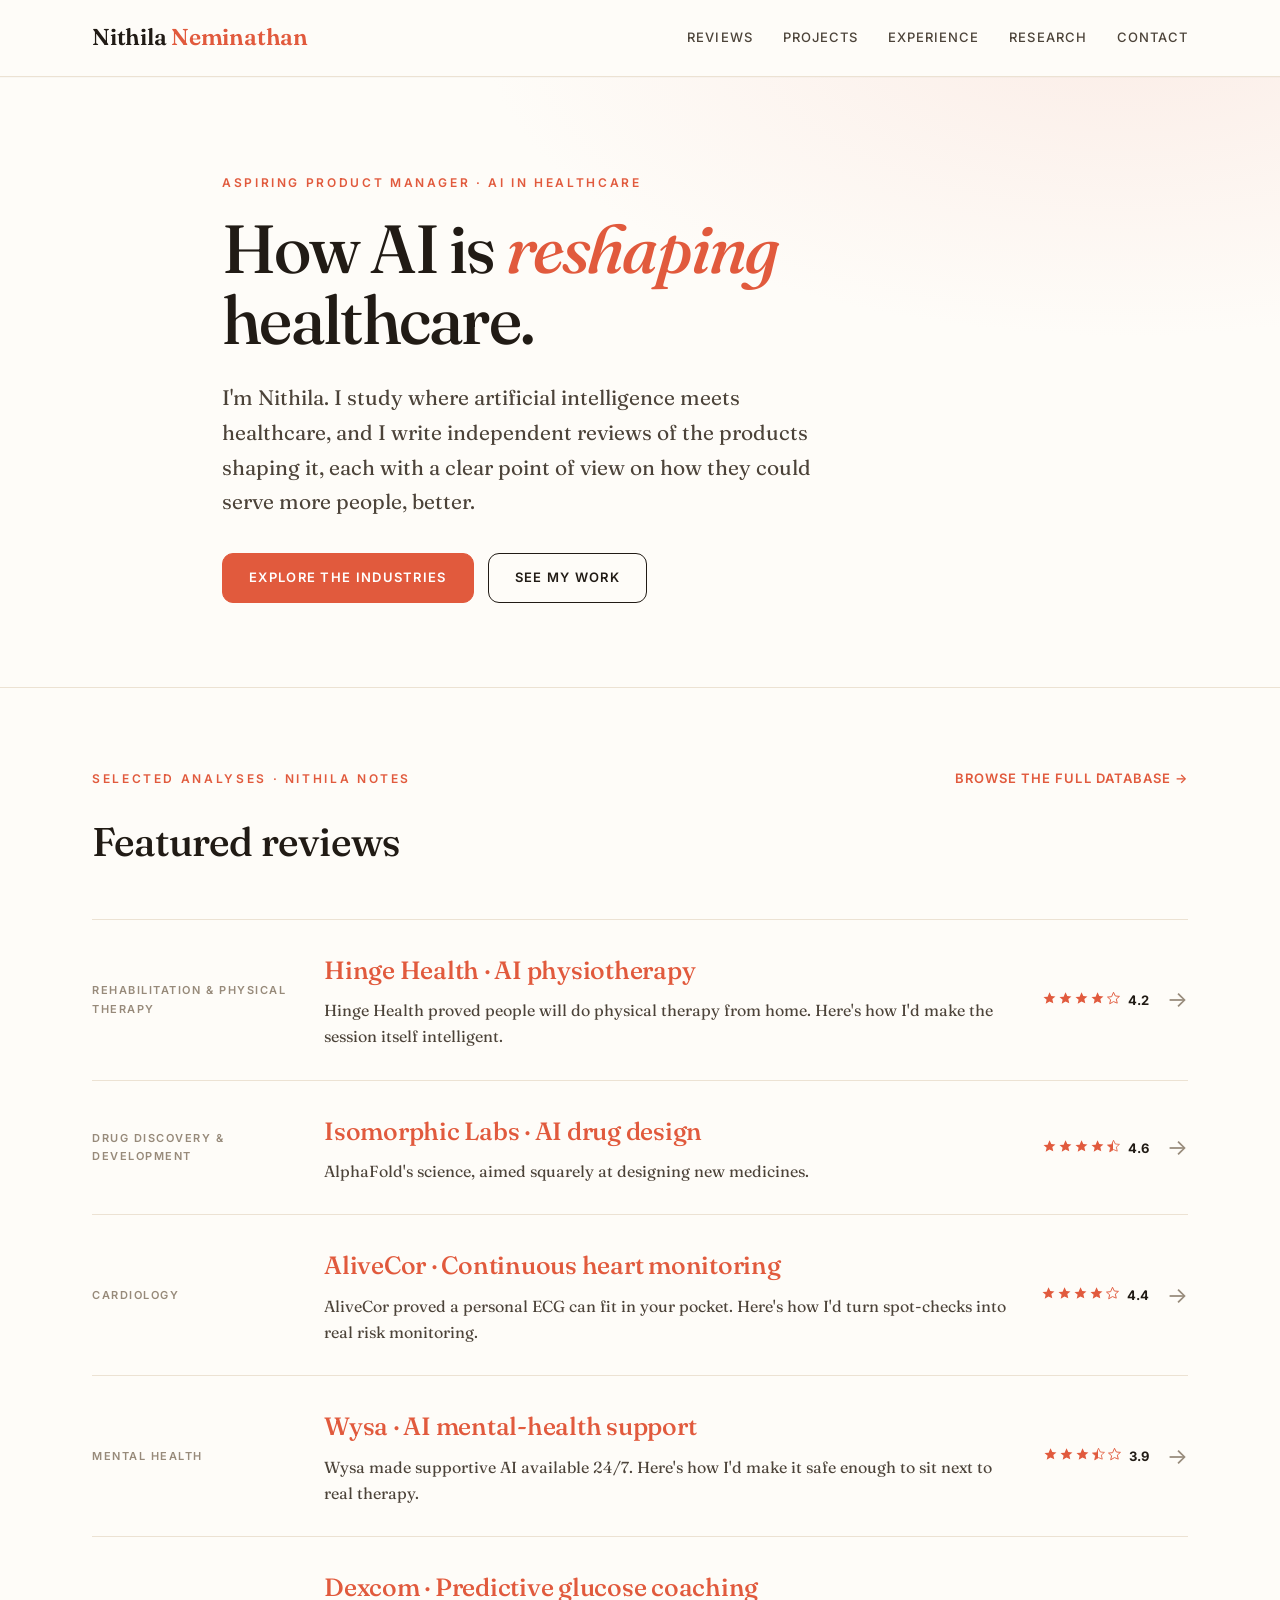
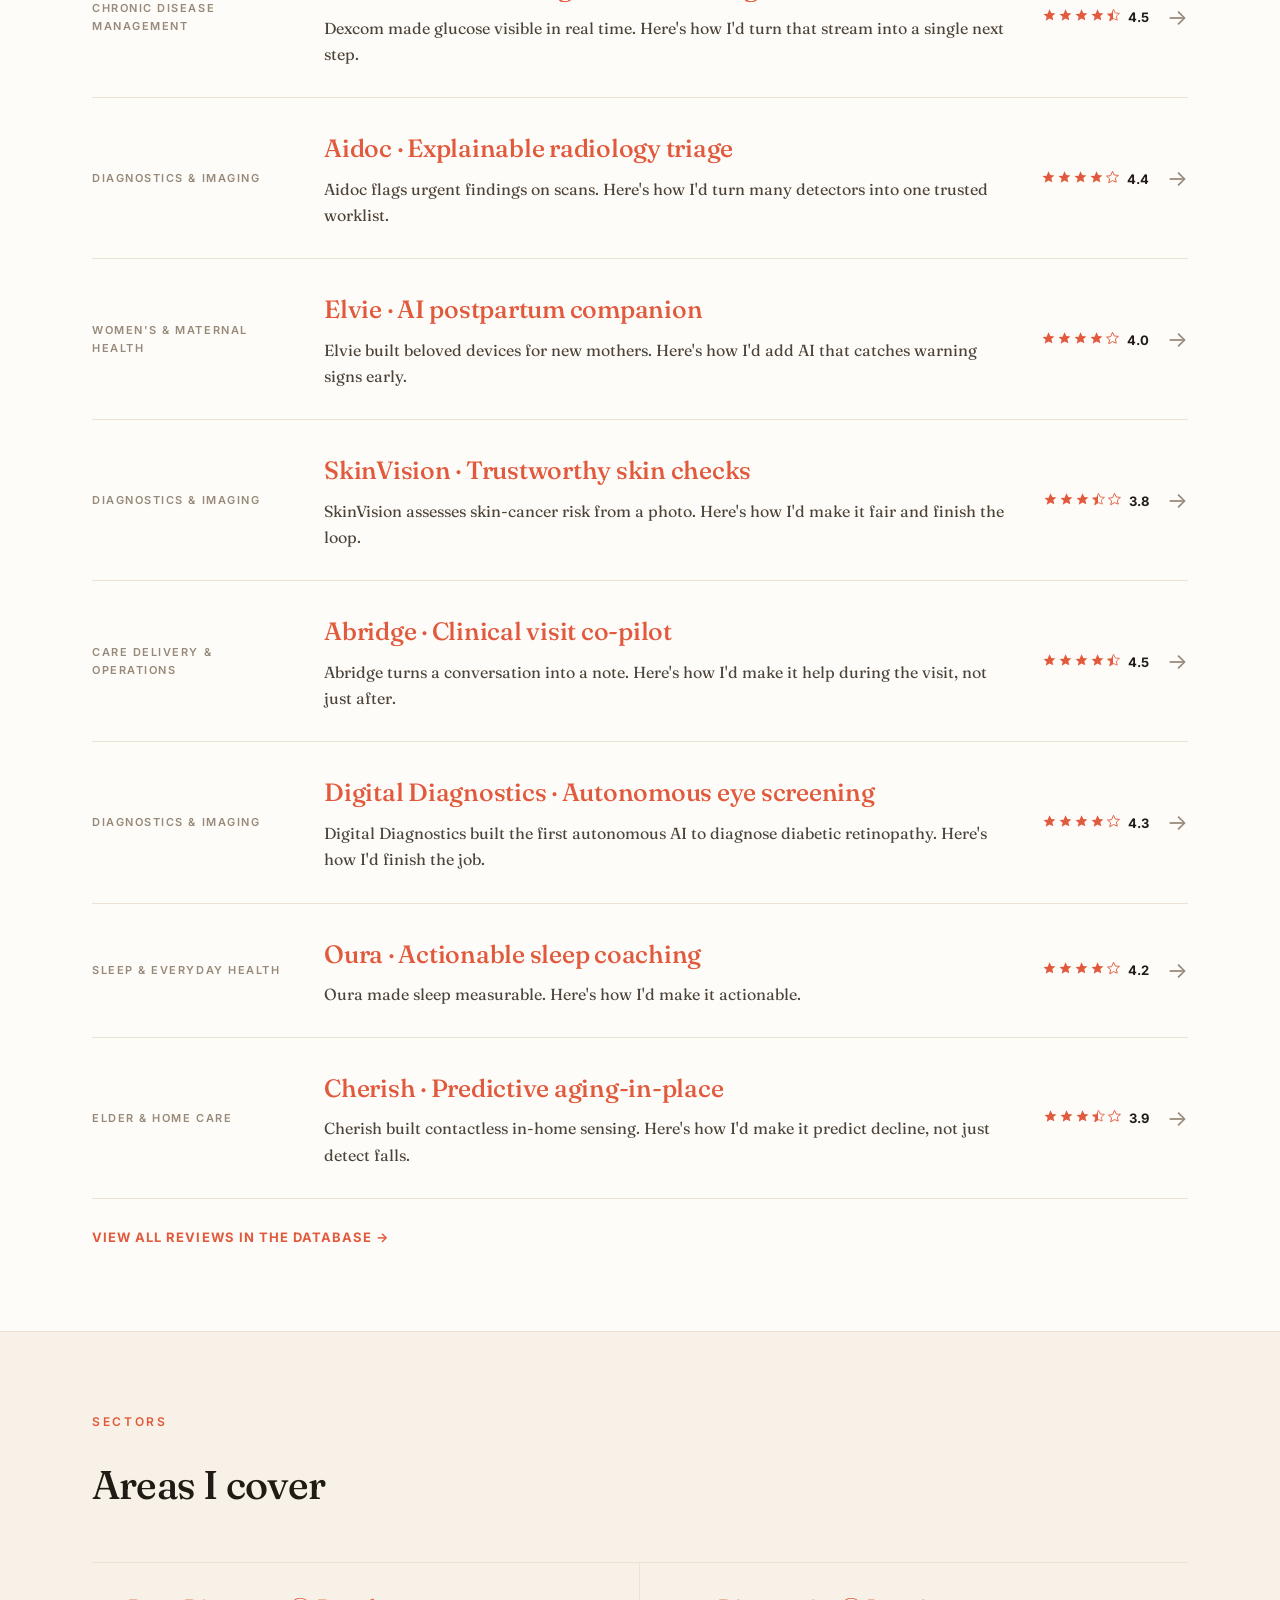
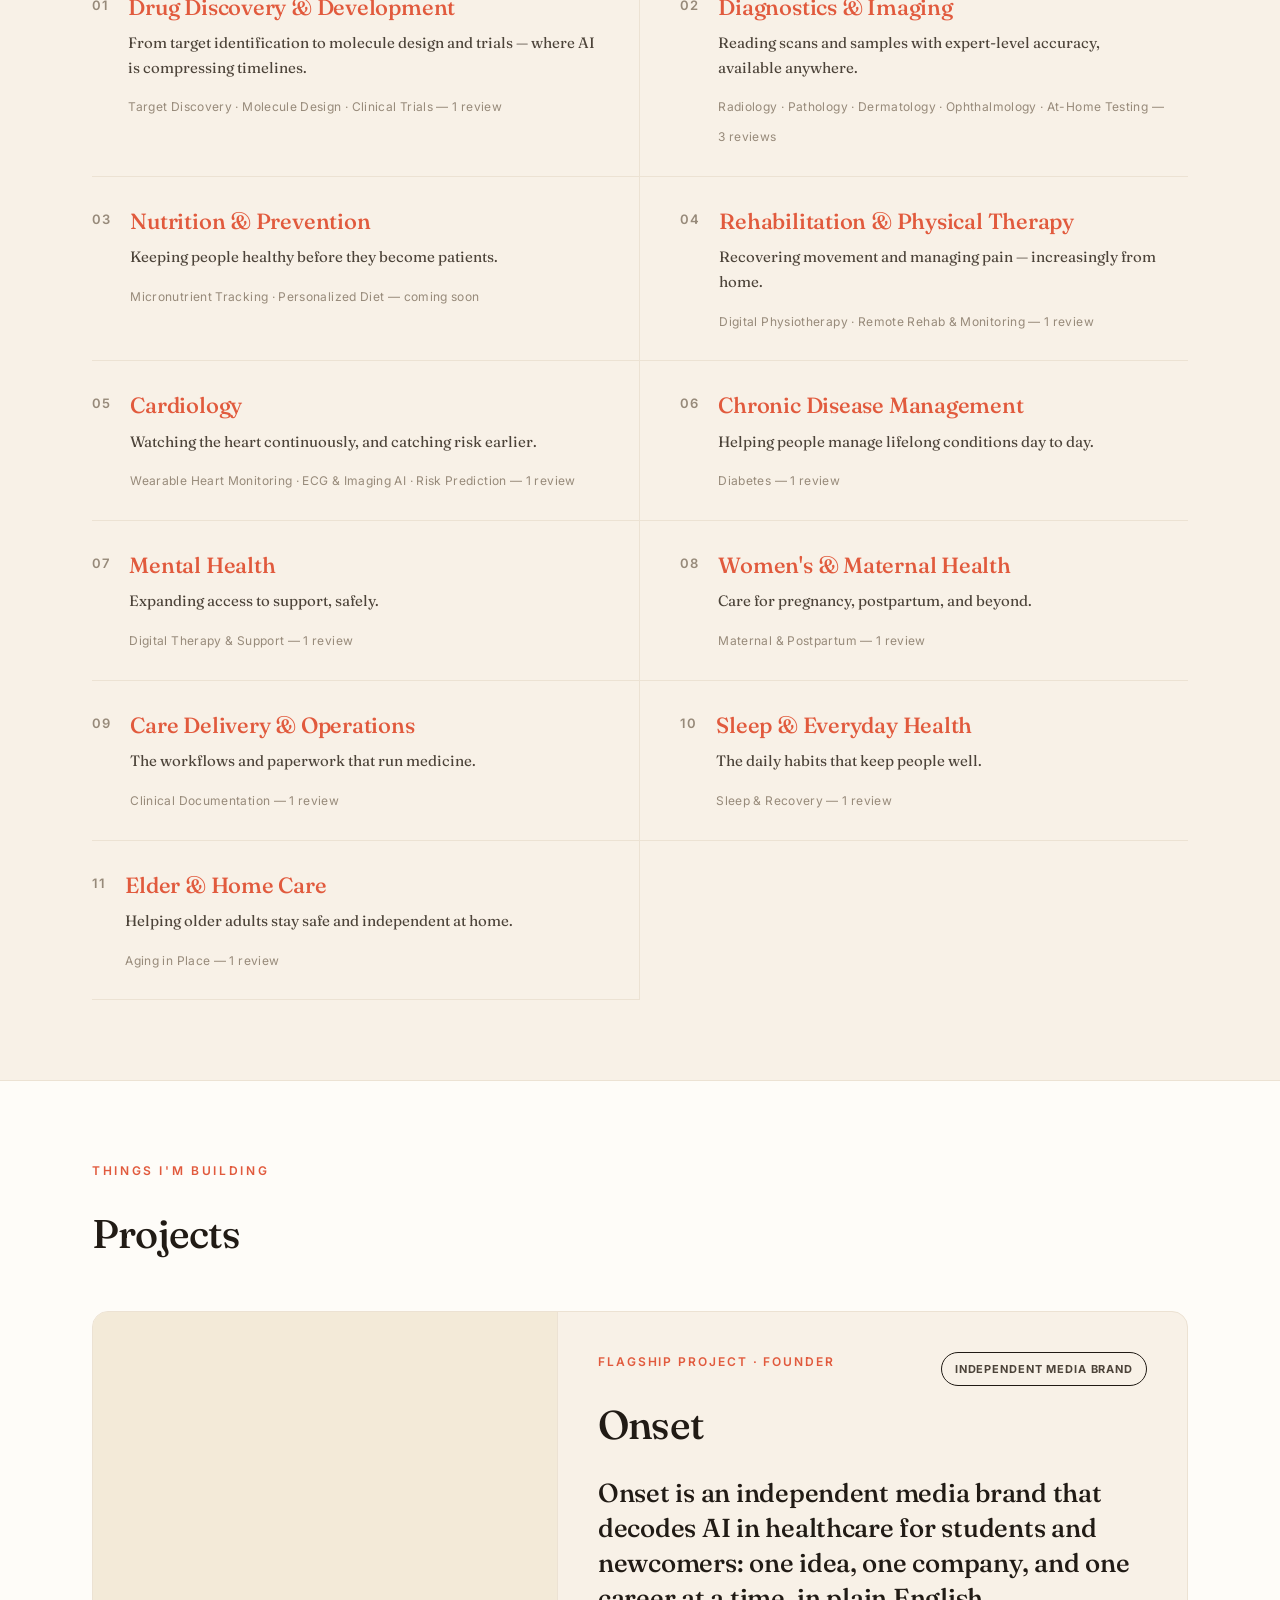
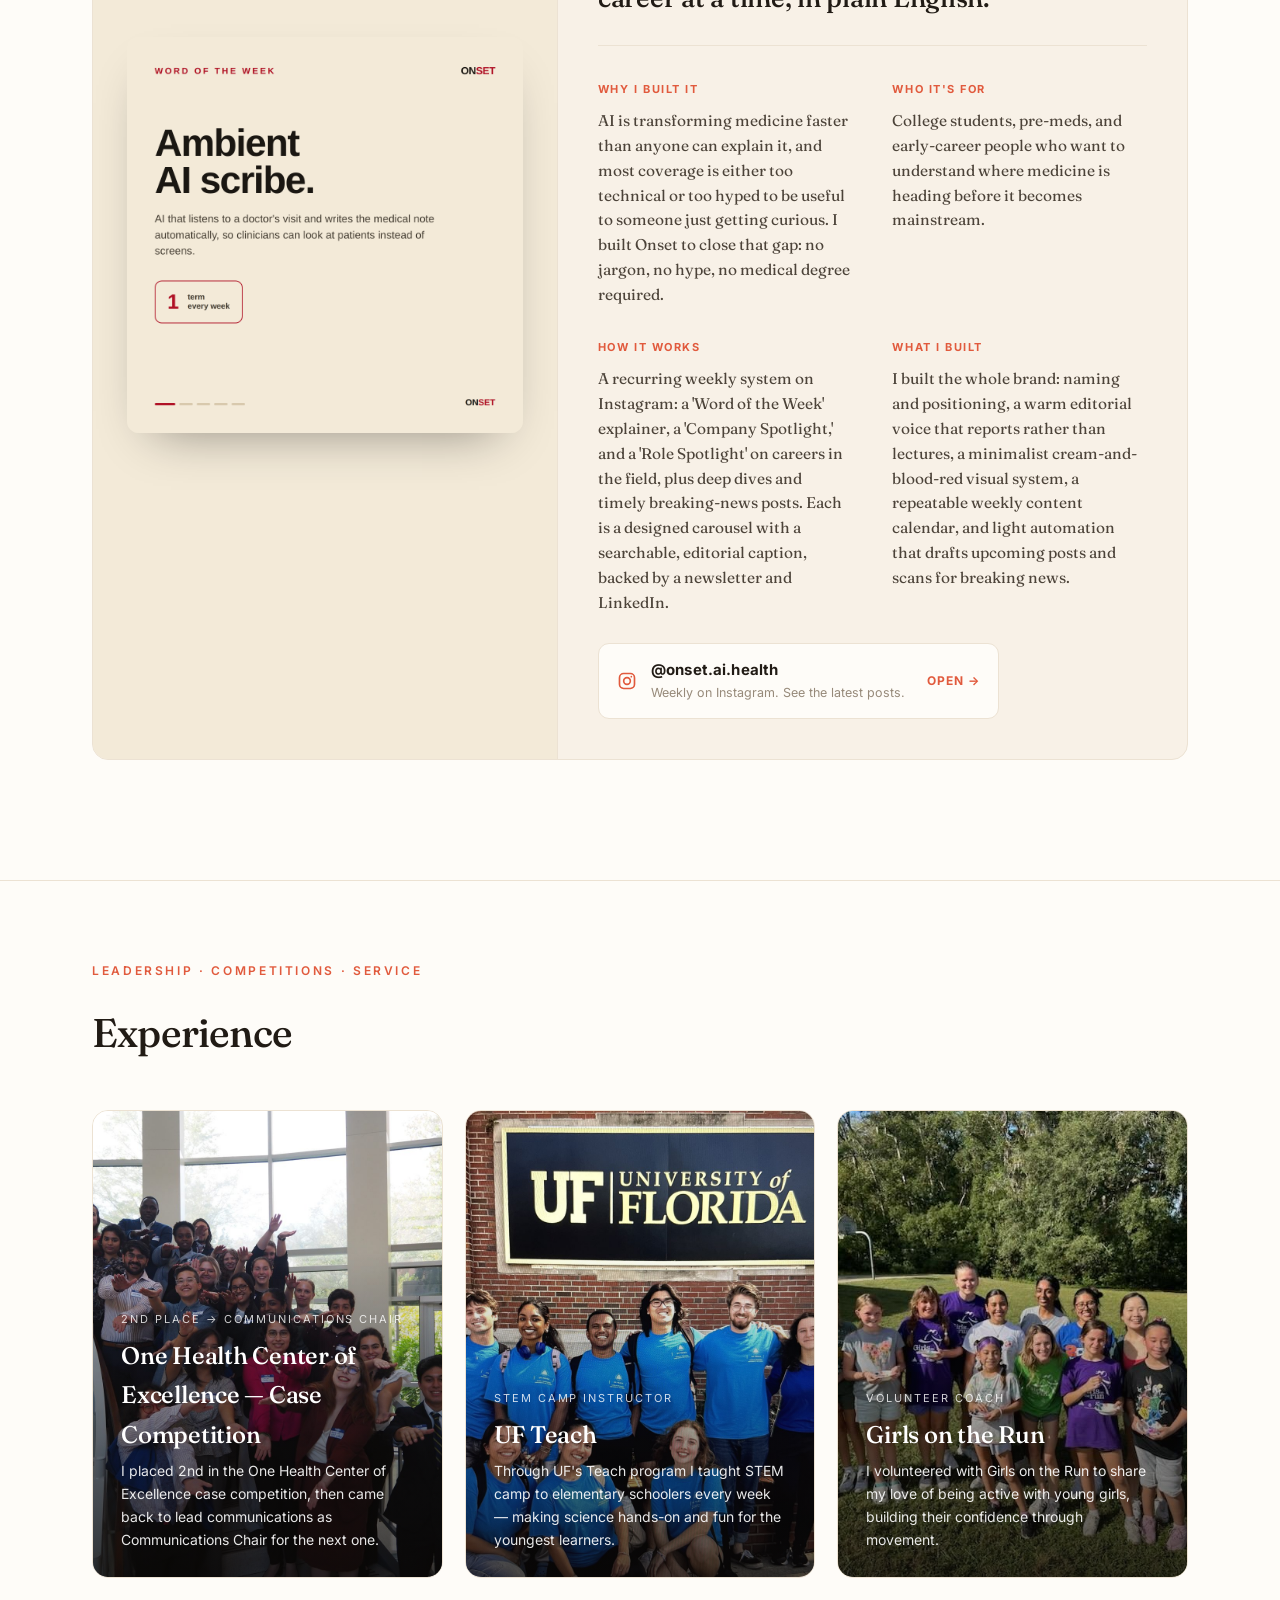
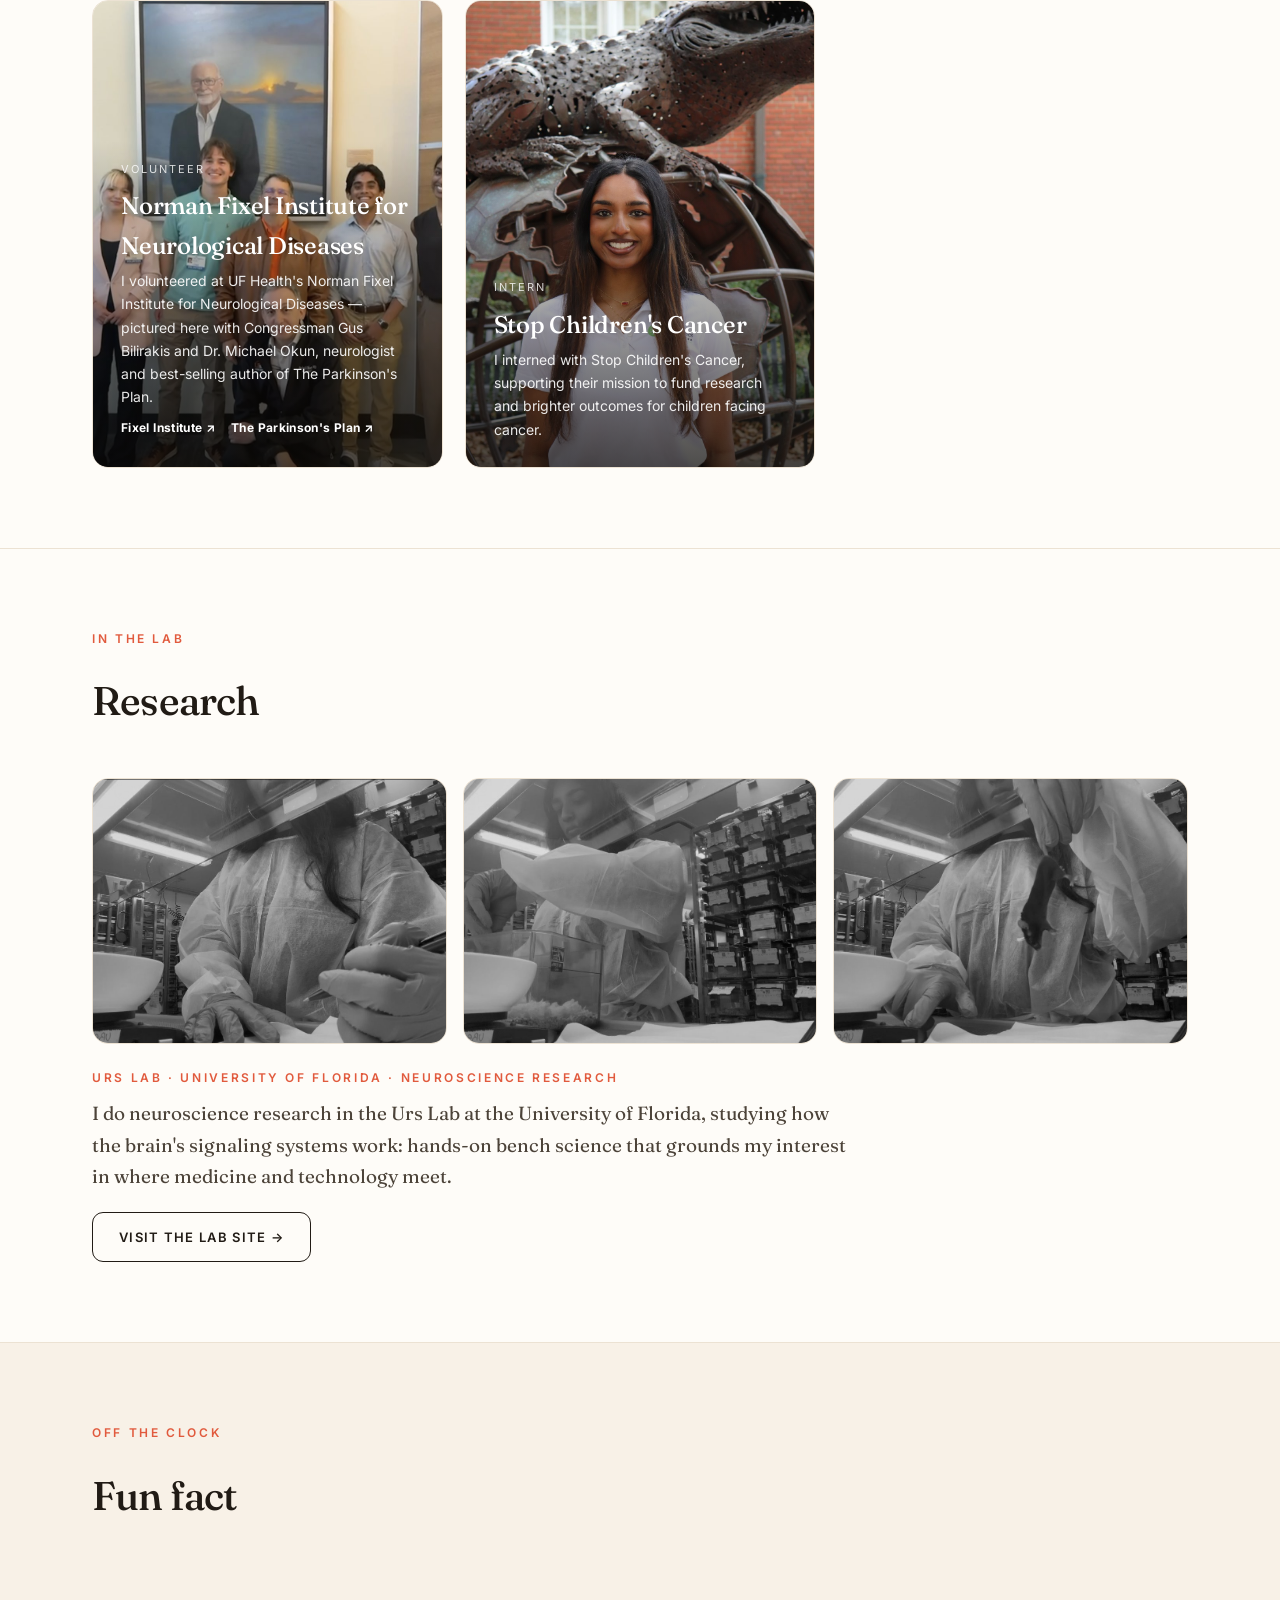
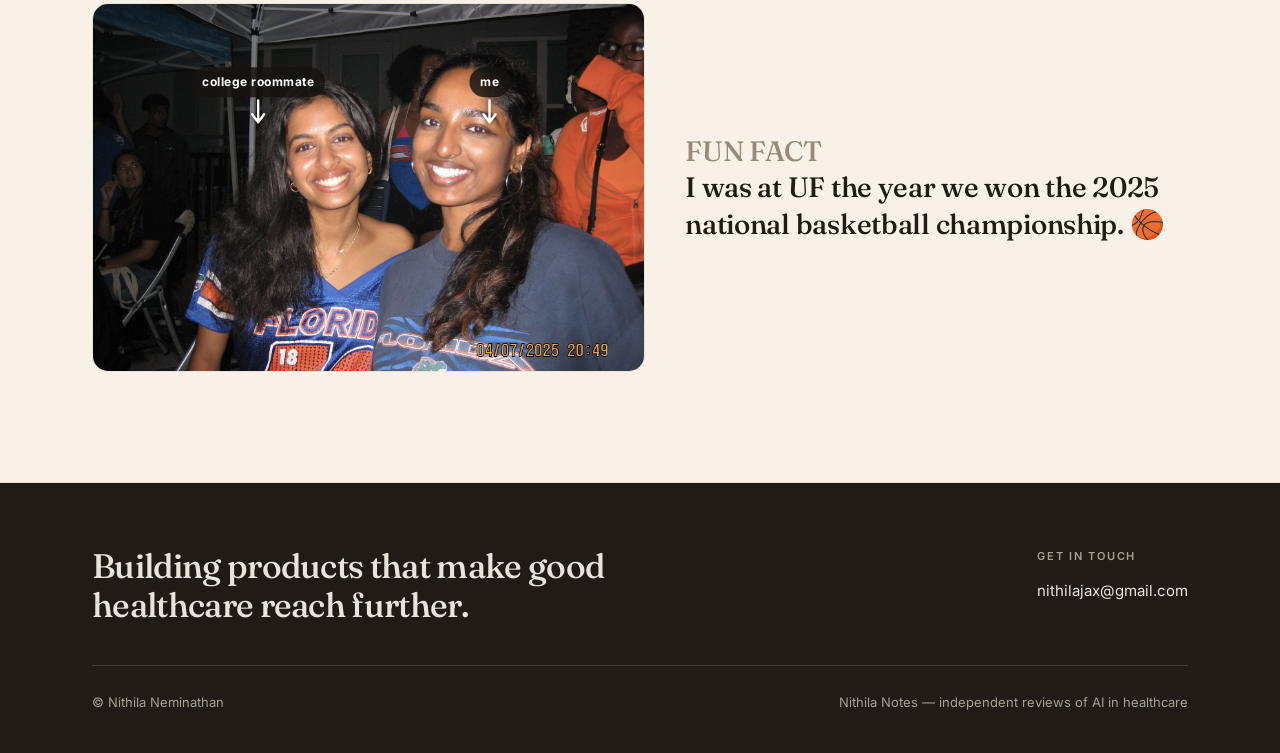
==== index.html @ 8e4f45db "De-personalize: keep ONSET/Experience/Research/UF fun fact, remove the rest - Remove hero headshot (" ====
<!DOCTYPE html>
<html lang="en">
<head>
  <meta charset="UTF-8" />
  <meta name="viewport" content="width=device-width, initial-scale=1" />
  <title>Nithila Neminathan — Product thinking for AI in healthcare</title>
  <meta name="description" content="Nithila Neminathan — aspiring product manager in AI and healthcare. Reviews, ventures, and work." />
  <link rel="preconnect" href="https://fonts.googleapis.com" />
  <link rel="preconnect" href="https://fonts.gstatic.com" crossorigin />
  <link href="https://fonts.googleapis.com/css2?family=Fraunces:ital,opsz,wght@0,9..144,400;0,9..144,500;0,9..144,600;1,9..144,400;1,9..144,500&family=Inter:wght@400;500;600;700&display=swap" rel="stylesheet" />
  <link rel="stylesheet" href="styles.css" />
</head>
<body>
  <div id="header-slot"></div>

  <!-- Portfolio hero -->
  <section class="p-hero">
    <div class="wrap">
      <div>
        <p class="eyebrow" id="hero-role"></p>
        <h1 id="hero-title"></h1>
        <p class="intro" id="hero-intro"></p>
        <div class="btns">
          <a class="btn btn-solid" href="reviews.html">Explore the industries</a>
          <a class="btn btn-ghost" href="#projects">See my work</a>
        </div>
      </div>
    </div>
  </section>

  <!-- Selected reviews -->
  <section class="section" id="work">
    <div class="wrap reveal">
      <div class="section-head">
        <div>
          <p class="eyebrow">Selected analyses · Nithila Notes</p>
          <h2>Featured reviews</h2>
        </div>
        <a class="link" href="reviews.html">Browse the full database →</a>
      </div>
      <div class="reviews" id="reviews"></div>
      <a class="db-cta" href="reviews.html">View all reviews in the database →</a>
    </div>
  </section>

  <!-- Areas -->
  <section class="section alt" id="areas">
    <div class="wrap reveal">
      <div class="section-head"><div><p class="eyebrow">Sectors</p><h2>Areas I cover</h2></div></div>
      <div class="areas" id="areas-grid"></div>
    </div>
  </section>

  <!-- Projects (ONSET featured here) -->
  <section class="section" id="projects">
    <div class="wrap reveal">
      <div class="section-head"><div><p class="eyebrow">Things I'm building</p><h2>Projects</h2></div></div>
      <div id="onset-feature"></div>
      <div id="projects-slot"></div>
    </div>
  </section>

  <!-- Involvement / experience -->
  <section class="section" id="involvement">
    <div class="wrap reveal">
      <div class="section-head"><div><p class="eyebrow">Leadership · competitions · service</p><h2>Experience</h2></div></div>
      <div class="inv-grid" id="involvement-slot"></div>
    </div>
  </section>

  <!-- Research -->
  <section class="section" id="research">
    <div class="wrap reveal">
      <div class="section-head"><div><p class="eyebrow">In the lab</p><h2>Research</h2></div></div>
      <div id="research-slot"></div>
    </div>
  </section>

  <!-- Fun fact -->
  <section class="section alt" id="funfacts">
    <div class="wrap reveal">
      <div class="section-head"><div><p class="eyebrow">Off the clock</p><h2>Fun fact</h2></div></div>
      <div id="funfacts-slot"></div>
    </div>
  </section>

  <div id="footer-slot"></div>

  <script src="icons.js"></script>
  <script src="data.js"></script>
  <script src="partials.js"></script>
  <script src="ui.js"></script>
  <script src="app.js"></script>
</body>
</html>
---- styles.css ----
/* ==========================================================================
   Nithila Notes — elegant black-and-white editorial theme.
   Monochrome, serif display, generous whitespace. Plain CSS, no build step.
   ========================================================================== */

:root {
  --paper:    #FEFCF8;   /* warm ivory base */
  --paper-2:  #F8F1E7;   /* deeper ivory for alternating sections */
  --ink:      #211B15;   /* warm near-black */
  --ink-2:    #4C4339;   /* secondary text */
  --muted:    #978A7A;   /* meta / labels */
  --line:     #ECE2D3;   /* hairlines */
  --line-2:   #211B15;   /* strong rule */

  --accent:     #E15A3D;   /* coral / clay */
  --accent-ink: #C4472C;   /* darker coral for hover */
  --accent-soft:#FBEDE7;   /* tinted coral wash */

  --display: "Fraunces", Georgia, "Times New Roman", serif;
  --sans:    "Inter", system-ui, -apple-system, "Segoe UI", sans-serif;

  --radius:    16px;
  --radius-sm: 11px;
  --wide: 1160px;
}

* { box-sizing: border-box; }
html { scroll-behavior: smooth; }
body {
  margin: 0; background: var(--paper); color: var(--ink);
  font-family: var(--display); font-size: 18px; line-height: 1.65;
  -webkit-font-smoothing: antialiased;
  font-optical-sizing: auto;
}
a { color: var(--ink); text-decoration: none; }
a:hover { text-decoration: underline; text-underline-offset: 3px; }
img { max-width: 100%; display: block; }
.wrap { max-width: var(--wide); margin: 0 auto; padding: 0 32px; }

/* labels / eyebrows use the sans, spaced + uppercase */
.eyebrow, .nav a, .meta, .chip, .kicker, .tag, .btn, .stat .label,
.section-label, .card .cat, .glance .k, .vcard h4, .attrib, .crumb, .footcol h4 {
  font-family: var(--sans);
}
.eyebrow {
  text-transform: uppercase; letter-spacing: 0.22em; font-size: 12px;
  font-weight: 600; color: var(--muted); margin: 0 0 20px;
}

/* ---- Header --------------------------------------------------------------- */
.site-header { border-bottom: 1px solid var(--line); background: var(--paper); position: sticky; top: 0; z-index: 20; }
.site-header .wrap { display: flex; align-items: center; justify-content: space-between; height: 76px; }
.brand { font-family: var(--display); font-weight: 600; font-size: 23px; letter-spacing: -0.01em; color: var(--ink); }
.brand:hover { text-decoration: none; }
.brand em { font-style: italic; }
.nav { display: flex; gap: 30px; }
.nav a { font-size: 13px; letter-spacing: 0.08em; text-transform: uppercase; font-weight: 500; color: var(--ink-2); }
.nav a:hover { color: var(--ink); text-decoration: none; }

/* ---- Buttons -------------------------------------------------------------- */
.btns { display: flex; gap: 14px; flex-wrap: wrap; }
.btn {
  display: inline-flex; align-items: center; gap: 9px; height: 50px; padding: 0 26px;
  font-size: 13px; letter-spacing: 0.1em; text-transform: uppercase; font-weight: 600; cursor: pointer;
  border: 1px solid var(--line-2); border-radius: 0;
}
.btn:hover { text-decoration: none; }
.btn-solid { background: var(--ink); color: var(--paper); }
.btn-solid:hover { background: #000; }
.btn-ghost { background: transparent; color: var(--ink); }
.btn-ghost:hover { background: var(--ink); color: var(--paper); }

/* ---- Portfolio hero ------------------------------------------------------- */
.p-hero { border-bottom: 1px solid var(--line); }
.p-hero .wrap { display: grid; grid-template-columns: 1.15fr 0.85fr; gap: 48px; align-items: center; padding: 84px 32px 88px; }
.p-hero h1 { font-family: var(--display); font-weight: 500; font-size: clamp(40px, 6vw, 68px); line-height: 1.04; letter-spacing: -0.025em; margin: 0 0 26px; }
.p-hero h1 em { font-style: italic; }
.p-hero .intro { font-size: 20px; color: var(--ink-2); max-width: 540px; margin: 0 0 34px; }
.p-hero .art { display: flex; justify-content: center; }
.p-hero .art svg { width: 100%; max-width: 420px; height: auto; }

/* ---- Generic section ------------------------------------------------------ */
.section { padding: 80px 0; border-bottom: 1px solid var(--line); }
.section.alt { background: var(--paper-2); }
.section-head { display: flex; align-items: baseline; justify-content: space-between; gap: 24px; margin-bottom: 44px; }
.section-head h2 { font-family: var(--display); font-weight: 500; font-size: clamp(28px, 4vw, 40px); letter-spacing: -0.02em; margin: 6px 0 0; }
.section-head .link { font-family: var(--sans); font-size: 13px; letter-spacing: 0.08em; text-transform: uppercase; font-weight: 600; white-space: nowrap; }

/* ---- Featured reviews (portfolio work) ------------------------------------ */
.reviews { display: grid; gap: 0; }
.review-row {
  display: grid; grid-template-columns: 200px 1fr auto; gap: 32px; align-items: center;
  padding: 30px 0; border-top: 1px solid var(--line); transition: padding-left .2s ease;
}
.review-row:last-child { border-bottom: 1px solid var(--line); }
.review-row:hover { padding-left: 10px; text-decoration: none; }
.review-row .cat { font-family: var(--sans); font-size: 11px; letter-spacing: 0.14em; text-transform: uppercase; color: var(--muted); font-weight: 600; }
.review-row h3 { font-family: var(--display); font-weight: 500; font-size: 25px; letter-spacing: -0.01em; margin: 0 0 6px; }
.review-row p { color: var(--ink-2); font-size: 16px; margin: 0; }
.review-row .arrow { font-family: var(--sans); font-size: 22px; color: var(--muted); }
.review-row:hover .arrow { color: var(--ink); }

/* card variant (used on industry/product listings) */
.grid-cards { display: grid; grid-template-columns: repeat(3, 1fr); gap: 0; border-top: 1px solid var(--line); }
.card {
  display: flex; flex-direction: column; padding: 30px; border-right: 1px solid var(--line); border-bottom: 1px solid var(--line);
}
.card:nth-child(3n) { border-right: none; }
.card:hover { background: var(--paper-2); text-decoration: none; }
.card .cat { font-family: var(--sans); font-size: 11px; letter-spacing: 0.14em; text-transform: uppercase; color: var(--muted); font-weight: 600; margin-bottom: 14px; }
.card h3 { font-family: var(--display); font-weight: 500; font-size: 22px; letter-spacing: -0.01em; margin: 0 0 10px; }
.card p { color: var(--ink-2); font-size: 15px; margin: 0 0 18px; }
.card .go { margin-top: auto; font-family: var(--sans); font-size: 12px; letter-spacing: 0.1em; text-transform: uppercase; font-weight: 600; }

/* ---- Areas I cover -------------------------------------------------------- */
.areas { display: grid; grid-template-columns: repeat(2, 1fr); gap: 0; border-top: 1px solid var(--line); }
.area {
  display: flex; gap: 20px; align-items: flex-start; padding: 26px 24px 26px 0;
  border-bottom: 1px solid var(--line);
}
.area:nth-child(odd) { padding-right: 40px; border-right: 1px solid var(--line); padding-left: 0; }
.area:nth-child(even) { padding-left: 40px; }
.area .no { font-family: var(--sans); font-size: 13px; font-weight: 600; color: var(--muted); padding-top: 6px; letter-spacing: 0.05em; }
.area .body h3 { font-family: var(--display); font-weight: 500; font-size: 22px; margin: 0 0 6px; letter-spacing: -0.01em; }
.area .body p { color: var(--ink-2); font-size: 15px; margin: 0 0 10px; }
.area .subs { font-family: var(--sans); font-size: 12px; color: var(--muted); letter-spacing: 0.03em; }

/* ---- About ---------------------------------------------------------------- */
.about-grid { display: grid; grid-template-columns: 300px 1fr; gap: 48px; align-items: start; }
.portrait { aspect-ratio: 3/4; background: var(--paper-2); border: 1px solid var(--line); display: grid; place-items: center; }
.portrait svg { width: 60%; opacity: 0.5; }
.about-body p { font-size: 19px; color: var(--ink-2); margin: 0 0 18px; }
.about-body p.lead { font-size: 22px; color: var(--ink); }
.skills { display: flex; flex-wrap: wrap; gap: 10px; margin-top: 26px; }
.skills span { font-family: var(--sans); font-size: 12px; letter-spacing: 0.06em; text-transform: uppercase; color: var(--ink-2); border: 1px solid var(--line-2); padding: 8px 14px; }

/* ---- Contact / footer ----------------------------------------------------- */
.site-footer { background: var(--ink); color: #E9E4DA; padding: 64px 0 40px; }
.site-footer a { color: #fff; }
.foot-top { display: flex; justify-content: space-between; flex-wrap: wrap; gap: 32px; padding-bottom: 40px; border-bottom: 1px solid rgba(255,255,255,0.14); }
.foot-lead { font-family: var(--display); font-weight: 500; font-size: clamp(24px,3vw,34px); letter-spacing: -0.02em; max-width: 520px; line-height: 1.15; }
.footcol h4 { font-size: 11px; letter-spacing: 0.16em; text-transform: uppercase; color: #A79F92; margin: 0 0 14px; font-weight: 600; }
.footcol a { display: block; font-family: var(--sans); font-size: 15px; margin-bottom: 8px; color: #E9E4DA; }
.footcol a:hover { color: #fff; }
.foot-bottom { padding-top: 26px; font-family: var(--sans); font-size: 13px; color: #A79F92; display: flex; justify-content: space-between; flex-wrap: wrap; gap: 10px; }

/* ---- Article / product page ---------------------------------------------- */
.crumb { font-size: 12px; letter-spacing: 0.08em; text-transform: uppercase; color: var(--muted); margin-bottom: 24px; }
.crumb a { color: var(--muted); } .crumb a:hover { color: var(--ink); }
.article { padding: 56px 0 100px; }
.article .measure { max-width: 760px; }
.article .kicker { font-family: var(--sans); font-size: 12px; letter-spacing: 0.16em; text-transform: uppercase; color: var(--muted); margin: 0 0 18px; }
.article h1 { font-family: var(--display); font-weight: 500; font-size: clamp(34px, 5vw, 52px); line-height: 1.08; letter-spacing: -0.025em; margin: 0 0 20px; }
.article .tagline { font-size: 22px; color: var(--ink-2); margin: 0 0 36px; }
.disclaimer-bar { font-family: var(--sans); font-size: 13px; color: var(--muted); border: 1px solid var(--line); padding: 12px 16px; margin-bottom: 40px; }

.hero-shot { margin: 0 0 48px; }
.hero-shot .frame { border: 1px solid var(--line); overflow: hidden; }
.hero-shot img { width: 100%; display: block; }
.hero-shot figcaption { font-family: var(--sans); font-size: 13px; color: var(--muted); margin-top: 12px; text-align: center; }

.article-prose h2 { font-family: var(--display); font-weight: 500; font-size: 28px; letter-spacing: -0.015em; margin: 42px 0 14px; }
.article-prose p { font-size: 19px; line-height: 1.75; color: var(--ink-2); margin: 0 0 18px; }
.article-prose p.lead { font-size: 23px; color: var(--ink); line-height: 1.55; }
.article-prose figure { margin: 30px 0; }
.article-prose figure img { width: 100%; border: 1px solid var(--line); }
.article-prose figcaption { font-family: var(--sans); font-size: 13px; color: var(--muted); margin-top: 10px; text-align: center; }

.product-layout { display: grid; grid-template-columns: 1fr 320px; gap: 56px; align-items: start; }
@media (max-width: 900px){ .product-layout { grid-template-columns: 1fr; } }

.block-label { font-family: var(--sans); font-size: 12px; letter-spacing: 0.16em; text-transform: uppercase; color: var(--muted); margin: 0 0 20px; padding-bottom: 12px; border-bottom: 1px solid var(--line-2); }
.cap-grid { display: grid; grid-template-columns: 1fr 1fr; gap: 0; margin-bottom: 48px; border-left: 1px solid var(--line); border-top: 1px solid var(--line); }
@media (max-width: 620px){ .cap-grid { grid-template-columns: 1fr; } }
.cap { display: flex; gap: 12px; align-items: flex-start; padding: 18px 20px; border-right: 1px solid var(--line); border-bottom: 1px solid var(--line); font-size: 16px; }
.cap svg { flex: none; width: 20px; height: 20px; color: var(--ink); margin-top: 3px; }

.verdict-grid { display: grid; grid-template-columns: 1fr 1fr; gap: 0; margin-bottom: 40px; border: 1px solid var(--line); }
@media (max-width: 620px){ .verdict-grid { grid-template-columns: 1fr; } }
.vcard { padding: 26px; }
.vcard.strengths { border-right: 1px solid var(--line); }
.vcard h4 { text-transform: uppercase; letter-spacing: 0.14em; font-size: 12px; font-weight: 700; margin: 0 0 18px; color: var(--ink); }
.vlist { list-style: none; margin: 0; padding: 0; display: flex; flex-direction: column; gap: 15px; }
.vlist li { display: flex; gap: 12px; align-items: flex-start; font-size: 16px; color: var(--ink-2); }
.vlist svg { flex: none; width: 19px; height: 19px; margin-top: 3px; color: var(--ink); }

.quote { border-top: 1px solid var(--line-2); border-bottom: 1px solid var(--line-2); padding: 34px 0; margin: 8px 0; }
.quote p { font-family: var(--display); font-style: italic; font-weight: 500; font-size: 26px; line-height: 1.45; margin: 0 0 16px; }
.quote .attrib { font-size: 12px; letter-spacing: 0.14em; text-transform: uppercase; color: var(--muted); font-weight: 600; }

.glance { border: 1px solid var(--line); padding: 26px; position: sticky; top: 100px; }
.glance h3 { font-family: var(--display); font-weight: 500; font-size: 20px; margin: 0 0 6px; }
.glance .row { display: flex; gap: 13px; padding: 15px 0; border-bottom: 1px solid var(--line); }
.glance .row:last-of-type { border-bottom: none; }
.glance .row svg { flex: none; width: 18px; height: 18px; color: var(--muted); margin-top: 2px; }
.glance .k { font-family: var(--sans); text-transform: uppercase; letter-spacing: 0.1em; font-size: 10.5px; font-weight: 700; color: var(--muted); }
.glance .v { font-size: 15px; color: var(--ink); margin-top: 3px; }
.glance .visit { display: inline-flex; align-items: center; gap: 6px; font-family: var(--sans); font-size: 12px; letter-spacing: 0.1em; text-transform: uppercase; font-weight: 700; margin-top: 18px; }
.glance .note { font-family: var(--sans); font-size: 12px; color: var(--muted); line-height: 1.5; margin-top: 20px; }

/* ==========================================================================
   MOTION — scroll reveal + hero line draw
   ========================================================================== */
.reveal { opacity: 0; transform: translateY(22px); transition: opacity .7s ease, transform .7s cubic-bezier(.2,.7,.2,1); }
.reveal.in { opacity: 1; transform: none; }
@media (prefers-reduced-motion: reduce) { .reveal { opacity: 1; transform: none; transition: none; } }

.p-hero .art svg .draw {
  stroke-dasharray: 1400; stroke-dashoffset: 1400;
  animation: draw 2.4s ease forwards .3s;
}
@keyframes draw { to { stroke-dashoffset: 0; } }
.p-hero .art svg .fade { opacity: 0; animation: fadein 1s ease forwards 1.8s; }
@keyframes fadein { to { opacity: 1; } }

/* ==========================================================================
   PHOTOS — graceful placeholder when a file isn't added yet
   ========================================================================== */
.photo { position: relative; margin: 0; overflow: hidden; background: var(--paper-2); border: 1px solid var(--line); }
.photo img { width: 100%; height: 100%; object-fit: cover; display: block; }
.photo.missing { aspect-ratio: 4 / 3; }
.photo.missing img { display: none; }
.photo.missing::after {
  content: "◇  " attr(data-label);
  position: absolute; inset: 0; display: flex; align-items: center; justify-content: center;
  text-align: center; padding: 20px; font-family: var(--sans); font-size: 13px; letter-spacing: 0.04em;
  color: var(--muted);
  background: repeating-linear-gradient(45deg, transparent, transparent 11px, rgba(22,19,15,0.04) 11px, rgba(22,19,15,0.04) 22px);
}

/* dark cinematic overlay + caption on top of a photo */
.overlay-photo::before {
  content: ""; position: absolute; inset: 0; z-index: 1;
  background: linear-gradient(180deg, rgba(10,8,6,0) 30%, rgba(10,8,6,0.72) 100%);
  pointer-events: none;
}
.overlay-photo.missing::before { display: none; }
.overlay-caption { position: absolute; left: 0; right: 0; bottom: 0; z-index: 2; padding: 26px 28px; color: #fff; }
.overlay-caption .lab { font-family: var(--sans); font-size: 11px; letter-spacing: 0.18em; text-transform: uppercase; color: rgba(255,255,255,0.8); margin: 0 0 8px; }
.overlay-caption h3 { font-family: var(--display); font-weight: 500; font-size: 24px; letter-spacing: -0.01em; margin: 0 0 4px; }
.overlay-caption p { font-family: var(--sans); font-size: 14px; color: rgba(255,255,255,0.9); margin: 0; max-width: 520px; }

/* arrow + label annotations over a photo */
.anno-layer { position: absolute; inset: 0; z-index: 3; }
.anno { position: absolute; transform: translate(-50%, -100%); display: flex; flex-direction: column; align-items: center; gap: 2px; }
.anno-label { font-family: var(--sans); font-size: 12px; font-weight: 700; letter-spacing: 0.04em; color: #fff; background: rgba(22,19,15,0.82); padding: 5px 11px; border-radius: 999px; white-space: nowrap; }
.anno-arrow { width: 20px; height: 30px; filter: drop-shadow(0 1px 2px rgba(0,0,0,.5)); }

/* ==========================================================================
   CAROUSEL
   ========================================================================== */
.carousel { position: relative; border: 1px solid var(--line); background: var(--paper-2); }
.carousel-viewport { overflow: hidden; }
.carousel-track { display: flex; transition: transform .5s cubic-bezier(.4,.0,.2,1); }
.slide { flex: 0 0 100%; }
.slide .photo { border: none; background: var(--paper-2); aspect-ratio: 4 / 5; }
.slide .photo.missing { aspect-ratio: 4 / 5; }
.slide .photo.missing::after { color: var(--muted); }
.c-btn { position: absolute; top: 50%; transform: translateY(-50%); z-index: 4; width: 44px; height: 44px; border: none; border-radius: 50%; background: rgba(255,255,255,0.92); color: var(--ink); font-size: 22px; line-height: 1; cursor: pointer; display: grid; place-items: center; box-shadow: 0 4px 16px rgba(0,0,0,.25); }
.c-btn:hover { background: #fff; }
.c-prev { left: 14px; } .c-next { right: 14px; }
.c-dots { position: absolute; bottom: 14px; left: 0; right: 0; z-index: 4; display: flex; justify-content: center; gap: 7px; }
.c-dot { width: 7px; height: 7px; border-radius: 50%; border: none; padding: 0; background: rgba(255,255,255,0.5); cursor: pointer; }
.c-dot.on { background: #fff; width: 20px; border-radius: 999px; }
.carousel-cap { font-family: var(--sans); font-size: 13px; color: var(--muted); margin-top: 12px; }

/* ==========================================================================
   ONSET — dedicated venture section
   ========================================================================== */
.onset { background: var(--ink); color: #F1ECE3; border: none; }
.onset .eyebrow { color: #B9AE9C; }
.onset h2 { color: #fff; }
.onset .lede { font-family: var(--display); font-weight: 500; font-size: clamp(24px,3.4vw,34px); line-height: 1.25; letter-spacing: -0.02em; max-width: 720px; margin: 0 0 16px; }
.onset-grid { display: grid; grid-template-columns: 1.2fr 1fr; gap: 48px; align-items: start; margin-top: 44px; }
@media (max-width: 900px){ .onset-grid { grid-template-columns: 1fr; } }
.onset-story { display: grid; gap: 26px; }
.onset-block h4 { font-family: var(--sans); font-size: 12px; letter-spacing: 0.16em; text-transform: uppercase; color: #B9AE9C; margin: 0 0 8px; }
.onset-block p { font-size: 17px; line-height: 1.7; color: #D9D1C4; margin: 0; }
.onset .carousel { border-color: rgba(255,255,255,0.14); }
.onset-ig { font-family: var(--sans); font-size: 13px; letter-spacing: 0.06em; color: #fff; margin-top: 14px; display: inline-block; }

/* ==========================================================================
   PROJECTS spotlight
   ========================================================================== */
.spotlight { display: grid; grid-template-columns: 1.1fr 1fr; gap: 40px; align-items: center; border-top: 1px solid var(--line); padding-top: 40px; }
@media (max-width: 820px){ .spotlight { grid-template-columns: 1fr; } }
.spotlight .photo { aspect-ratio: 16 / 10; }
.spotlight h3 { font-family: var(--display); font-weight: 500; font-size: 30px; letter-spacing: -0.02em; margin: 0 0 6px; }
.spotlight .role { font-family: var(--sans); font-size: 12px; letter-spacing: 0.14em; text-transform: uppercase; color: var(--muted); margin: 0 0 16px; }
.spotlight p { font-size: 18px; color: var(--ink-2); margin: 0 0 20px; }

/* ==========================================================================
   MARKETING carousels
   ========================================================================== */
.mkt-grid { display: grid; grid-template-columns: 1fr 1fr; gap: 40px; }
@media (max-width: 820px){ .mkt-grid { grid-template-columns: 1fr; } }
.mkt h3 { font-family: var(--display); font-weight: 500; font-size: 24px; margin: 0 0 2px; }
.mkt .role { font-family: var(--sans); font-size: 12px; letter-spacing: 0.12em; text-transform: uppercase; color: var(--muted); margin: 0 0 16px; }

/* ==========================================================================
   INVOLVEMENT cards (photo + dark overlay)
   ========================================================================== */
.inv-grid { display: grid; grid-template-columns: repeat(3, 1fr); gap: 22px; }
@media (max-width: 820px){ .inv-grid { grid-template-columns: 1fr; } }
.inv .photo { aspect-ratio: 3 / 4; }
.inv .role { font-family: var(--sans); font-size: 11px; letter-spacing: 0.14em; text-transform: uppercase; color: rgba(255,255,255,0.85); }

/* ==========================================================================
   FUN FACTS
   ========================================================================== */
.funfact { display: grid; grid-template-columns: 1.1fr 1fr; gap: 40px; align-items: center; padding: 30px 0; border-top: 1px solid var(--line); }
.funfact:first-of-type { border-top: none; }
.funfact.flip { grid-template-columns: 1fr 1.1fr; }
.funfact.flip .ff-text { order: 2; }
@media (max-width: 820px){ .funfact, .funfact.flip { grid-template-columns: 1fr; } .funfact.flip .ff-text { order: 0; } }
.funfact .lab { font-family: var(--sans); font-size: 12px; letter-spacing: 0.16em; text-transform: uppercase; color: var(--muted); margin: 0 0 10px; }
.funfact .ff-text p { font-family: var(--display); font-weight: 500; font-size: clamp(22px,2.6vw,28px); line-height: 1.3; letter-spacing: -0.01em; margin: 0; }
.funfact .photo { aspect-ratio: 3 / 2; }
.ff-duo { display: grid; grid-template-columns: 1fr 1fr; gap: 14px; }
.ff-duo .photo { aspect-ratio: 3 / 4; }

/* ==========================================================================
   EDUCATION
   ========================================================================== */
.edu { display: flex; flex-wrap: wrap; gap: 14px; margin-top: 28px; }
.edu .item { border: 1px solid var(--line); padding: 16px 20px; flex: 1 1 220px; }
.edu .school { font-family: var(--display); font-size: 19px; font-weight: 500; }
.edu .note { font-family: var(--sans); font-size: 13px; color: var(--muted); margin-top: 4px; letter-spacing: 0.02em; }

/* ---- Responsive ----------------------------------------------------------- */
@media (max-width: 900px){
  .p-hero .wrap { grid-template-columns: 1fr; padding: 60px 32px; }
  .p-hero .art { order: -1; }
  .grid-cards { grid-template-columns: 1fr; }
  .card { border-right: none; }
  .areas { grid-template-columns: 1fr; }
  .area:nth-child(odd) { padding-right: 0; border-right: none; }
  .area:nth-child(even) { padding-left: 0; }
  .about-grid { grid-template-columns: 1fr; }
  .portrait { max-width: 240px; }
}
@media (max-width: 720px){
  .wrap { padding: 0 20px; }
  .nav { display: none; }
  .review-row { grid-template-columns: 1fr auto; }
  .review-row .cat { grid-column: 1 / -1; }
}

/* ==========================================================================
   MODERN WARM REFRESH — coral accent + softer rounded corners.
   (Placed last so it layers on top of the base rules.)
   ========================================================================== */
a { color: var(--accent); }
a:hover { color: var(--accent-ink); }

.p-hero { background: radial-gradient(920px 440px at 88% -8%, var(--accent-soft), transparent 70%); }
.p-hero h1 em { color: var(--accent); }
.eyebrow { color: var(--accent); }

.btn { border-radius: var(--radius-sm); }
.btn-solid { background: var(--accent); border-color: var(--accent); color: #fff; }
.btn-solid:hover { background: var(--accent-ink); }
.btn-ghost { color: var(--ink); border-color: var(--ink); }
.btn-ghost:hover { background: var(--accent); border-color: var(--accent); color: #fff; }

.brand em { color: var(--accent); font-style: normal; }
.nav a:hover { color: var(--accent); }
.section-head .link { color: var(--accent); }
.review-row:hover h3 { color: var(--accent); }
.review-row:hover .arrow { color: var(--accent); }
.area:hover h3 { color: var(--accent); }
.card:hover h3 { color: var(--accent); }
.card .go { color: var(--accent); }

/* softer, more modern corners */
.photo, .carousel, .carousel-viewport, .glance, .verdict-grid, .hero-shot .frame,
.portrait, .quote, .disclaimer-bar { border-radius: var(--radius); }
.edu .item { border-radius: var(--radius-sm); }
.cap { }
.cap-grid { border-radius: var(--radius); overflow: hidden; }

/* accent touches on the article + dark ONSET section */
.article .kicker { color: var(--accent); }
.quote { border-color: var(--line); border-left: 3px solid var(--accent); padding-left: 26px; }
.glance .visit, .onset-ig { color: var(--accent); }
.onset .eyebrow { color: #F0A38F; }
.onset-block h4 { color: #F0A38F; }
.c-dot.on { background: var(--accent); }
.vcard.strengths h4 { color: var(--accent); }
.skills span:hover { border-color: var(--accent); color: var(--accent); }

/* cut-out portrait on the homepage */
.portrait.photo-cut { border: none; background: radial-gradient(120% 82% at 50% 18%, var(--accent-soft), transparent 70%); border-radius: var(--radius); display: flex; align-items: flex-end; justify-content: center; overflow: hidden; }
.portrait.photo-cut img { width: 100%; height: 100%; object-fit: contain; object-position: bottom center; }

/* marketing headshot */
.mkt-head { display: flex; align-items: center; gap: 14px; margin-bottom: 18px; }
.mkt-head > div { }
.mkt-head h3 { margin: 0; }
.mkt-head .role { margin: 2px 0 0; }
.mkt-headshot { width: 58px; height: 58px; border-radius: 50%; object-fit: cover; object-position: top center; border: 1px solid var(--line); flex: none; }

/* involvement links on dark overlay */
.inv-link { display: inline-block; margin-top: 10px; margin-right: 16px; font-family: var(--sans); font-size: 12px; letter-spacing: 0.03em; font-weight: 700; color: #fff; }
.inv-link:hover { color: #fff; }

/* keep inline link icons small (was rendering huge) */
.onset-ig svg, .glance .visit svg, .mkt svg { width: 13px; height: 13px; vertical-align: -1px; display: inline-block; }

/* glossary tooltips */
.term { border-bottom: 1.5px dashed var(--accent); cursor: help; position: relative; }
.term:focus { outline: none; }
.term::after {
  content: attr(data-def);
  position: absolute; left: 0; bottom: calc(100% + 9px); z-index: 40;
  width: max-content; max-width: 270px;
  background: var(--ink); color: #fff;
  font-family: var(--sans); font-size: 13.5px; line-height: 1.5; letter-spacing: 0; text-transform: none; font-style: normal; font-weight: 400;
  padding: 11px 13px; border-radius: 10px;
  box-shadow: 0 14px 34px -14px rgba(0,0,0,.55);
  opacity: 0; visibility: hidden; transform: translateY(4px); transition: opacity .15s, transform .15s, visibility .15s;
  pointer-events: none;
}
.term::before {
  content: ""; position: absolute; left: 16px; bottom: calc(100% + 4px); z-index: 40;
  border: 5px solid transparent; border-top-color: var(--ink);
  opacity: 0; visibility: hidden; transition: opacity .15s, visibility .15s;
}
.term:hover::after, .term:focus::after, .term:hover::before, .term:focus::before { opacity: 1; visibility: visible; transform: none; }

/* terms & tools to explore */
.explore { margin-top: 44px; }
.explore-chips { display: flex; flex-wrap: wrap; gap: 10px; }
.explore-chip { font-family: var(--sans); font-size: 13px; letter-spacing: 0.02em; color: var(--ink-2); border: 1px solid var(--line-2); border-radius: 999px; padding: 8px 15px; }
.explore-chip:hover { background: var(--accent); border-color: var(--accent); color: #fff; text-decoration: none; }

/* research labs */
.research-grid { display: grid; grid-template-columns: repeat(3, 1fr); gap: 16px; }
.research-grid .photo { aspect-ratio: 4 / 3; }
@media (max-width: 720px){ .research-grid { grid-template-columns: 1fr; } }
.research-desc { margin-top: 24px; max-width: 760px; }
.research-desc p.body { font-size: 19px; color: var(--ink-2); margin: 0 0 20px; }

/* ==========================================================================
   RATINGS + DATABASE + ANALYST SUMMARY
   ========================================================================== */
.star { width: 15px; height: 15px; display: inline-block; vertical-align: -2px; }
.stars { color: var(--accent); display: inline-flex; gap: 1px; }
.rnum { font-family: var(--sans); font-size: 13px; font-weight: 700; color: var(--ink); margin-left: 7px; vertical-align: 1px; }

.review-meta { display: flex; align-items: center; gap: 18px; justify-content: flex-end; }
.db-cta { display: inline-block; margin-top: 28px; font-family: var(--sans); font-size: 13px; letter-spacing: 0.08em; text-transform: uppercase; font-weight: 700; color: var(--accent); }

/* analyst summary strip on review pages */
.analyst { display: flex; flex-wrap: wrap; gap: 14px 36px; padding: 18px 0; margin: 8px 0 24px; border-top: 1px solid var(--line); border-bottom: 1px solid var(--line); }
.a-item { display: flex; flex-direction: column; gap: 5px; }
.a-k { font-family: var(--sans); font-size: 11px; letter-spacing: 0.14em; text-transform: uppercase; color: var(--muted); font-weight: 700; }
.a-v { font-family: var(--sans); font-size: 15px; color: var(--ink); font-weight: 600; }
.a-v.db-rating { font-weight: 400; }

/* database page */
.db-head { border-bottom: 1px solid var(--line); padding: 56px 0 30px; background: radial-gradient(920px 400px at 88% -20%, var(--accent-soft), transparent 70%); }
.db-head h1 { font-family: var(--display); font-weight: 500; font-size: clamp(34px,5vw,52px); letter-spacing: -0.025em; margin: 0 0 12px; }
.db-sub { color: var(--ink-2); max-width: 660px; font-size: 18px; margin: 0 0 26px; }
.db-controls { display: flex; gap: 14px; flex-wrap: wrap; align-items: center; }
.db-search { position: relative; flex: 1 1 340px; }
.db-search input { width: 100%; height: 50px; padding: 0 18px 0 44px; border: 1px solid var(--line-2); border-radius: var(--radius-sm); background: var(--paper); font-family: var(--sans); font-size: 15px; color: var(--ink); }
.db-search input:focus { outline: 2px solid var(--accent); outline-offset: 1px; }
.db-search-ico { position: absolute; left: 16px; top: 50%; transform: translateY(-50%); width: 15px; height: 15px; border: 2px solid var(--muted); border-radius: 50%; }
.db-search-ico::after { content: ""; position: absolute; right: -5px; bottom: -3px; width: 8px; height: 2px; background: var(--muted); border-radius: 2px; transform: rotate(45deg); }
.db-controls select { height: 50px; border: 1px solid var(--line-2); border-radius: var(--radius-sm); background: var(--paper); font-family: var(--sans); font-size: 14px; padding: 0 14px; color: var(--ink); cursor: pointer; }
.db-filters { display: flex; flex-wrap: wrap; gap: 8px; margin-top: 20px; }
.db-chip { font-family: var(--sans); font-size: 12.5px; letter-spacing: 0.02em; color: var(--ink-2); background: var(--paper); border: 1px solid var(--line); border-radius: 999px; padding: 7px 13px; cursor: pointer; }
.db-chip:hover { border-color: var(--accent); color: var(--accent); }
.db-chip.on { background: var(--ink); color: #fff; border-color: var(--ink); }
.db-count { font-family: var(--sans); font-size: 13px; color: var(--muted); margin: 0 0 18px; letter-spacing: 0.02em; }
.db-list { display: grid; gap: 0; border-top: 1px solid var(--line); }
.db-row { display: flex; gap: 28px; justify-content: space-between; align-items: flex-start; padding: 24px 6px; border-bottom: 1px solid var(--line); transition: padding-left .18s, background .18s; color: var(--ink); }
a.db-row:hover { padding-left: 14px; background: var(--paper-2); text-decoration: none; }
.db-top { display: flex; align-items: center; gap: 12px; margin-bottom: 8px; }
.db-field { font-family: var(--sans); font-size: 11px; letter-spacing: 0.12em; text-transform: uppercase; color: var(--muted); font-weight: 700; }
.db-status { font-family: var(--sans); font-size: 10.5px; letter-spacing: 0.06em; text-transform: uppercase; font-weight: 700; padding: 3px 9px; border-radius: 999px; }
.db-status.s-has-ai { background: #EAF3EE; color: #2f6b4f; }
.db-status.s-adds-ai { background: var(--accent-soft); color: var(--accent-ink); }
.db-status.s-watch { background: #F1ECFB; color: #6b4ea6; }
.db-main h3 { font-family: var(--display); font-weight: 500; font-size: 22px; letter-spacing: -0.01em; margin: 0 0 6px; color: var(--ink); }
.db-co { font-family: var(--sans); font-size: 14px; color: var(--muted); font-weight: 500; }
.db-main p { color: var(--ink-2); font-size: 15.5px; margin: 0 0 12px; max-width: 640px; }
.db-tags { display: flex; flex-wrap: wrap; gap: 7px; }
.db-tags span { font-family: var(--sans); font-size: 11px; color: var(--muted); background: var(--paper-2); border: 1px solid var(--line); border-radius: 999px; padding: 3px 9px; }
.db-side { text-align: right; flex: none; min-width: 140px; display: flex; flex-direction: column; align-items: flex-end; gap: 10px; }
.db-deep { font-family: var(--sans); font-size: 12px; letter-spacing: 0.06em; text-transform: uppercase; font-weight: 700; color: var(--accent); }
.db-track { font-family: var(--sans); font-size: 12px; letter-spacing: 0.06em; text-transform: uppercase; font-weight: 600; color: var(--muted); }
.db-empty { color: var(--muted); font-family: var(--sans); padding: 30px 0; }
@media (max-width: 720px){ .db-row { flex-direction: column; gap: 12px; } .db-side { text-align: left; align-items: flex-start; min-width: 0; } }

/* professionalize the review lead (less blog) */
.article-prose p.lead { font-size: 20px; }

/* ==========================================================================
   ONSET as a featured project + Instagram profile cards
   ========================================================================== */
.onset-feature { background: var(--ink); color: #F1ECE3; border-radius: var(--radius); padding: 40px; margin-bottom: 40px; }
.of-head { display: flex; align-items: flex-start; justify-content: space-between; gap: 20px; }
.of-eyebrow { font-family: var(--sans); font-size: 12px; letter-spacing: 0.16em; text-transform: uppercase; color: #C0A79C; margin: 0 0 8px; font-weight: 600; }
.onset-feature h3 { font-family: var(--display); font-weight: 500; font-size: clamp(30px,4vw,42px); letter-spacing: -0.02em; margin: 0; color: #fff; }
.of-badge { font-family: var(--sans); font-size: 11px; letter-spacing: 0.08em; text-transform: uppercase; font-weight: 700; color: #fff; border: 1px solid rgba(255,255,255,0.22); border-radius: 999px; padding: 7px 13px; white-space: nowrap; }
.of-lead { font-family: var(--display); font-weight: 500; font-size: clamp(20px,2.6vw,26px); line-height: 1.35; letter-spacing: -0.01em; max-width: 760px; margin: 18px 0 28px; color: #F1ECE3; }
.of-grid { display: grid; grid-template-columns: repeat(2, 1fr); gap: 22px 40px; padding-top: 26px; border-top: 1px solid rgba(255,255,255,0.14); }
@media (max-width: 720px){ .of-grid { grid-template-columns: 1fr; } .onset-feature { padding: 28px; } }
.of-item .of-k { font-family: var(--sans); font-size: 11px; letter-spacing: 0.14em; text-transform: uppercase; color: var(--accent); font-weight: 700; }
.of-item p { font-size: 15.5px; line-height: 1.6; color: #D8D0C4; margin: 8px 0 0; }

.ig-card { display: inline-flex; align-items: center; gap: 14px; margin-top: 28px; padding: 14px 18px; border: 1px solid var(--line); border-radius: var(--radius-sm); background: var(--paper); color: var(--ink); }
.onset-feature .ig-card { background: rgba(255,255,255,0.06); border-color: rgba(255,255,255,0.18); color: #fff; }
.ig-card:hover { text-decoration: none; border-color: var(--accent); }
.ig-glyph { color: var(--accent); display: grid; place-items: center; }
.onset-feature .ig-glyph { color: #fff; }
.ig-body { display: flex; flex-direction: column; }
.ig-handle { font-family: var(--sans); font-weight: 700; font-size: 15px; letter-spacing: 0.01em; }
.ig-note { font-family: var(--sans); font-size: 12.5px; color: var(--muted); }
.onset-feature .ig-note { color: #B9AE9C; }
.ig-go { font-family: var(--sans); font-size: 12px; letter-spacing: 0.08em; text-transform: uppercase; font-weight: 700; color: var(--accent); margin-left: 8px; }
.onset-feature .ig-go { color: #fff; }

/* ==========================================================================
   Homepage hero (single column, no graphic) + review readability
   ========================================================================== */
.p-hero .wrap { grid-template-columns: 1fr; max-width: 900px; padding-top: 96px; padding-bottom: 84px; }
.p-hero h1 { max-width: 16ch; }
.p-hero .intro { font-size: 21px; max-width: 620px; }

/* more readable, less "blog" review prose */
.article-prose p { color: #34302A; font-size: 18.5px; line-height: 1.8; }
.article-prose p.lead { color: var(--ink); font-size: 21px; line-height: 1.6; }
.article .tagline { color: #34302A; }

/* ==========================================================================
   ONSET flagship — light card (no brown slab) with its brand graphic
   ========================================================================== */
.onset-feature { background: var(--paper-2); color: var(--ink); border: 1px solid var(--line); border-radius: var(--radius); padding: 0; margin-bottom: 40px; display: grid; grid-template-columns: 0.85fr 1.15fr; overflow: hidden; }
@media (max-width: 820px){ .onset-feature { grid-template-columns: 1fr; } }
.of-media { background: #F3EAD8; display: flex; align-items: center; justify-content: center; padding: 34px; border-right: 1px solid var(--line); }
@media (max-width: 820px){ .of-media { border-right: none; border-bottom: 1px solid var(--line); } }
.of-media img { width: 100%; border-radius: 12px; box-shadow: 0 22px 50px -26px rgba(0,0,0,.45); }
.of-content { padding: 40px; }
@media (max-width: 820px){ .of-content { padding: 28px; } }
.onset-feature .of-eyebrow { color: var(--accent); }
.onset-feature h3 { color: var(--ink); font-family: var(--display); font-weight: 500; font-size: clamp(30px,4vw,40px); letter-spacing: -0.02em; margin: 6px 0 0; }
.onset-feature .of-badge { color: var(--ink-2); border-color: var(--line-2); }
.onset-feature .of-lead { color: var(--ink); }
.onset-feature .of-grid { border-top-color: var(--line); }
.onset-feature .of-item p { color: var(--ink-2); }
.onset-feature .of-item .of-k { color: var(--accent); }
.onset-feature .ig-card { background: var(--paper); border-color: var(--line); color: var(--ink); }
.onset-feature .ig-glyph, .onset-feature .ig-go { color: var(--accent); }
.onset-feature .ig-note { color: var(--muted); }

/* make the sticky header unmistakable */
.site-header { box-shadow: 0 1px 0 rgba(0,0,0,0.02); }

/* FIX: make the header genuinely sticky (the slot wrapper must be the sticky element) */
#header-slot { position: sticky; top: 0; z-index: 30; }

/* ==========================================================================
   Hero headshot (cut-out) back at the top
   ========================================================================== */
.p-hero .wrap { grid-template-columns: 1.05fr 0.8fr; max-width: var(--wide); align-items: center; }
.hero-portrait { display: flex; align-items: flex-end; justify-content: center; }
.hero-portrait .pf { width: 100%; max-width: 360px; aspect-ratio: 3 / 4; background: radial-gradient(120% 82% at 50% 14%, var(--accent-soft), transparent 72%); border-radius: var(--radius); display: flex; align-items: flex-end; justify-content: center; overflow: hidden; }
.hero-portrait img { width: 100%; height: 100%; object-fit: contain; object-position: bottom center; }
@media (max-width: 820px){ .p-hero .wrap { grid-template-columns: 1fr; } .hero-portrait { order: -1; margin: 0 auto 6px; } .hero-portrait .pf { max-width: 240px; } }

/* live Instagram widget frame (LightWidget/SnapWidget embeds) */
.ig-widget { margin-top: 6px; border: 1px solid var(--line); border-radius: var(--radius-sm); overflow: hidden; }
.ig-widget iframe { width: 100%; border: 0; display: block; }

/* ==========================================================================
   De-personalized: single-column hero, grayscale (professional) lab photos
   ========================================================================== */
.p-hero .wrap { grid-template-columns: 1fr; max-width: 900px; }
.p-hero h1 { max-width: 18ch; }
.research-grid .photo img { filter: grayscale(1) contrast(1.02); }
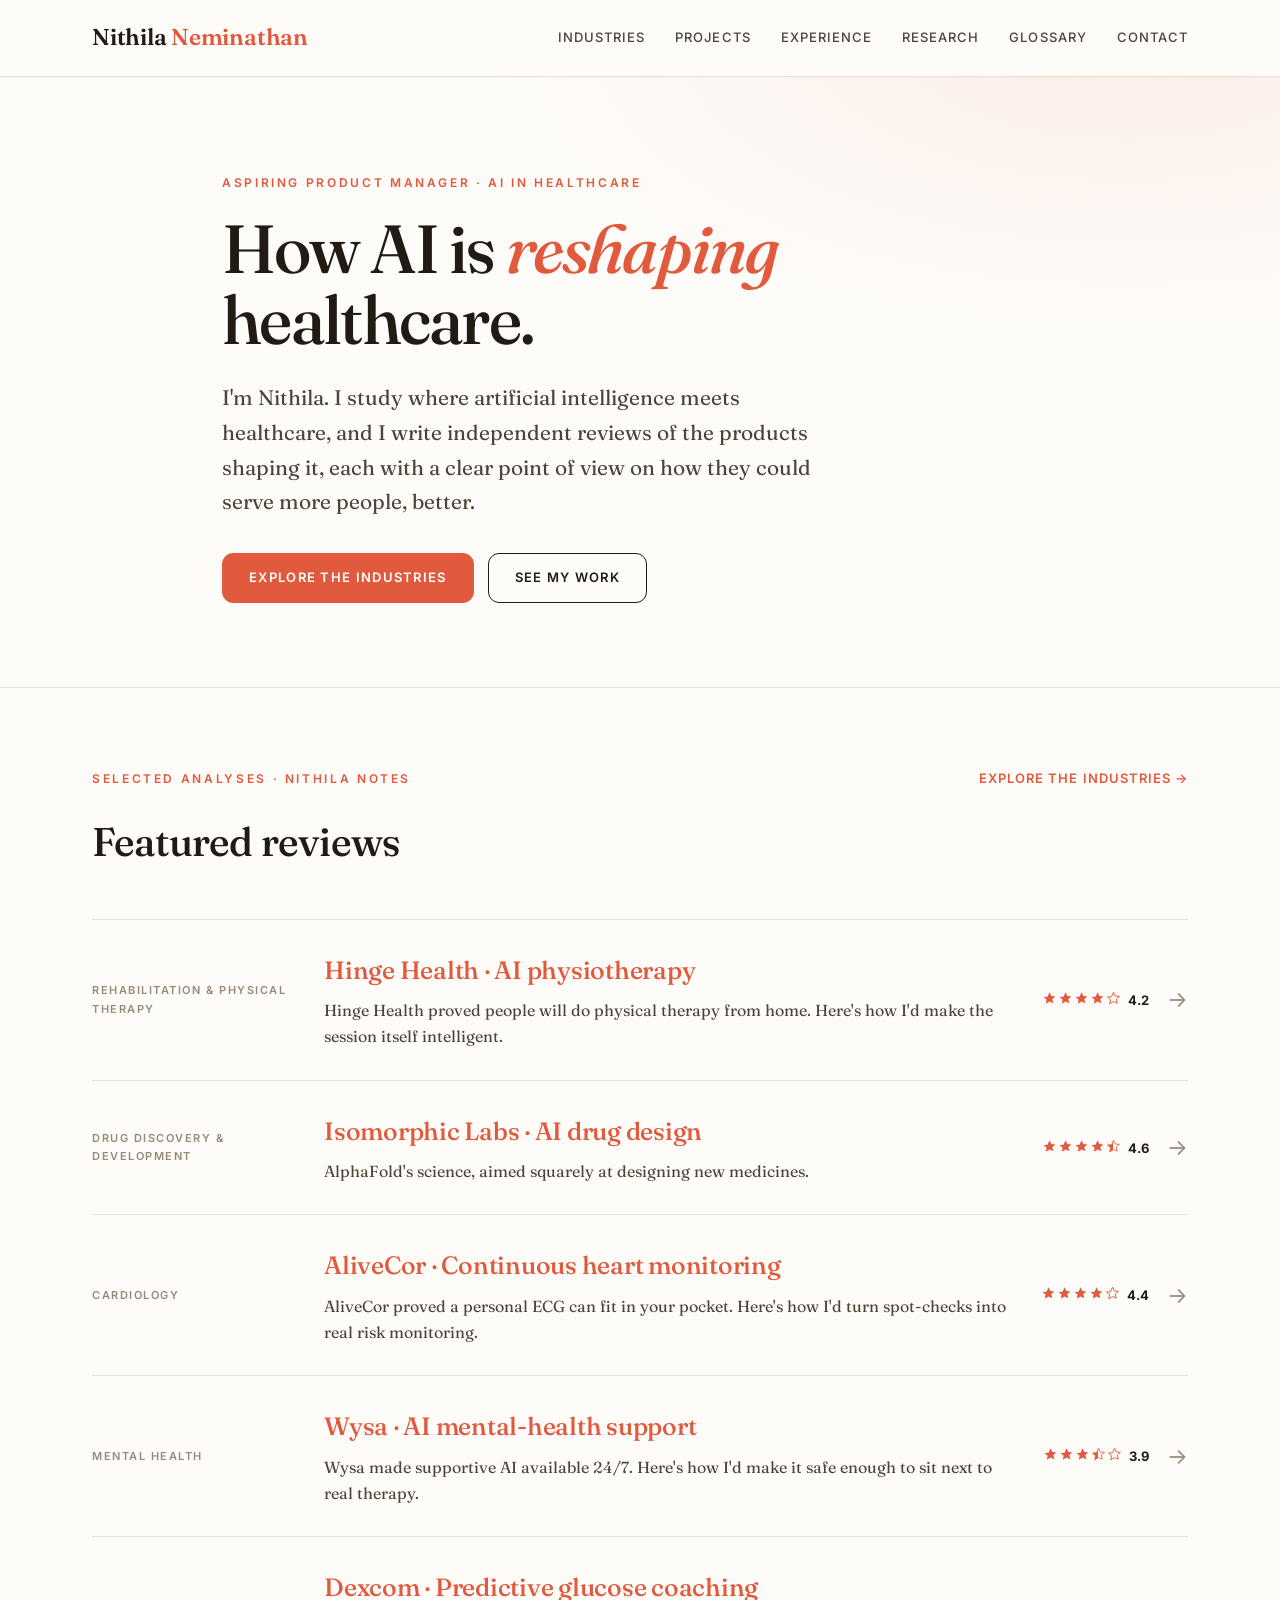
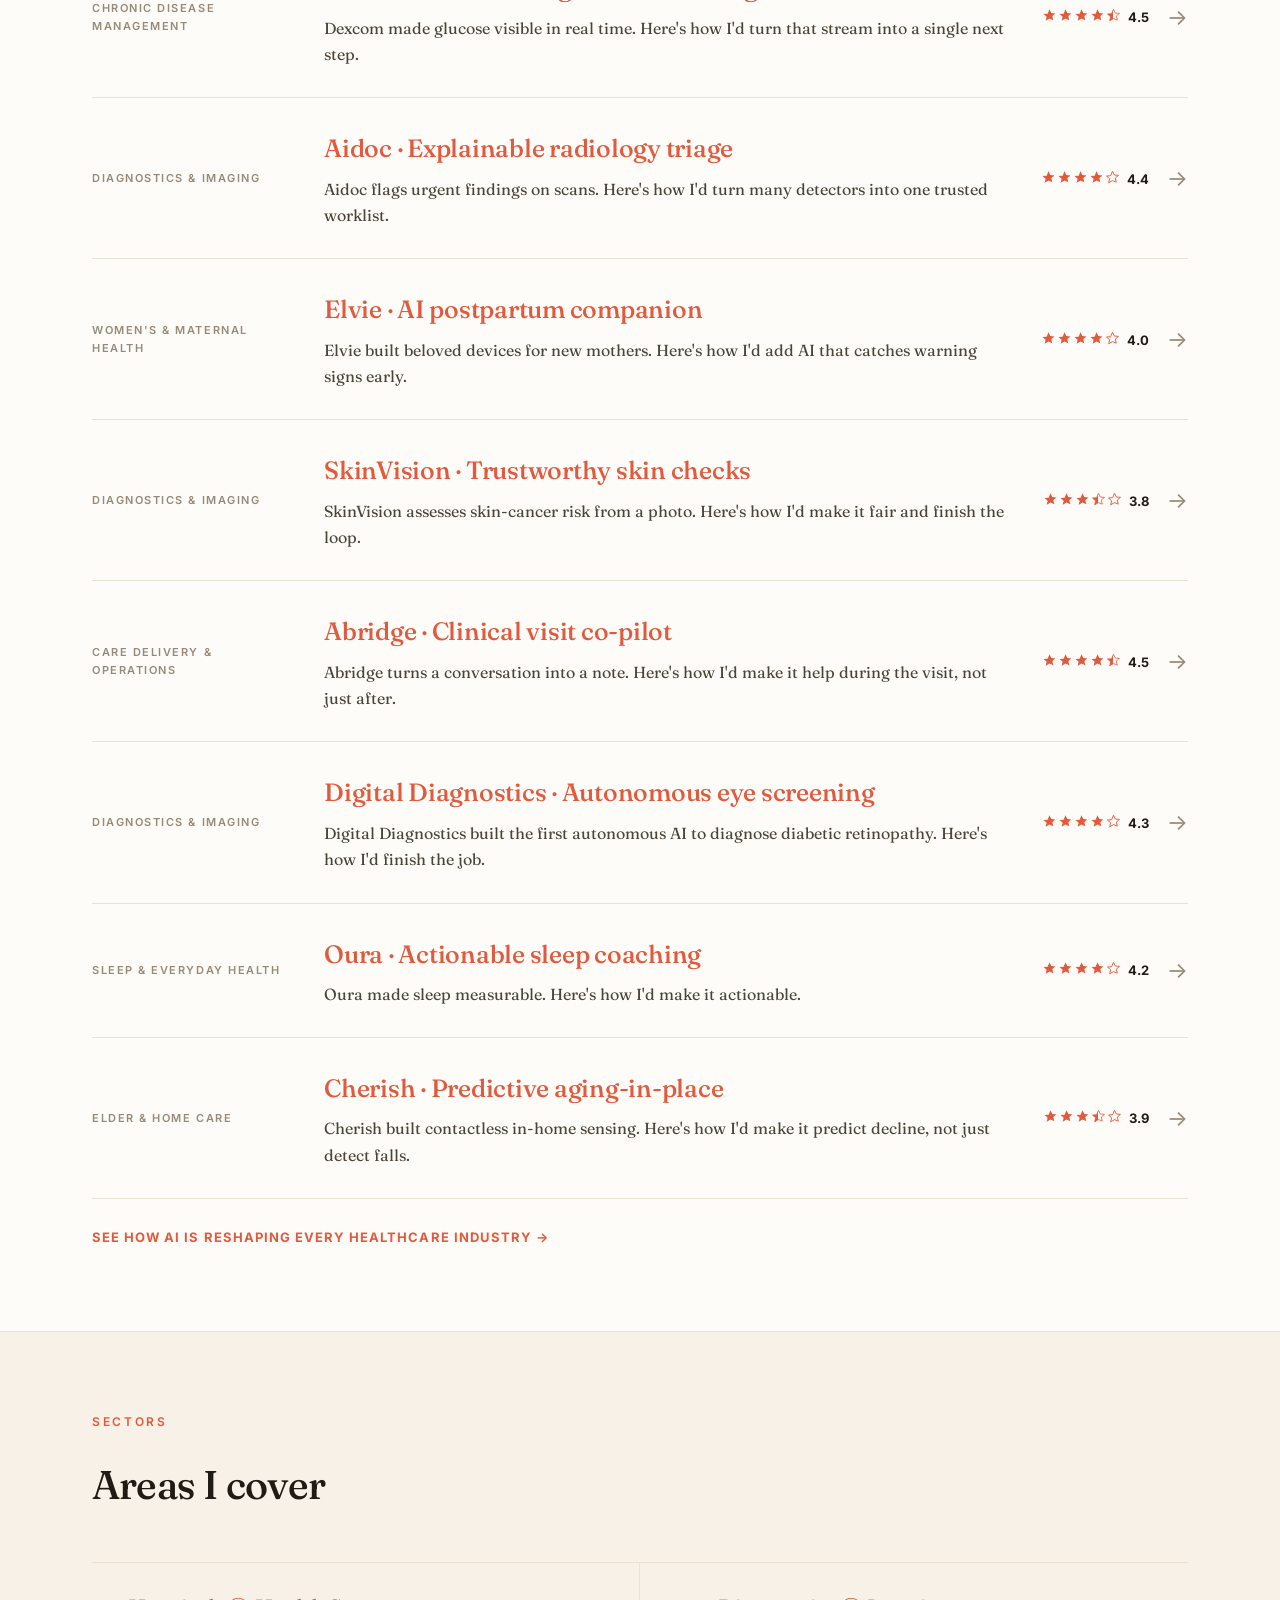
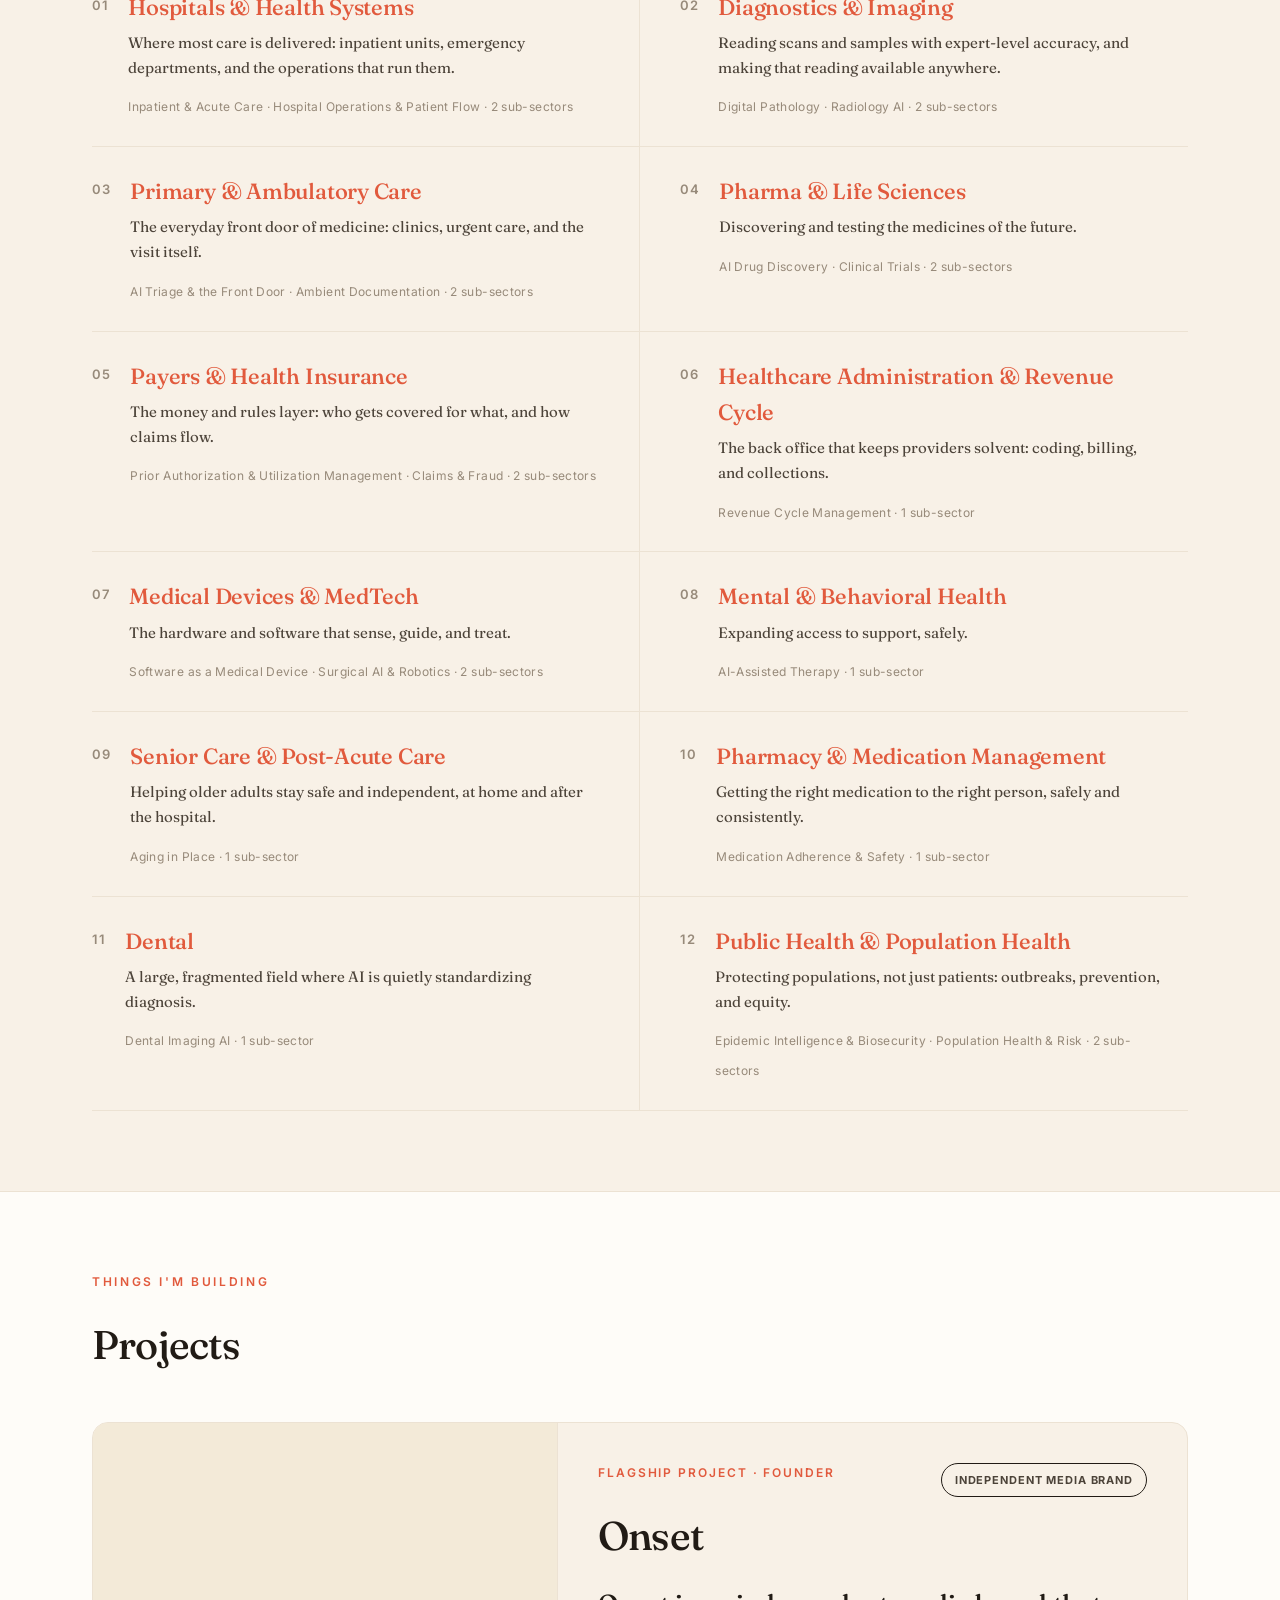
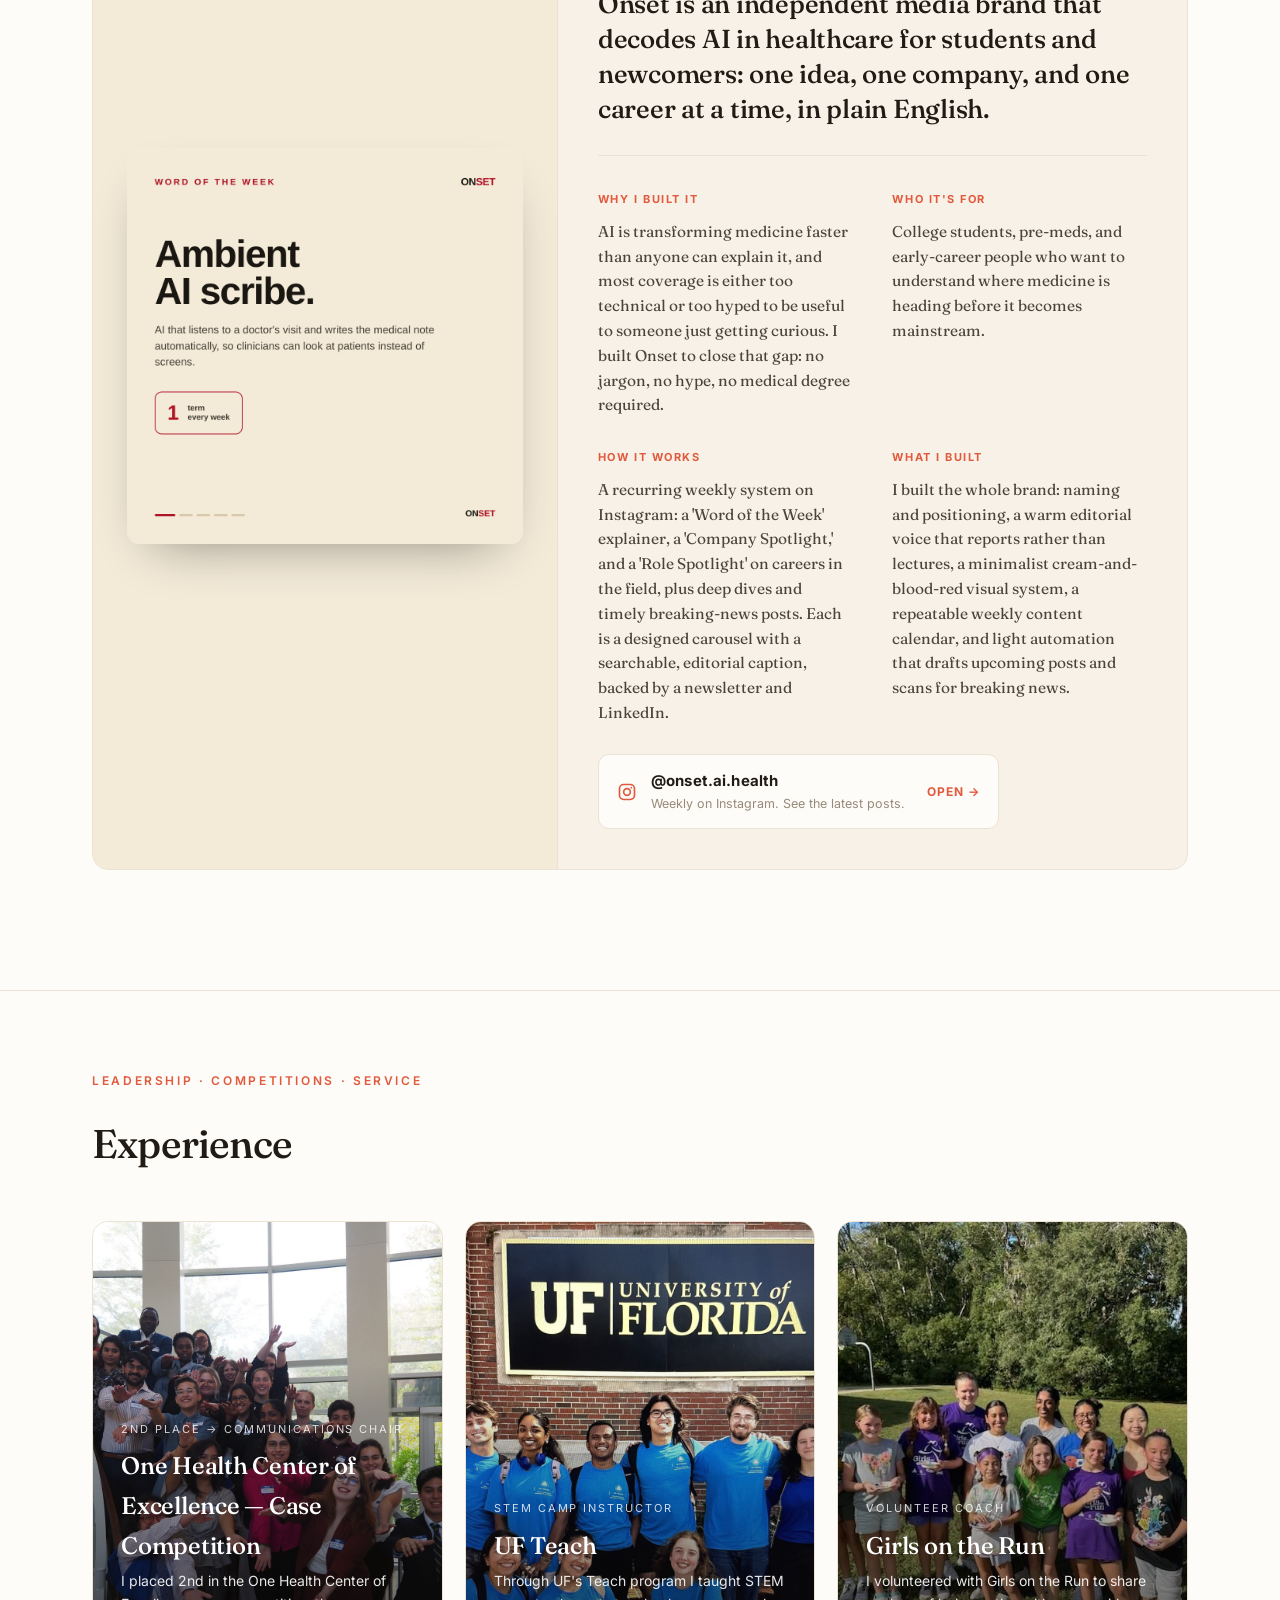
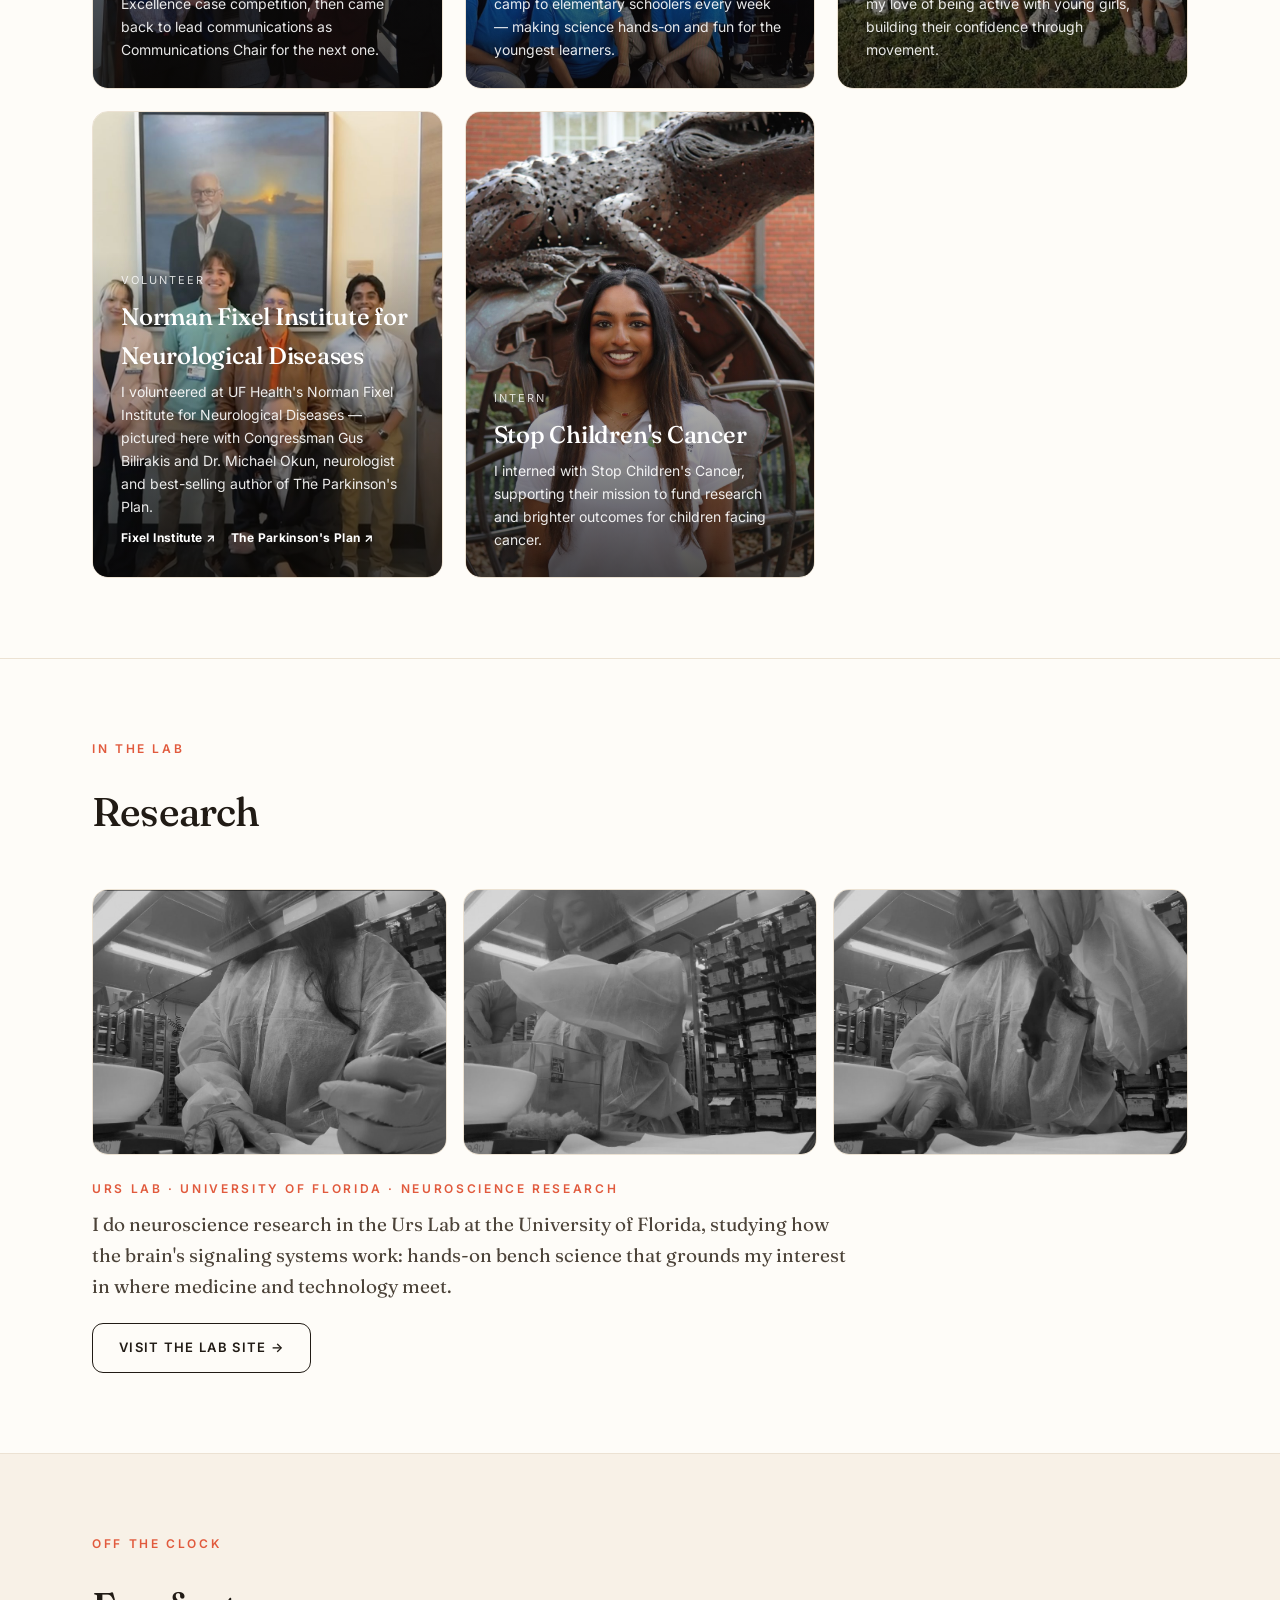
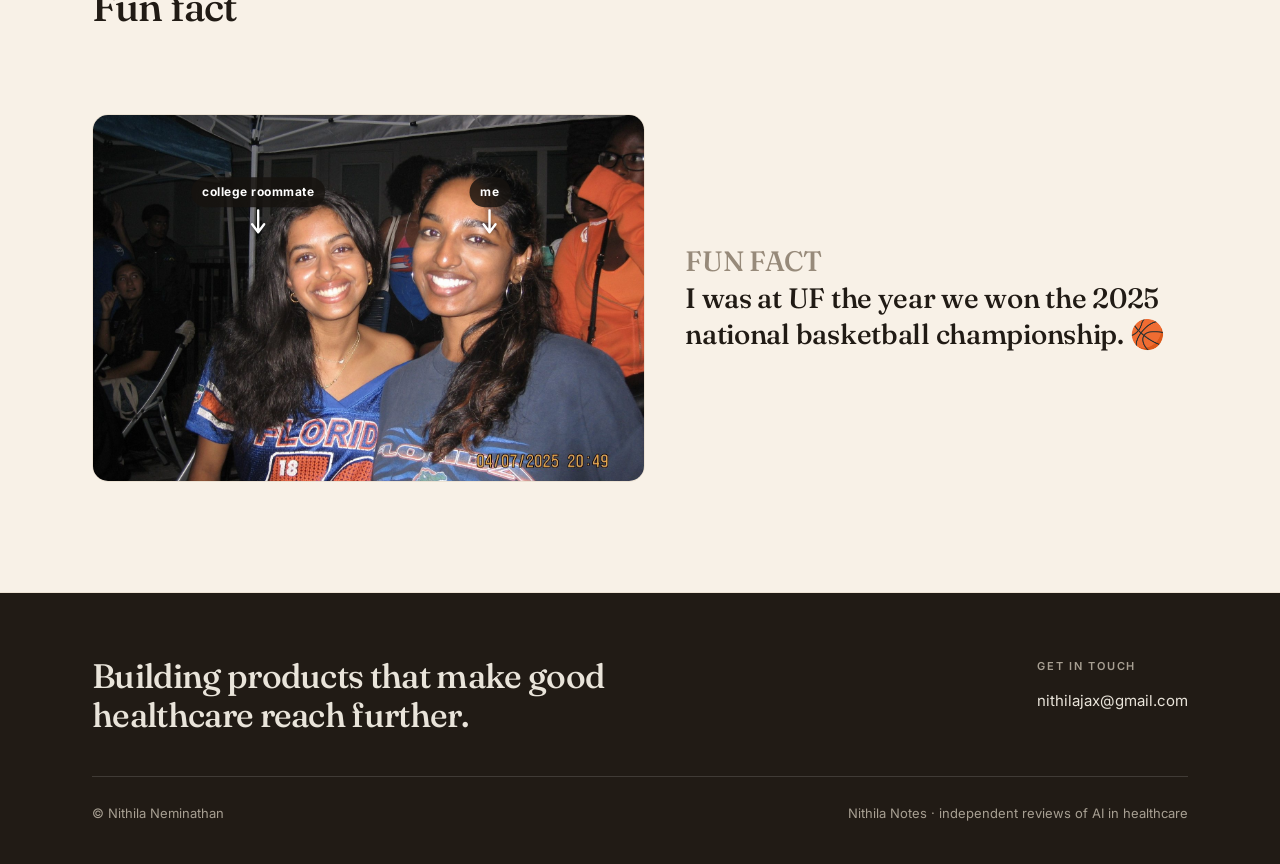
==== commit d9b7d4fe: "Add Industries explorer, glossary page, and topic search - Rebuild reviews.html as an Industries exp" ====
--- a/index.html
+++ b/index.html
@@ -36,10 +36,10 @@
           <p class="eyebrow">Selected analyses · Nithila Notes</p>
           <h2>Featured reviews</h2>
         </div>
-        <a class="link" href="reviews.html">Browse the full database →</a>
+        <a class="link" href="reviews.html">Explore the industries →</a>
       </div>
       <div class="reviews" id="reviews"></div>
-      <a class="db-cta" href="reviews.html">View all reviews in the database →</a>
+      <a class="db-cta" href="reviews.html">See how AI is reshaping every healthcare industry →</a>
     </div>
   </section>
 
--- a/styles.css
+++ b/styles.css
@@ -581,3 +581,76 @@
 .p-hero .wrap { grid-template-columns: 1fr; max-width: 900px; }
 .p-hero h1 { max-width: 18ch; }
 .research-grid .photo img { filter: grayscale(1) contrast(1.02); }
+
+/* how-it-works flow diagram (second image on each review) */
+.flow-shot { margin: 10px 0 46px; border: 1px solid var(--line); border-radius: var(--radius); overflow: hidden; }
+.flow-shot img { width: 100%; display: block; }
+
+/* ==========================================================================
+   Industries explorer (reviews.html) + glossary page
+   ========================================================================== */
+
+/* Industry grid */
+.ind-grid { display: grid; grid-template-columns: repeat(3, 1fr); gap: 0; border-top: 1px solid var(--line); border-left: 1px solid var(--line); }
+.ind-card { display: flex; flex-direction: column; padding: 26px 24px 22px; border-right: 1px solid var(--line); border-bottom: 1px solid var(--line); background: var(--paper); transition: background .15s ease; }
+.ind-card:hover { background: var(--paper-2); text-decoration: none; }
+.ind-card h3 { font-family: var(--display); font-weight: 500; font-size: 21px; letter-spacing: -0.01em; margin: 0 0 8px; }
+.ind-card p { color: var(--ink-2); font-size: 14.5px; line-height: 1.5; margin: 0 0 16px; }
+.ind-card .ind-subs { font-size: 12px; color: var(--muted); line-height: 1.5; margin-bottom: 16px; }
+.ind-card .ind-go { margin-top: auto; font-family: var(--sans); font-size: 12px; letter-spacing: 0.06em; text-transform: uppercase; font-weight: 600; color: var(--accent-ink); }
+@media (max-width: 900px){ .ind-grid { grid-template-columns: repeat(2, 1fr); } }
+@media (max-width: 620px){ .ind-grid { grid-template-columns: 1fr; } }
+
+/* Industry detail */
+.ind-title { font-family: var(--display); font-weight: 500; font-size: clamp(28px,4vw,40px); letter-spacing: -0.02em; margin: 0 0 10px; }
+.ind-blurb { color: var(--ink-2); font-size: 18px; max-width: 640px; margin: 0 0 12px; }
+
+/* Sub-sector block */
+.subsector { border-top: 1px solid var(--line-2); padding: 40px 0 14px; scroll-margin-top: 90px; }
+.subsector > h3 { font-family: var(--display); font-weight: 500; font-size: 26px; letter-spacing: -0.015em; margin: 0 0 22px; }
+.ss-grid { display: grid; grid-template-columns: 1.5fr 0.9fr; gap: 44px; }
+.ss-eyebrow { font-family: var(--sans); font-size: 11px; letter-spacing: 0.14em; text-transform: uppercase; color: var(--muted); font-weight: 600; margin: 0 0 10px; }
+.ss-reshaping { color: var(--ink-2); font-size: 16px; line-height: 1.65; margin: 0; }
+.ss-trends { list-style: none; padding: 0; margin: 10px 0 0; }
+.ss-trends li { position: relative; padding: 0 0 12px 20px; color: var(--ink-2); font-size: 15px; line-height: 1.55; }
+.ss-trends li::before { content: ""; position: absolute; left: 0; top: 9px; width: 7px; height: 7px; border-radius: 50%; background: var(--accent); }
+.ss-side { border-left: 1px solid var(--line); padding-left: 30px; }
+@media (max-width: 780px){ .ss-grid { grid-template-columns: 1fr; gap: 30px; } .ss-side { border-left: 0; padding-left: 0; border-top: 1px solid var(--line); padding-top: 26px; } }
+
+/* Adoption meter */
+.adoption { }
+.ad-top { display: flex; align-items: baseline; justify-content: space-between; gap: 10px; margin-bottom: 10px; }
+.ad-level { font-family: var(--display); font-size: 18px; font-weight: 500; color: var(--ink); }
+.ad-track { display: flex; gap: 6px; margin-bottom: 12px; }
+.ad-dot { width: 100%; height: 6px; border-radius: 3px; background: var(--line); }
+.ad-dot.on { background: var(--accent); }
+.ad-note { font-size: 13.5px; color: var(--ink-2); line-height: 1.55; margin: 0; }
+
+/* Company chips */
+.comp-chips { display: flex; flex-wrap: wrap; gap: 8px; }
+.comp-chip { display: inline-flex; align-items: center; gap: 7px; padding: 7px 12px; border: 1px solid var(--line-2); border-radius: 999px; font-family: var(--sans); font-size: 13px; font-weight: 500; color: var(--ink); background: var(--paper); }
+.comp-chip.has-review { border-color: var(--accent); }
+.comp-chip.has-review:hover { background: var(--accent); color: #fff; text-decoration: none; }
+.comp-chip.has-review:hover .comp-go { color: rgba(255,255,255,0.85); }
+.comp-go { font-size: 10.5px; letter-spacing: 0.06em; text-transform: uppercase; font-weight: 700; color: var(--accent-ink); }
+.ss-coming { font-size: 13px; color: var(--muted); font-style: italic; margin: 0; }
+
+/* Search results */
+.sr-list { border-top: 1px solid var(--line); }
+.sr-row { display: grid; grid-template-columns: 180px 1fr 30px; gap: 20px; align-items: center; padding: 22px 0; border-bottom: 1px solid var(--line); transition: padding-left .15s ease; }
+.sr-row:hover { padding-left: 8px; text-decoration: none; background: linear-gradient(90deg, var(--paper-2), transparent 60%); }
+.sr-cat { font-family: var(--sans); font-size: 11px; letter-spacing: 0.12em; text-transform: uppercase; color: var(--muted); font-weight: 600; }
+.sr-row h3 { font-family: var(--display); font-weight: 500; font-size: 19px; margin: 0 0 4px; }
+.sr-row p { color: var(--ink-2); font-size: 14px; margin: 0; }
+.sr-row .arrow { font-family: var(--sans); font-size: 20px; color: var(--muted); text-align: right; }
+.sr-row:hover .arrow { color: var(--accent); }
+@media (max-width: 640px){ .sr-row { grid-template-columns: 1fr 24px; } .sr-cat { grid-column: 1 / -1; } }
+
+/* Glossary page */
+.gloss-list { display: grid; grid-template-columns: 1fr 1fr; gap: 0; border-top: 1px solid var(--line); }
+.gloss-item { padding: 20px 26px 20px 0; border-bottom: 1px solid var(--line); }
+.gloss-item:nth-child(odd) { border-right: 1px solid var(--line); padding-right: 34px; }
+.gloss-item:nth-child(even) { padding-left: 34px; }
+.gloss-item dt { font-family: var(--display); font-weight: 500; font-size: 18px; color: var(--ink); margin: 0 0 6px; }
+.gloss-item dd { margin: 0; color: var(--ink-2); font-size: 14.5px; line-height: 1.6; }
+@media (max-width: 720px){ .gloss-list { grid-template-columns: 1fr; } .gloss-item:nth-child(odd) { border-right: 0; padding-right: 0; } .gloss-item:nth-child(even) { padding-left: 0; } }
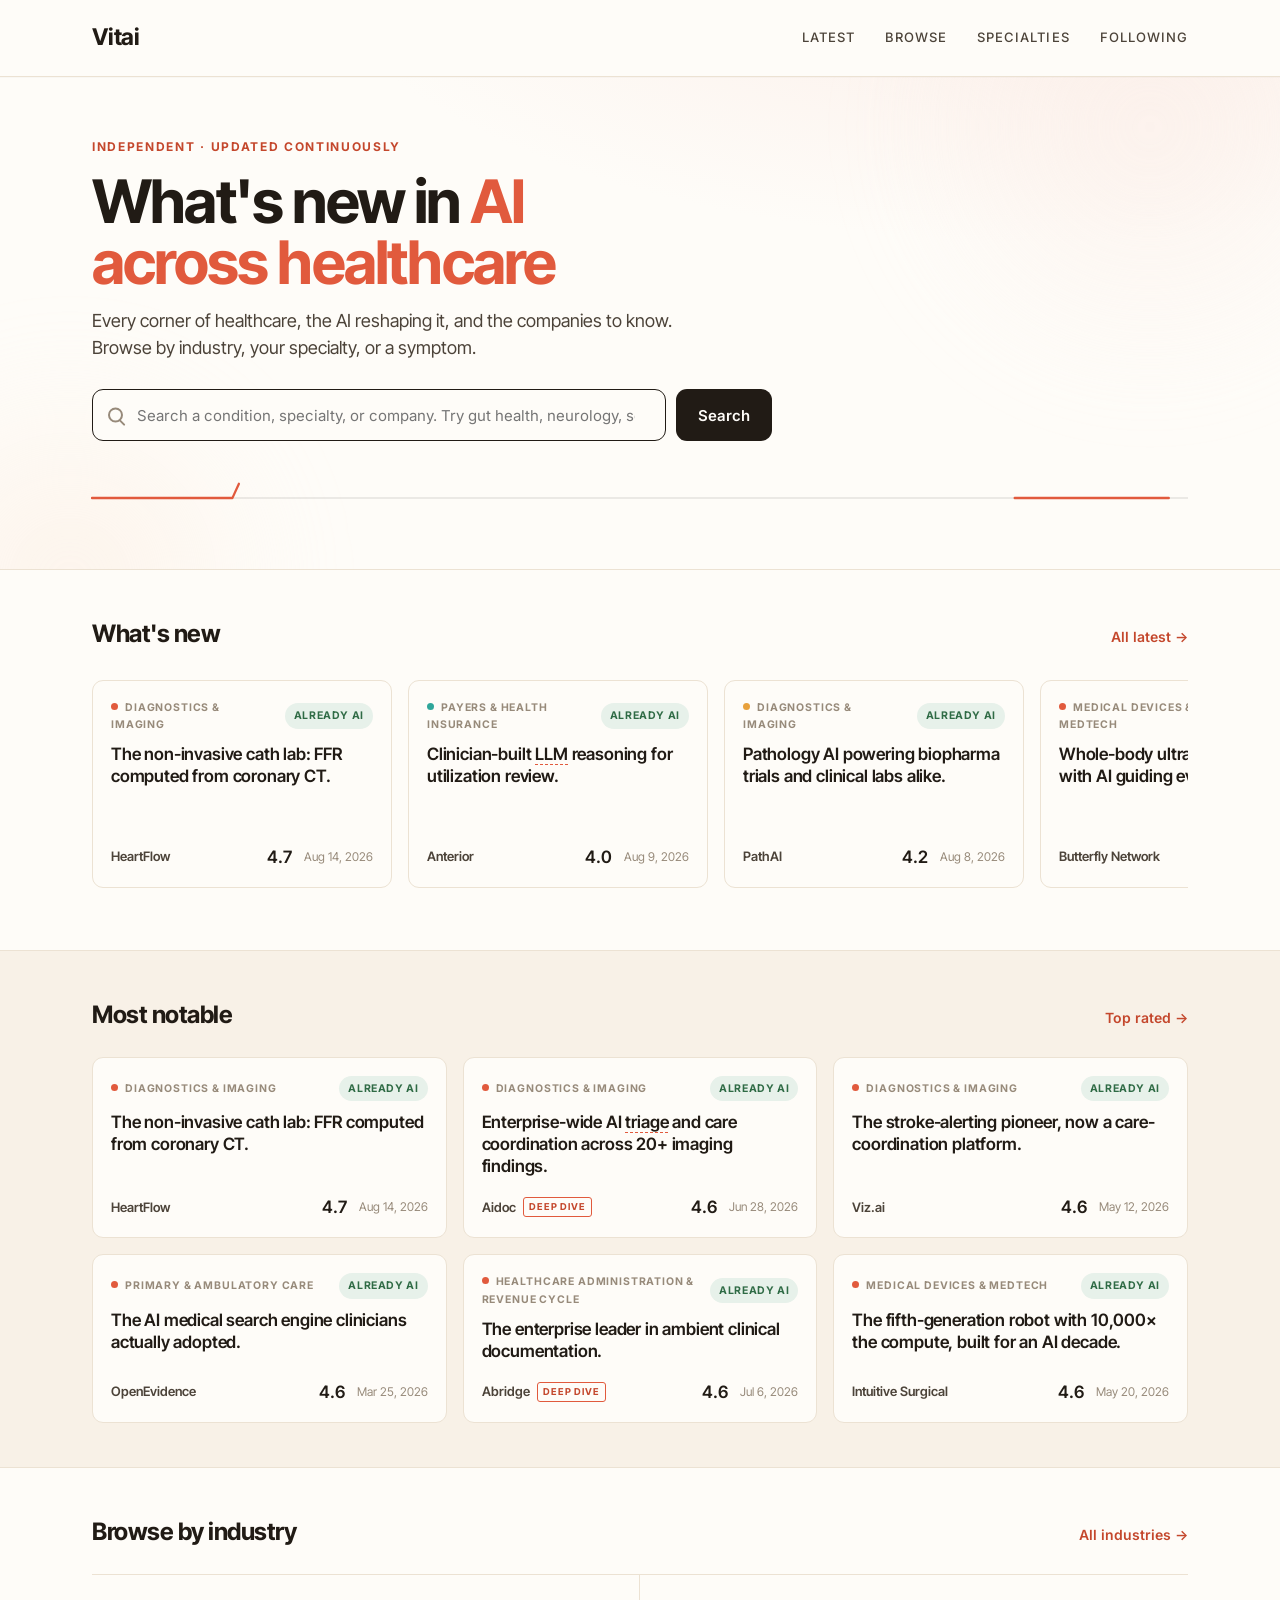
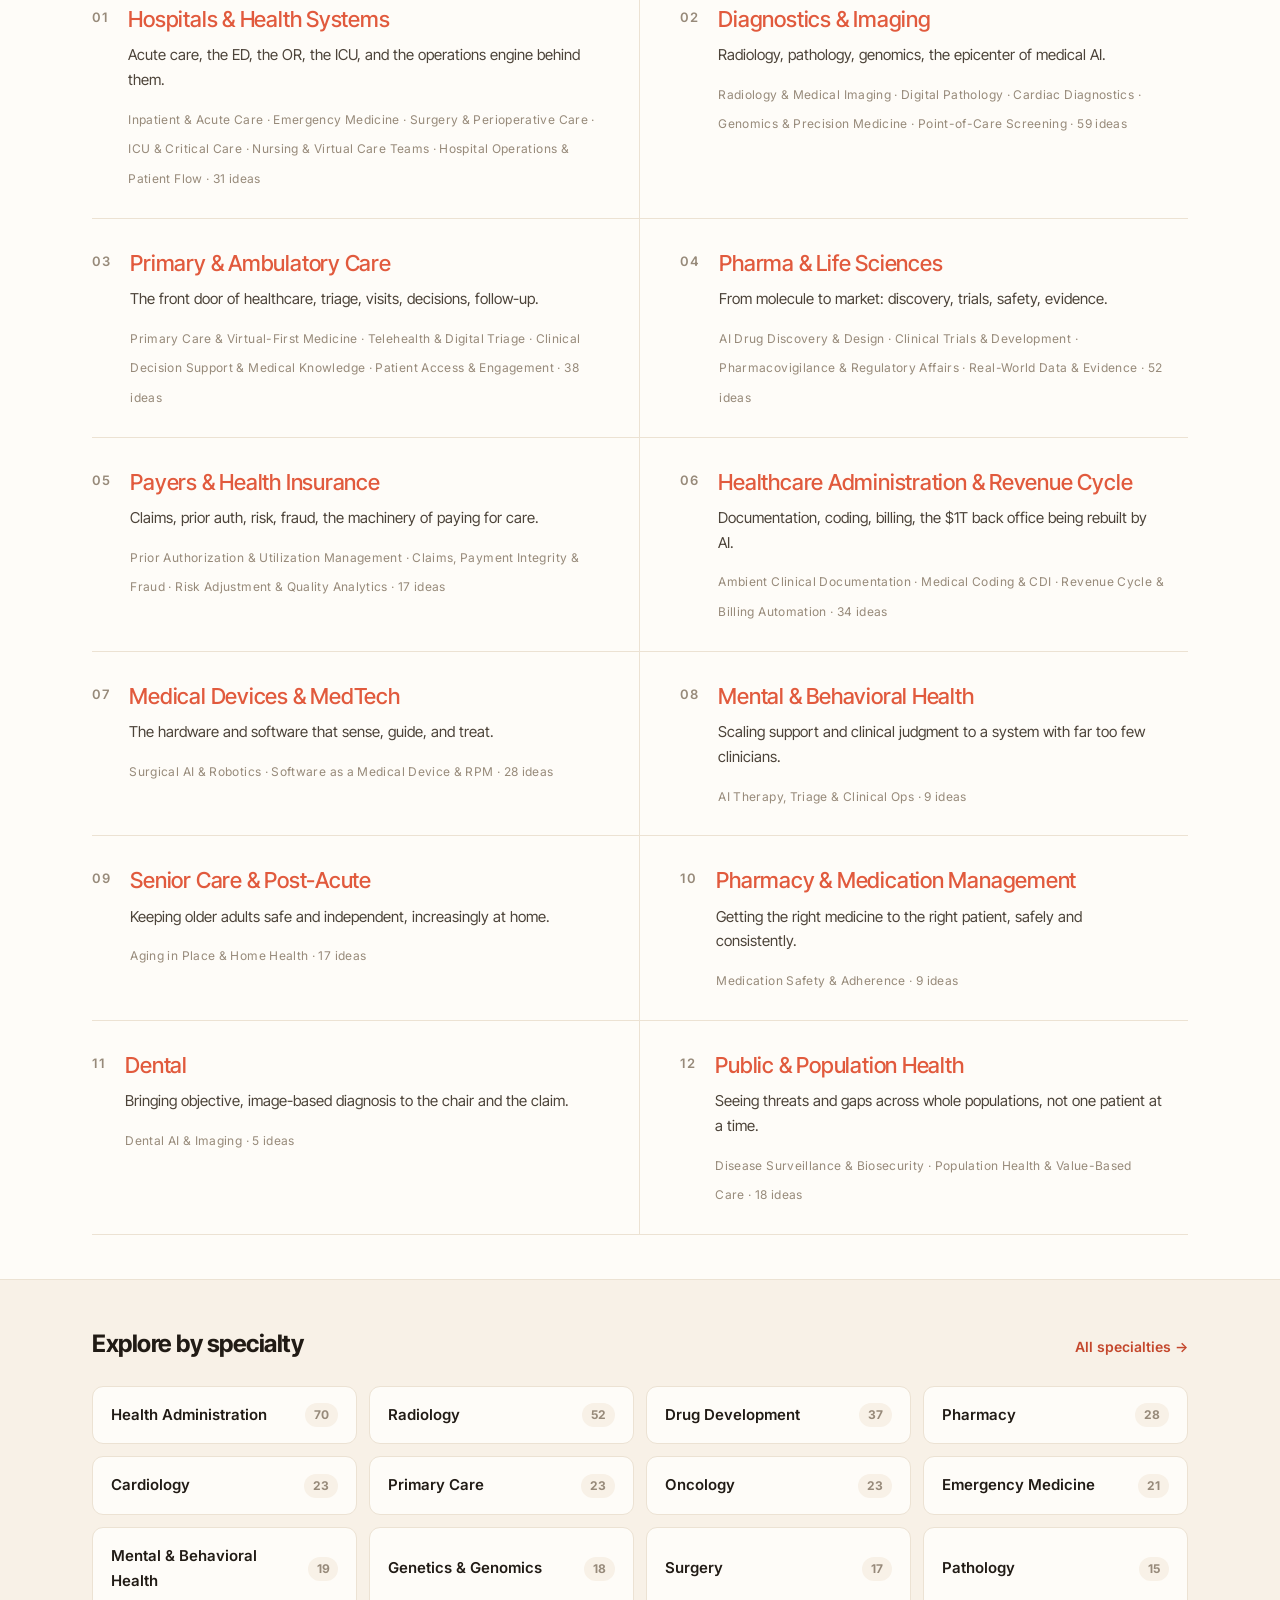
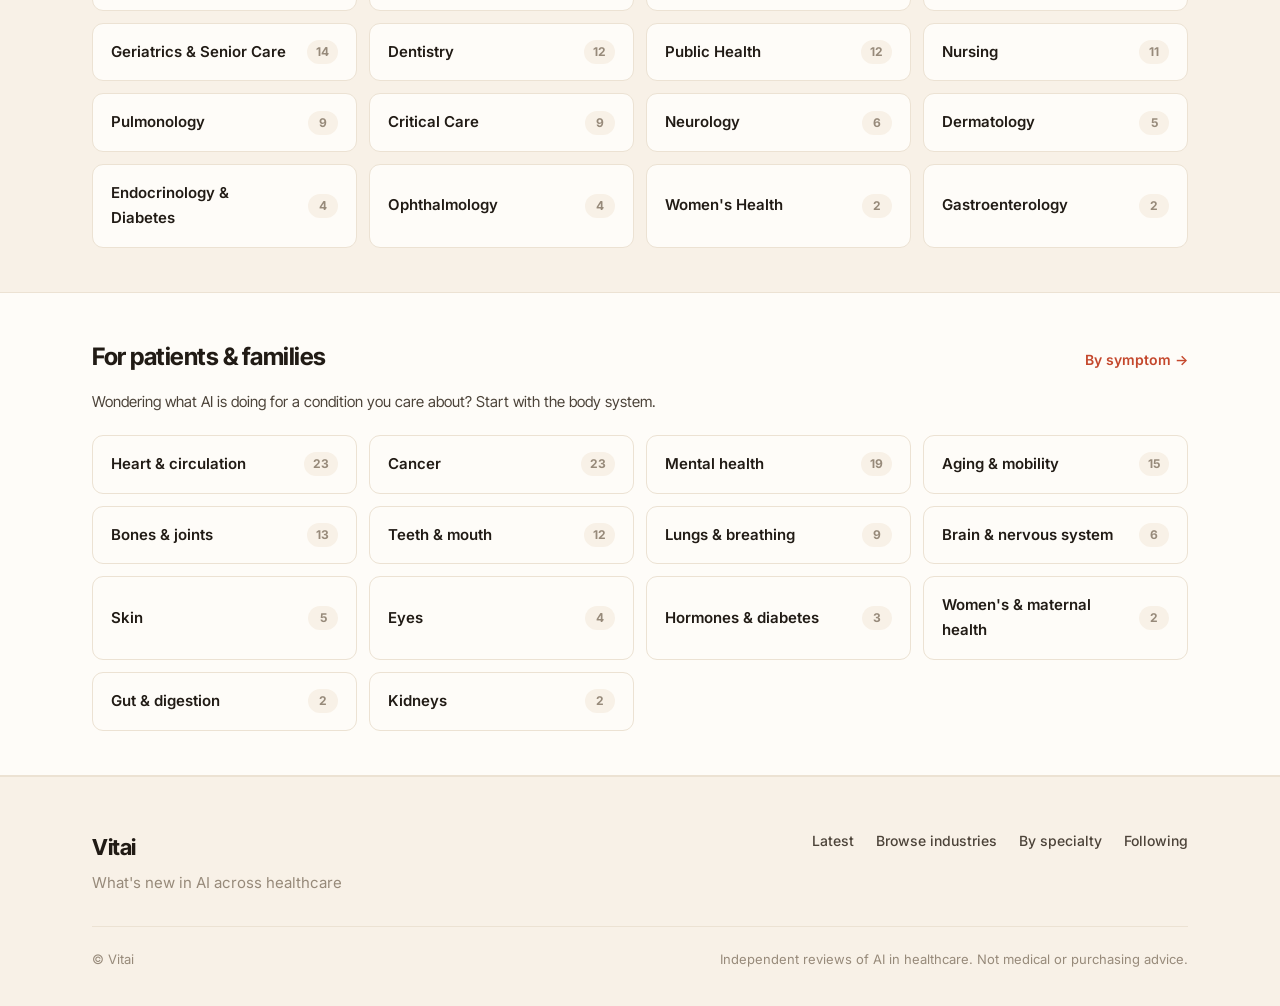
==== commit 6e4b1b42: "Relaunch as Vitai: a non-personal AI-healthcare news site - De-personalize completely: remove name, " ====
--- a/index.html
+++ b/index.html
@@ -3,84 +3,74 @@
 <head>
   <meta charset="UTF-8" />
   <meta name="viewport" content="width=device-width, initial-scale=1" />
-  <title>Nithila Neminathan — Product thinking for AI in healthcare</title>
-  <meta name="description" content="Nithila Neminathan — aspiring product manager in AI and healthcare. Reviews, ventures, and work." />
+  <title>Vitai — What's new in AI across healthcare</title>
+  <meta name="description" content="Independent, up-to-date reviews of AI across every corner of healthcare. Browse by industry, specialty, or symptom, and follow the companies you care about." />
   <link rel="preconnect" href="https://fonts.googleapis.com" />
   <link rel="preconnect" href="https://fonts.gstatic.com" crossorigin />
-  <link href="https://fonts.googleapis.com/css2?family=Fraunces:ital,opsz,wght@0,9..144,400;0,9..144,500;0,9..144,600;1,9..144,400;1,9..144,500&family=Inter:wght@400;500;600;700&display=swap" rel="stylesheet" />
+  <link href="https://fonts.googleapis.com/css2?family=Inter:wght@400;500;600;700;800&family=Inter+Tight:wght@500;600;700&display=swap" rel="stylesheet" />
   <link rel="stylesheet" href="styles.css" />
 </head>
 <body>
   <div id="header-slot"></div>
 
-  <!-- Portfolio hero -->
-  <section class="p-hero">
+  <!-- Masthead band -->
+  <section class="masthead">
     <div class="wrap">
-      <div>
-        <p class="eyebrow" id="hero-role"></p>
-        <h1 id="hero-title"></h1>
-        <p class="intro" id="hero-intro"></p>
-        <div class="btns">
-          <a class="btn btn-solid" href="reviews.html">Explore the industries</a>
-          <a class="btn btn-ghost" href="#projects">See my work</a>
-        </div>
+      <p class="mast-kicker">Independent · updated continuously</p>
+      <h1 class="mast-title">What's new in <span class="accent">AI across healthcare</span></h1>
+      <p class="mast-sub">Every corner of healthcare, the AI reshaping it, and the companies to know. Browse by industry, your specialty, or a symptom.</p>
+      <form class="mast-search" onsubmit="location.href='reviews.html?q='+encodeURIComponent(document.getElementById('mq').value);return false;">
+        <span class="db-search-ico" aria-hidden="true"></span>
+        <input id="mq" type="search" placeholder="Search a condition, specialty, or company. Try gut health, neurology, sepsis" aria-label="Search" />
+        <button type="submit" class="mast-go">Search</button>
+      </form>
+      <div class="pulse-band" aria-hidden="true">
+        <svg viewBox="0 0 1280 46" preserveAspectRatio="none">
+          <path class="pulse-base" d="M0 23 H1280" />
+          <path class="pulse-line" d="M0 23 H150 l14 0 l8 -15 l10 30 l8 -23 l7 8 H430 l14 0 l8 -15 l10 30 l8 -23 l7 8 H710 l14 0 l8 -15 l10 30 l8 -23 l7 8 H990 l14 0 l8 -15 l10 30 l8 -23 l7 8 H1280" />
+        </svg>
       </div>
     </div>
   </section>
 
-  <!-- Selected reviews -->
-  <section class="section" id="work">
-    <div class="wrap reveal">
-      <div class="section-head">
-        <div>
-          <p class="eyebrow">Selected analyses · Nithila Notes</p>
-          <h2>Featured reviews</h2>
-        </div>
-        <a class="link" href="reviews.html">Explore the industries →</a>
-      </div>
-      <div class="reviews" id="reviews"></div>
-      <a class="db-cta" href="reviews.html">See how AI is reshaping every healthcare industry →</a>
+  <!-- What's new -->
+  <section class="section-lite" id="whatsnew-sec">
+    <div class="wrap">
+      <div class="row-head"><h2>What's new</h2><a class="link" href="reviews.html?sort=new">All latest →</a></div>
+      <div class="feed-scroll" id="whatsnew"></div>
     </div>
   </section>
 
-  <!-- Areas -->
-  <section class="section alt" id="areas">
-    <div class="wrap reveal">
-      <div class="section-head"><div><p class="eyebrow">Sectors</p><h2>Areas I cover</h2></div></div>
+  <!-- Most notable -->
+  <section class="section-lite alt" id="notable-sec">
+    <div class="wrap">
+      <div class="row-head"><h2>Most notable</h2><a class="link" href="reviews.html?sort=top">Top rated →</a></div>
+      <div class="feed-grid" id="notable"></div>
+    </div>
+  </section>
+
+  <!-- Browse by industry -->
+  <section class="section-lite">
+    <div class="wrap">
+      <div class="row-head"><h2>Browse by industry</h2><a class="link" href="reviews.html">All industries →</a></div>
       <div class="areas" id="areas-grid"></div>
     </div>
   </section>
 
-  <!-- Projects (ONSET featured here) -->
-  <section class="section" id="projects">
-    <div class="wrap reveal">
-      <div class="section-head"><div><p class="eyebrow">Things I'm building</p><h2>Projects</h2></div></div>
-      <div id="onset-feature"></div>
-      <div id="projects-slot"></div>
+  <!-- By specialty -->
+  <section class="section-lite alt">
+    <div class="wrap">
+      <div class="row-head"><h2>Explore by specialty</h2><a class="link" href="reviews.html?view=specialty">All specialties →</a></div>
+      <div class="chip-row" id="specialty-chips"></div>
     </div>
   </section>
 
-  <!-- Involvement / experience -->
-  <section class="section" id="involvement">
-    <div class="wrap reveal">
-      <div class="section-head"><div><p class="eyebrow">Leadership · competitions · service</p><h2>Experience</h2></div></div>
-      <div class="inv-grid" id="involvement-slot"></div>
-    </div>
-  </section>
-
-  <!-- Research -->
-  <section class="section" id="research">
-    <div class="wrap reveal">
-      <div class="section-head"><div><p class="eyebrow">In the lab</p><h2>Research</h2></div></div>
-      <div id="research-slot"></div>
-    </div>
-  </section>
-
-  <!-- Fun fact -->
-  <section class="section alt" id="funfacts">
-    <div class="wrap reveal">
-      <div class="section-head"><div><p class="eyebrow">Off the clock</p><h2>Fun fact</h2></div></div>
-      <div id="funfacts-slot"></div>
+  <!-- For patients -->
+  <section class="section-lite">
+    <div class="wrap">
+      <div class="row-head"><h2>For patients &amp; families</h2><a class="link" href="reviews.html?view=patient">By symptom →</a></div>
+      <p class="row-note">Wondering what AI is doing for a condition you care about? Start with the body system.</p>
+      <div class="chip-row" id="system-chips"></div>
     </div>
   </section>
 
@@ -89,7 +79,7 @@
   <script src="icons.js"></script>
   <script src="data.js"></script>
   <script src="partials.js"></script>
-  <script src="ui.js"></script>
-  <script src="app.js"></script>
+  <script src="common.js"></script>
+  <script src="home.js"></script>
 </body>
 </html>
--- a/styles.css
+++ b/styles.css
@@ -16,7 +16,7 @@
   --accent-ink: #C4472C;   /* darker coral for hover */
   --accent-soft:#FBEDE7;   /* tinted coral wash */
 
-  --display: "Fraunces", Georgia, "Times New Roman", serif;
+  --display: "Inter Tight", "Inter", system-ui, sans-serif;
   --sans:    "Inter", system-ui, -apple-system, "Segoe UI", sans-serif;
 
   --radius:    16px;
@@ -135,14 +135,15 @@
 .skills span { font-family: var(--sans); font-size: 12px; letter-spacing: 0.06em; text-transform: uppercase; color: var(--ink-2); border: 1px solid var(--line-2); padding: 8px 14px; }
 
 /* ---- Contact / footer ----------------------------------------------------- */
-.site-footer { background: var(--ink); color: #E9E4DA; padding: 64px 0 40px; }
-.site-footer a { color: #fff; }
-.foot-top { display: flex; justify-content: space-between; flex-wrap: wrap; gap: 32px; padding-bottom: 40px; border-bottom: 1px solid rgba(255,255,255,0.14); }
-.foot-lead { font-family: var(--display); font-weight: 500; font-size: clamp(24px,3vw,34px); letter-spacing: -0.02em; max-width: 520px; line-height: 1.15; }
-.footcol h4 { font-size: 11px; letter-spacing: 0.16em; text-transform: uppercase; color: #A79F92; margin: 0 0 14px; font-weight: 600; }
-.footcol a { display: block; font-family: var(--sans); font-size: 15px; margin-bottom: 8px; color: #E9E4DA; }
-.footcol a:hover { color: #fff; }
-.foot-bottom { padding-top: 26px; font-family: var(--sans); font-size: 13px; color: #A79F92; display: flex; justify-content: space-between; flex-wrap: wrap; gap: 10px; }
+.site-footer { background: var(--paper-2); color: var(--ink-2); padding: 52px 0 36px; border-top: 1px solid var(--line); }
+.site-footer a { color: var(--ink-2); }
+.site-footer a:hover { color: var(--accent-ink); }
+.foot-top { display: flex; justify-content: space-between; flex-wrap: wrap; gap: 32px; padding-bottom: 30px; border-bottom: 1px solid var(--line); }
+.foot-brand { font-family: var(--display); font-weight: 700; font-size: 22px; letter-spacing: -0.02em; color: var(--ink); }
+.foot-lead { font-family: var(--sans); font-size: 15px; color: var(--muted); margin: 6px 0 0; }
+.foot-nav { display: flex; flex-wrap: wrap; gap: 6px 22px; align-content: flex-start; }
+.foot-nav a { font-family: var(--sans); font-size: 14px; font-weight: 500; }
+.foot-bottom { padding-top: 22px; font-family: var(--sans); font-size: 13px; color: var(--muted); display: flex; justify-content: space-between; flex-wrap: wrap; gap: 10px; }
 
 /* ---- Article / product page ---------------------------------------------- */
 .crumb { font-size: 12px; letter-spacing: 0.08em; text-transform: uppercase; color: var(--muted); margin-bottom: 24px; }
@@ -460,7 +461,7 @@
 
 /* database page */
 .db-head { border-bottom: 1px solid var(--line); padding: 56px 0 30px; background: radial-gradient(920px 400px at 88% -20%, var(--accent-soft), transparent 70%); }
-.db-head h1 { font-family: var(--display); font-weight: 500; font-size: clamp(34px,5vw,52px); letter-spacing: -0.025em; margin: 0 0 12px; }
+.db-head h1 { font-family: var(--display); font-weight: 700; font-size: clamp(34px,5.4vw,56px); letter-spacing: -0.03em; line-height: 1.04; margin: 0 0 14px; }
 .db-sub { color: var(--ink-2); max-width: 660px; font-size: 18px; margin: 0 0 26px; }
 .db-controls { display: flex; gap: 14px; flex-wrap: wrap; align-items: center; }
 .db-search { position: relative; flex: 1 1 340px; }
@@ -654,3 +655,250 @@
 .gloss-item dt { font-family: var(--display); font-weight: 500; font-size: 18px; color: var(--ink); margin: 0 0 6px; }
 .gloss-item dd { margin: 0; color: var(--ink-2); font-size: 14.5px; line-height: 1.6; }
 @media (max-width: 720px){ .gloss-list { grid-template-columns: 1fr; } .gloss-item:nth-child(odd) { border-right: 0; padding-right: 0; } .gloss-item:nth-child(even) { padding-left: 0; } }
+
+/* ==========================================================================
+   Idea-first sub-sector: ideas primary (clickable), companies secondary
+   ========================================================================== */
+.ss-ideas-h { margin: 30px 0 12px; }
+.idea-list { border-top: 1px solid var(--line-2); }
+.idea-row { display: flex; align-items: center; gap: 20px; justify-content: space-between;
+  padding: 16px 6px 16px 4px; border-bottom: 1px solid var(--line); transition: padding-left .15s ease, background .15s ease; }
+.idea-row:hover { text-decoration: none; padding-left: 12px; background: linear-gradient(90deg, var(--paper-2), transparent 70%); }
+.idea-main { min-width: 0; }
+.idea-text { display: block; font-family: var(--display); font-weight: 500; font-size: 17px; line-height: 1.35; color: var(--ink); letter-spacing: -0.005em; }
+.idea-row:hover .idea-text { color: var(--accent-ink); }
+.idea-by { display: inline-flex; align-items: center; gap: 8px; margin-top: 4px; font-size: 12.5px; color: var(--muted); font-weight: 500; }
+.idea-deep { font-size: 9.5px; letter-spacing: 0.1em; text-transform: uppercase; font-weight: 700; color: var(--accent-ink); border: 1px solid var(--accent); border-radius: 3px; padding: 1px 5px; }
+.idea-meta { display: flex; align-items: center; gap: 14px; flex-shrink: 0; }
+.idea-score { font-family: var(--display); font-size: 17px; font-weight: 600; color: var(--ink); min-width: 30px; text-align: right; }
+
+/* Status pills */
+.signal { font-family: var(--sans); font-size: 10.5px; letter-spacing: 0.06em; text-transform: uppercase; font-weight: 700;
+  padding: 4px 9px; border-radius: 999px; white-space: nowrap; }
+.signal.has-ai { background: #E7F1EA; color: #2F6B45; }
+.signal.watch  { background: #E9EEF6; color: #375988; }
+.signal.adds-ai{ background: var(--accent-soft); color: var(--accent-ink); }
+@media (max-width: 620px){
+  .idea-row { flex-direction: column; align-items: flex-start; gap: 10px; }
+  .idea-meta { width: 100%; justify-content: space-between; }
+}
+
+/* Secondary companies (collapsed reference) */
+.ss-companies { margin-top: 22px; border-top: 1px solid var(--line); padding-top: 14px; }
+.ss-companies summary { cursor: pointer; font-family: var(--sans); font-size: 12px; letter-spacing: 0.1em;
+  text-transform: uppercase; font-weight: 600; color: var(--muted); list-style: none; }
+.ss-companies summary::-webkit-details-marker { display: none; }
+.ss-companies summary::before { content: "▸ "; color: var(--accent); }
+.ss-companies[open] summary::before { content: "▾ "; }
+.ss-companies .comp-chips { margin-top: 14px; }
+
+/* ==========================================================================
+   Idea review page (review.html)
+   ========================================================================== */
+.rv-eyebrow { font-family: var(--sans); font-size: 11px; letter-spacing: 0.14em; text-transform: uppercase; color: var(--muted); font-weight: 600; margin: 0 0 12px; }
+.rv-idea { font-family: var(--display); font-weight: 500; font-size: clamp(28px,4.4vw,44px); line-height: 1.12; letter-spacing: -0.02em; margin: 0 0 12px; max-width: 20ch; }
+.rv-who { font-size: 16px; color: var(--ink-2); margin: 0 0 30px; }
+.rv-strip { display: flex; flex-wrap: wrap; gap: 34px; padding: 20px 0; border-top: 1px solid var(--line-2); border-bottom: 1px solid var(--line); margin-bottom: 32px; }
+.rv-strip > div { display: flex; flex-direction: column; gap: 6px; }
+.rv-k { font-family: var(--sans); font-size: 10.5px; letter-spacing: 0.12em; text-transform: uppercase; color: var(--muted); font-weight: 600; }
+.rv-v { font-family: var(--display); font-size: 17px; color: var(--ink); }
+.rv-summary { font-size: 18px; line-height: 1.65; color: var(--ink-2); max-width: 680px; margin: 0 0 12px; }
+.rv-h { font-family: var(--display); font-weight: 500; font-size: 22px; margin: 34px 0 14px; }
+.rv-caps { list-style: none; padding: 0; margin: 0; max-width: 680px; }
+.rv-caps li { position: relative; padding: 0 0 12px 22px; color: var(--ink-2); font-size: 15.5px; line-height: 1.5; }
+.rv-caps li::before { content: ""; position: absolute; left: 0; top: 8px; width: 8px; height: 8px; border-radius: 2px; background: var(--accent); }
+.rv-pc { display: grid; grid-template-columns: 1fr 1fr; gap: 30px; margin: 30px 0 6px; max-width: 760px; }
+.rv-pc h3 { font-family: var(--sans); font-size: 12px; letter-spacing: 0.08em; text-transform: uppercase; font-weight: 700; margin: 0 0 10px; }
+.rv-pros h3 { color: #2F6B45; } .rv-cons h3 { color: var(--accent-ink); }
+.rv-ul { list-style: none; padding: 0; margin: 0; }
+.rv-ul li { position: relative; padding: 0 0 10px 18px; font-size: 14.5px; line-height: 1.5; color: var(--ink-2); }
+.rv-pros li::before { content: "+"; position: absolute; left: 0; color: #2F6B45; font-weight: 700; }
+.rv-cons li::before { content: "–"; position: absolute; left: 0; color: var(--accent-ink); font-weight: 700; }
+@media (max-width: 620px){ .rv-pc { grid-template-columns: 1fr; gap: 22px; } }
+.rv-verdict { border-left: 3px solid var(--accent); background: var(--accent-soft); border-radius: 0 var(--radius-sm) var(--radius-sm) 0; padding: 20px 24px; margin: 34px 0; max-width: 720px; }
+.rv-verdict .rv-k { color: var(--accent-ink); }
+.rv-verdict p { margin: 8px 0 0; font-family: var(--display); font-size: 19px; line-height: 1.5; color: var(--ink); font-style: italic; }
+.rv-meta { display: grid; grid-template-columns: 1fr 1fr; gap: 0 40px; margin: 34px 0 0; max-width: 760px; border-top: 1px solid var(--line); }
+.rv-meta-row { display: flex; gap: 14px; padding: 13px 0; border-bottom: 1px solid var(--line); }
+.rv-meta-row dt { flex: 0 0 116px; font-family: var(--sans); font-size: 11px; letter-spacing: 0.08em; text-transform: uppercase; color: var(--muted); font-weight: 600; padding-top: 2px; }
+.rv-meta-row dd { margin: 0; font-size: 14.5px; color: var(--ink-2); line-height: 1.5; }
+.rv-meta-row a { color: var(--accent-ink); }
+.rv-meta-row svg { width: 12px; height: 12px; vertical-align: -1px; }
+@media (max-width: 620px){ .rv-meta { grid-template-columns: 1fr; } }
+.rv-deep { display: inline-flex; align-items: center; gap: 8px; margin-top: 30px; padding: 13px 22px; background: var(--ink); color: var(--paper); border-radius: var(--radius-sm); font-family: var(--sans); font-weight: 600; font-size: 14px; }
+.rv-deep:hover { background: var(--accent); text-decoration: none; }
+.rv-deep svg { width: 15px; height: 15px; }
+.rv-disclaimer { margin: 40px 0 0; font-size: 12px; color: var(--muted); line-height: 1.6; max-width: 680px; }
+
+/* ==========================================================================
+   Vitai news site: masthead, feeds, chips, tabs, filters, follow
+   ========================================================================== */
+.brand { font-weight: 700; }
+.nav-badge { display: inline-flex; min-width: 16px; height: 16px; padding: 0 4px; margin-left: 2px; border-radius: 8px;
+  background: var(--accent); color: #fff; font-size: 10px; font-weight: 700; align-items: center; justify-content: center; vertical-align: 1px; }
+
+/* Masthead band */
+.masthead { border-bottom: 1px solid var(--line); padding: 60px 0 48px;
+  background: radial-gradient(1100px 460px at 82% -30%, var(--accent-soft), transparent 68%); }
+.mast-kicker { font-family: var(--sans); font-size: 12px; letter-spacing: 0.14em; text-transform: uppercase; color: var(--accent-ink); font-weight: 700; margin: 0 0 14px; }
+.mast-title { font-family: var(--display); font-weight: 700; font-size: clamp(34px,6vw,60px); line-height: 1.02; letter-spacing: -0.03em; margin: 0 0 14px; max-width: 15ch; }
+.mast-title .accent { color: var(--accent); }
+.mast-sub { font-size: 18px; color: var(--ink-2); max-width: 620px; margin: 0 0 28px; line-height: 1.5; }
+.mast-search { display: flex; gap: 10px; max-width: 680px; position: relative; }
+.mast-search .db-search-ico { position: absolute; left: 16px; top: 50%; transform: translateY(-50%); }
+.mast-search input { flex: 1; height: 52px; padding: 0 16px 0 44px; border: 1px solid var(--line-2); border-radius: var(--radius-sm); background: var(--paper); font-family: var(--sans); font-size: 15px; color: var(--ink); }
+.mast-search input:focus { outline: 2px solid var(--accent); outline-offset: 1px; }
+.mast-go { padding: 0 22px; border: 0; border-radius: var(--radius-sm); background: var(--ink); color: var(--paper); font-family: var(--sans); font-weight: 600; font-size: 15px; cursor: pointer; }
+.mast-go:hover { background: var(--accent); }
+
+/* Lite content sections */
+.section-lite { padding: 44px 0; border-bottom: 1px solid var(--line); }
+.section-lite.alt { background: var(--paper-2); }
+.row-head { display: flex; align-items: baseline; justify-content: space-between; gap: 16px; margin-bottom: 22px; }
+.row-head h2 { font-family: var(--display); font-weight: 700; font-size: 24px; letter-spacing: -0.02em; margin: 0; }
+.row-head .link { font-family: var(--sans); font-size: 14px; font-weight: 600; color: var(--accent-ink); white-space: nowrap; }
+.row-note { color: var(--ink-2); font-size: 15px; margin: -8px 0 20px; }
+
+/* Horizontal scrolling feed */
+.feed-scroll { display: flex; gap: 16px; overflow-x: auto; padding: 4px 4px 18px; scroll-snap-type: x mandatory; -webkit-overflow-scrolling: touch; }
+.feed-scroll .fcard { scroll-snap-align: start; flex: 0 0 300px; }
+.feed-scroll::-webkit-scrollbar { height: 8px; }
+.feed-scroll::-webkit-scrollbar-thumb { background: var(--line); border-radius: 4px; }
+
+/* Article card */
+.feed-grid { display: grid; grid-template-columns: repeat(auto-fill, minmax(280px, 1fr)); gap: 16px; }
+.fcard { display: flex; flex-direction: column; gap: 10px; padding: 18px 18px 16px; background: var(--paper); border: 1px solid var(--line); border-radius: var(--radius-sm); transition: box-shadow .15s ease, border-color .15s ease, transform .15s ease; }
+.fcard:hover { text-decoration: none; box-shadow: 0 8px 24px rgba(33,27,21,0.07); border-color: var(--line-2); transform: translateY(-2px); }
+.fcard-top { display: flex; align-items: center; justify-content: space-between; gap: 10px; }
+.fcard-cat { font-family: var(--sans); font-size: 10.5px; letter-spacing: 0.08em; text-transform: uppercase; color: var(--muted); font-weight: 700; }
+.fcard-idea { font-family: var(--display); font-weight: 600; font-size: 17px; line-height: 1.3; letter-spacing: -0.01em; color: var(--ink); margin: 0; }
+.fcard:hover .fcard-idea { color: var(--accent-ink); }
+.fcard-foot { margin-top: auto; display: flex; align-items: center; justify-content: space-between; gap: 10px; padding-top: 6px; }
+.fcard-co { font-size: 13px; font-weight: 600; color: var(--ink-2); display: inline-flex; align-items: center; gap: 7px; }
+.fcard-meta { display: inline-flex; align-items: center; gap: 12px; }
+.fcard-date { font-size: 12px; color: var(--muted); white-space: nowrap; }
+
+/* Article card with follow (listing views) */
+.acard { position: relative; display: flex; flex-direction: column; }
+.acard-body { display: flex; flex-direction: column; gap: 9px; height: 100%; padding: 18px 18px 52px; background: var(--paper); border: 1px solid var(--line); border-radius: var(--radius-sm); transition: box-shadow .15s ease, border-color .15s ease; }
+.acard-body:hover { text-decoration: none; box-shadow: 0 8px 24px rgba(33,27,21,0.07); border-color: var(--line-2); }
+.acard-sum { font-size: 13.5px; color: var(--ink-2); line-height: 1.5; margin: 0; }
+.acard .follow-btn { position: absolute; left: 18px; bottom: 14px; }
+
+/* Chips (specialty / patient / topic) */
+.chip-row { display: flex; flex-wrap: wrap; gap: 10px; }
+.topic-chip { display: inline-flex; align-items: center; gap: 8px; padding: 9px 15px; border: 1px solid var(--line-2); border-radius: 999px; background: var(--paper); font-family: var(--sans); font-size: 14px; font-weight: 600; color: var(--ink); }
+.topic-chip:hover { background: var(--ink); color: var(--paper); text-decoration: none; }
+.topic-chip span { font-size: 11px; font-weight: 700; color: var(--muted); }
+.topic-chip:hover span { color: rgba(255,255,255,0.7); }
+
+/* Tab bar */
+.tabbar { display: flex; flex-wrap: wrap; gap: 6px; margin-bottom: 28px; border-bottom: 1px solid var(--line); padding-bottom: 0; }
+.tab { padding: 9px 15px; font-family: var(--sans); font-size: 14px; font-weight: 600; color: var(--ink-2); border-bottom: 2px solid transparent; margin-bottom: -1px; }
+.tab:hover { color: var(--ink); text-decoration: none; }
+.tab.on { color: var(--accent-ink); border-bottom-color: var(--accent); }
+
+/* Facet browse */
+.facet-note { color: var(--ink-2); font-size: 16px; margin: 0 0 20px; }
+.facet-head { display: flex; align-items: center; gap: 16px; flex-wrap: wrap; }
+
+/* Follow button */
+.follow-btn { font-family: var(--sans); font-size: 12.5px; font-weight: 600; padding: 6px 14px; border-radius: 999px;
+  border: 1px solid var(--line-2); background: var(--paper); color: var(--ink); cursor: pointer; transition: all .12s ease; white-space: nowrap; }
+.follow-btn:hover { border-color: var(--accent); color: var(--accent-ink); }
+.follow-btn.on { background: var(--accent); border-color: var(--accent); color: #fff; }
+.follow-btn.on:hover { background: var(--accent-ink); }
+
+/* idea row: wrap so follow sits beside the link */
+.idea-row-wrap { display: flex; align-items: center; gap: 12px; border-bottom: 1px solid var(--line); }
+.idea-row-wrap .idea-row { flex: 1; border-bottom: 0; }
+.idea-row-wrap .follow-btn { flex-shrink: 0; }
+.ss-h { display: flex; align-items: center; justify-content: space-between; gap: 14px; }
+.ss-h h3 { margin: 0; }
+
+/* review page: who + actions */
+.rv-who-row { display: flex; align-items: center; justify-content: space-between; gap: 16px; flex-wrap: wrap; margin-bottom: 30px; }
+.rv-who { margin: 0; }
+.rv-actions { display: flex; gap: 8px; }
+
+/* Following page */
+.foll-h { font-family: var(--display); font-weight: 700; font-size: 20px; letter-spacing: -0.02em; margin: 38px 0 16px; }
+.foll-h:first-child { margin-top: 0; }
+.foll-chips { display: flex; flex-wrap: wrap; gap: 10px; }
+.foll-chip { display: inline-flex; align-items: center; gap: 10px; padding: 7px 8px 7px 15px; border: 1px solid var(--line); border-radius: 999px; background: var(--paper); font-size: 14px; font-weight: 600; }
+.foll-chip a { color: var(--ink); }
+.follow-empty { text-align: center; padding: 60px 20px; }
+.follow-empty h2 { font-family: var(--display); font-weight: 700; font-size: 24px; margin: 0 0 10px; }
+.follow-empty p { color: var(--ink-2); margin: 0 0 24px; }
+
+@media (max-width: 560px){
+  .row-head h2 { font-size: 21px; }
+  .idea-row-wrap { flex-wrap: wrap; }
+}
+
+/* Organized facet tiles (specialty / patient body-system browse) */
+.facet-grid { display: grid; grid-template-columns: repeat(auto-fill, minmax(210px, 1fr)); gap: 12px; }
+.facet-tile { display: flex; align-items: center; justify-content: space-between; gap: 12px;
+  padding: 16px 18px; border: 1px solid var(--line); border-radius: var(--radius-sm); background: var(--paper);
+  font-family: var(--sans); font-weight: 600; font-size: 15px; color: var(--ink); transition: border-color .12s ease, background .12s ease, transform .12s ease; }
+.facet-tile:hover { text-decoration: none; border-color: var(--accent); background: var(--paper-2); transform: translateY(-1px); }
+.facet-tile .n { font-size: 12px; font-weight: 700; color: var(--muted); background: var(--paper-2); border-radius: 999px; padding: 2px 9px; min-width: 30px; text-align: center; }
+.facet-tile:hover .n { background: var(--paper); color: var(--accent-ink); }
+.facet-group { margin: 0 0 26px; }
+.facet-group-h { font-family: var(--sans); font-size: 12px; letter-spacing: 0.1em; text-transform: uppercase; color: var(--muted); font-weight: 700; margin: 0 0 12px; }
+
+/* ==========================================================================
+   Liveliness: motion, animated masthead, pulse motif, color accents
+   ========================================================================== */
+.reveal { opacity: 0; transform: translateY(14px); transition: opacity .55s cubic-bezier(.22,.61,.36,1), transform .55s cubic-bezier(.22,.61,.36,1); }
+.reveal.in { opacity: 1; transform: none; }
+@media (prefers-reduced-motion: reduce) { .reveal { opacity: 1 !important; transform: none !important; transition: none; } .pulse-line, .masthead::before, .masthead::after { animation: none !important; } }
+
+/* Drifting soft gradients behind the masthead */
+.masthead { position: relative; overflow: hidden; }
+.masthead::before, .masthead::after { content: ""; position: absolute; border-radius: 50%; filter: blur(44px); z-index: 0; pointer-events: none; }
+.masthead::before { width: 540px; height: 540px; right: -140px; top: -220px; opacity: .55;
+  background: radial-gradient(circle, var(--accent-soft), transparent 70%); animation: drift1 20s ease-in-out infinite; }
+.masthead::after { width: 460px; height: 460px; left: -160px; bottom: -240px; opacity: .5;
+  background: radial-gradient(circle, #FCEBDD, transparent 70%); animation: drift2 26s ease-in-out infinite; }
+.masthead > .wrap { position: relative; z-index: 1; }
+@keyframes drift1 { 0%,100% { transform: translate(0,0) scale(1); } 50% { transform: translate(-42px,32px) scale(1.06); } }
+@keyframes drift2 { 0%,100% { transform: translate(0,0) scale(1); } 50% { transform: translate(46px,-26px) scale(1.08); } }
+
+/* Animated pulse (ECG) line */
+.pulse-band { position: relative; z-index: 1; margin-top: 34px; }
+.pulse-band svg { width: 100%; height: 46px; display: block; overflow: visible; }
+.pulse-line { fill: none; stroke: var(--accent); stroke-width: 2.6; stroke-linecap: round; stroke-linejoin: round;
+  stroke-dasharray: 180 1100; stroke-dashoffset: 0; animation: trace 3.4s linear infinite; }
+.pulse-base { fill: none; stroke: var(--line-2); stroke-width: 1; opacity: .18; }
+@keyframes trace { to { stroke-dashoffset: -1280; } }
+
+/* Color accents that cycle across industry cards */
+.ind-grid .ind-card { border-top: 3px solid var(--line); }
+.ind-grid .ind-card:nth-child(6n+1) { border-top-color: #E15A3D; }
+.ind-grid .ind-card:nth-child(6n+2) { border-top-color: #2FA69A; }
+.ind-grid .ind-card:nth-child(6n+3) { border-top-color: #E8A13C; }
+.ind-grid .ind-card:nth-child(6n+4) { border-top-color: #7C6BD6; }
+.ind-grid .ind-card:nth-child(6n+5) { border-top-color: #D65A86; }
+.ind-grid .ind-card:nth-child(6n+6) { border-top-color: #3FA45C; }
+.areas .area { transition: background .15s ease, padding-left .2s ease; }
+.areas .area:hover { background: var(--paper-2); }
+
+/* Warm the category label with a small colored dot */
+.fcard-cat::before { content: ""; display: inline-block; width: 7px; height: 7px; border-radius: 50%; background: var(--accent); margin-right: 7px; vertical-align: 1px; }
+.feed-grid .acard:nth-child(3n+2) .fcard-cat::before { background: #2FA69A; }
+.feed-grid .acard:nth-child(3n+3) .fcard-cat::before { background: #7C6BD6; }
+.feed-scroll .fcard:nth-child(3n+2) .fcard-cat::before { background: #2FA69A; }
+.feed-scroll .fcard:nth-child(3n+3) .fcard-cat::before { background: #E8A13C; }
+
+/* Following page: filter bar + stat + manage */
+.foll-stat { font-family: var(--sans); font-size: 13px; color: var(--muted); font-weight: 600; margin-bottom: 14px; }
+.fbar { display: flex; flex-wrap: wrap; gap: 8px; margin-bottom: 26px; padding-bottom: 20px; border-bottom: 1px solid var(--line); }
+.fbar-chip { font-family: var(--sans); font-size: 13px; font-weight: 600; padding: 7px 14px; border-radius: 999px;
+  border: 1px solid var(--line-2); background: var(--paper); color: var(--ink); cursor: pointer; transition: all .12s ease; }
+.fbar-chip:hover { border-color: var(--accent); color: var(--accent-ink); }
+.fbar-chip.on { background: var(--ink); border-color: var(--ink); color: var(--paper); }
+.foll-manage { margin-top: 40px; border-top: 1px solid var(--line); padding-top: 8px; }
+.foll-manage > summary { cursor: pointer; font-family: var(--sans); font-size: 13px; letter-spacing: 0.06em; text-transform: uppercase; font-weight: 700; color: var(--muted); list-style: none; padding: 12px 0; }
+.foll-manage > summary::-webkit-details-marker { display: none; }
+.foll-manage .foll-h { font-size: 15px; margin: 20px 0 12px; }
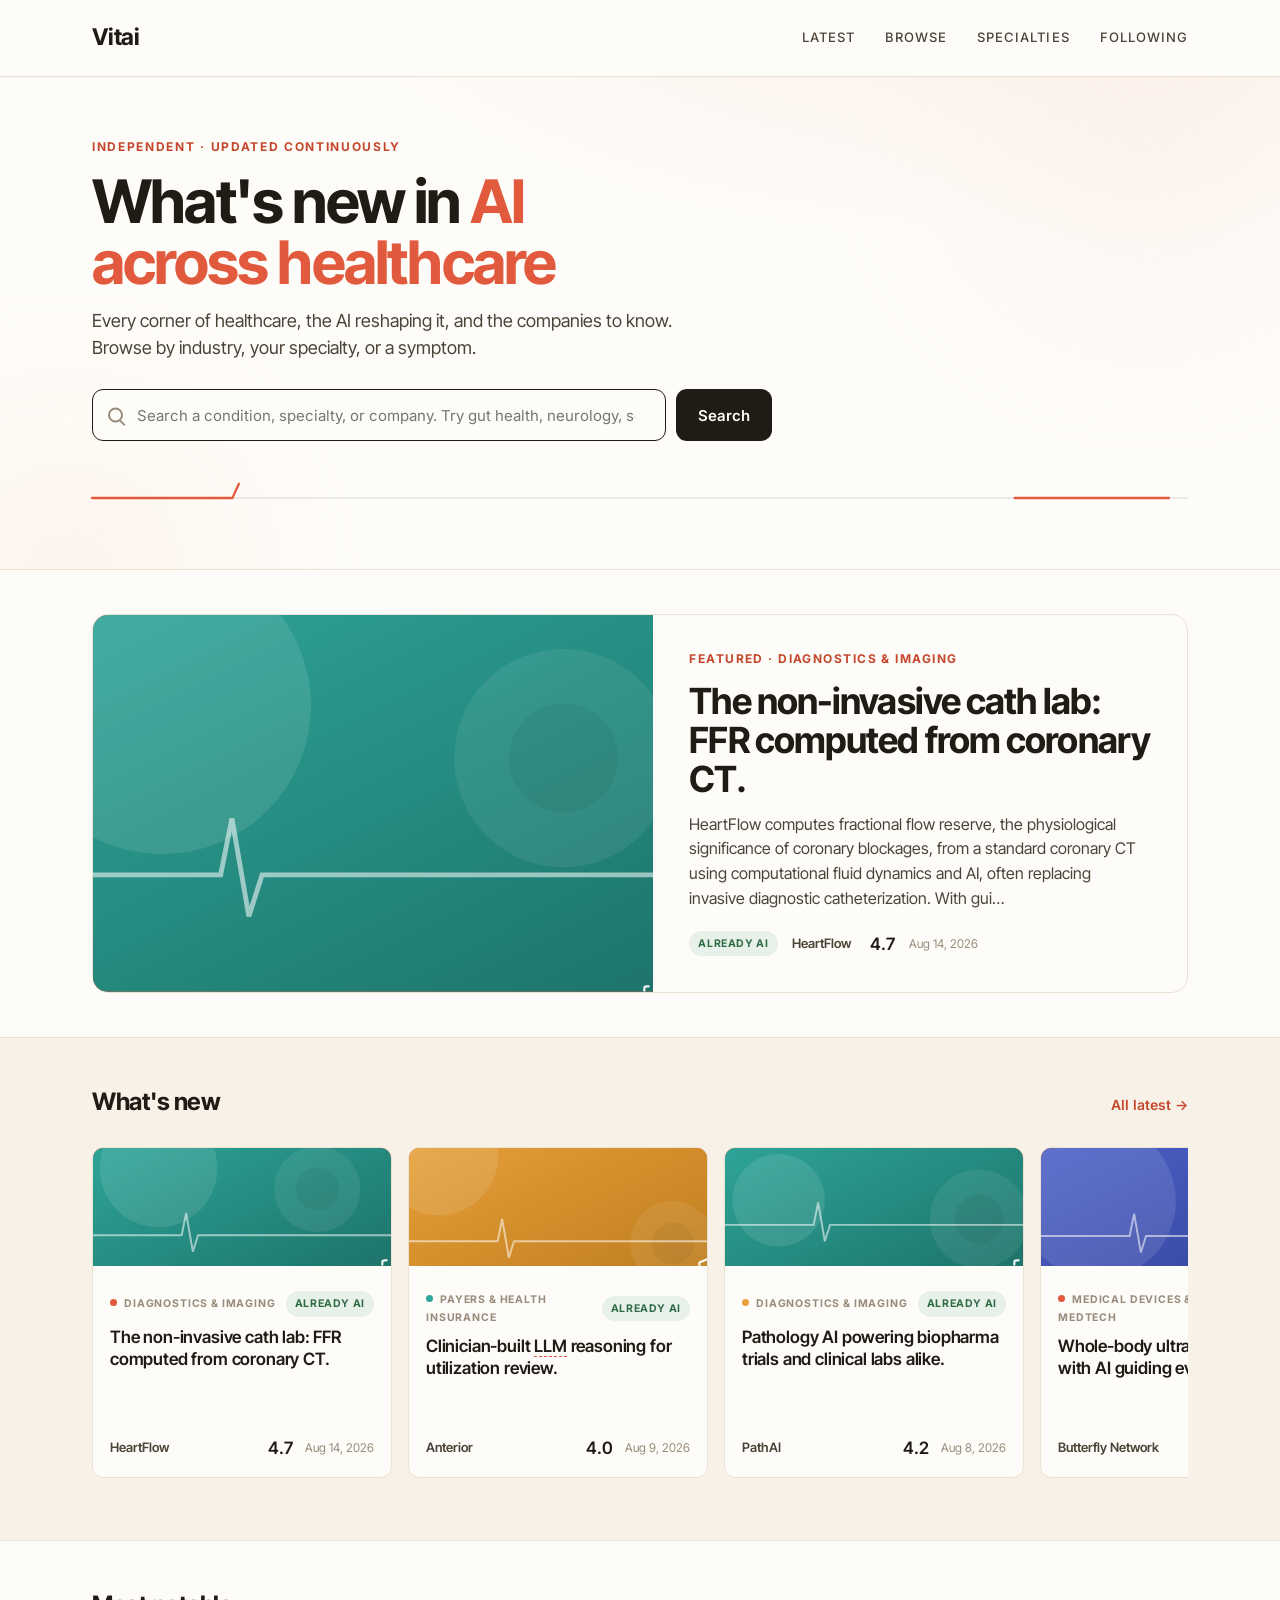
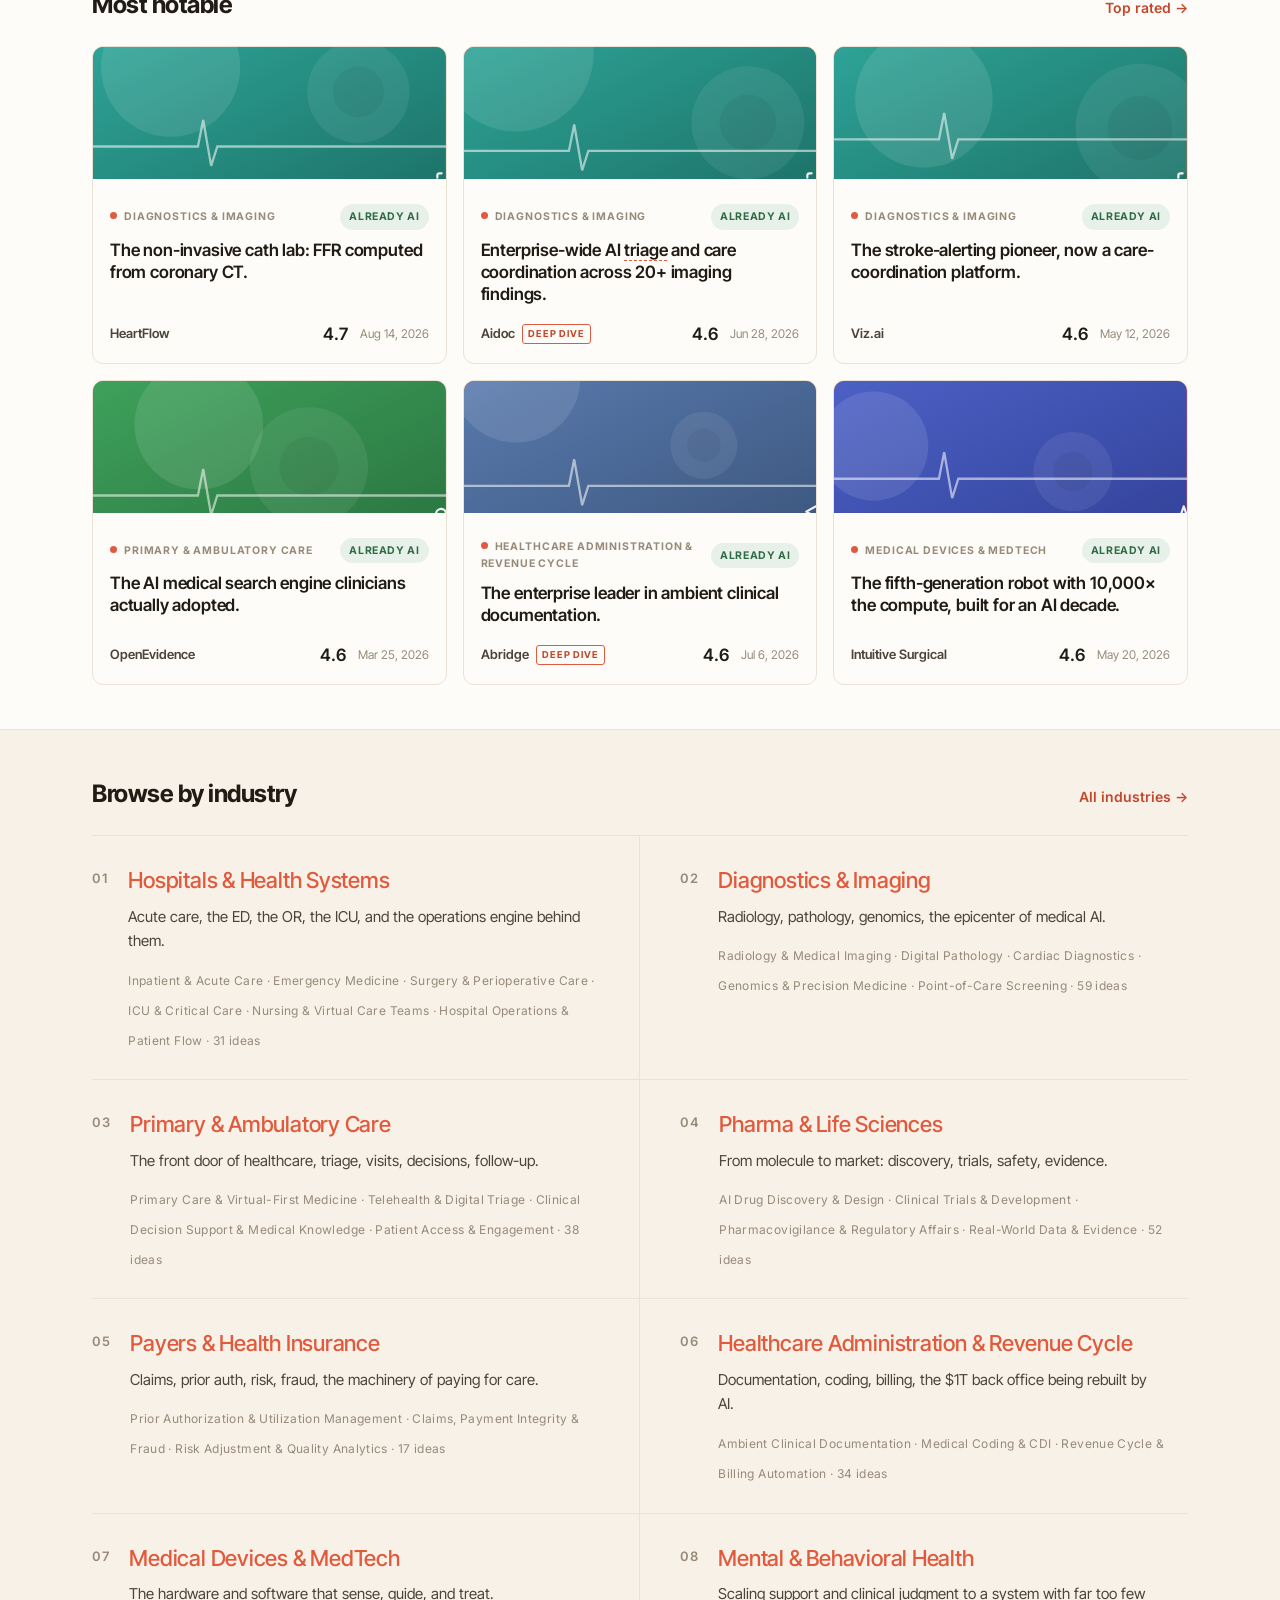
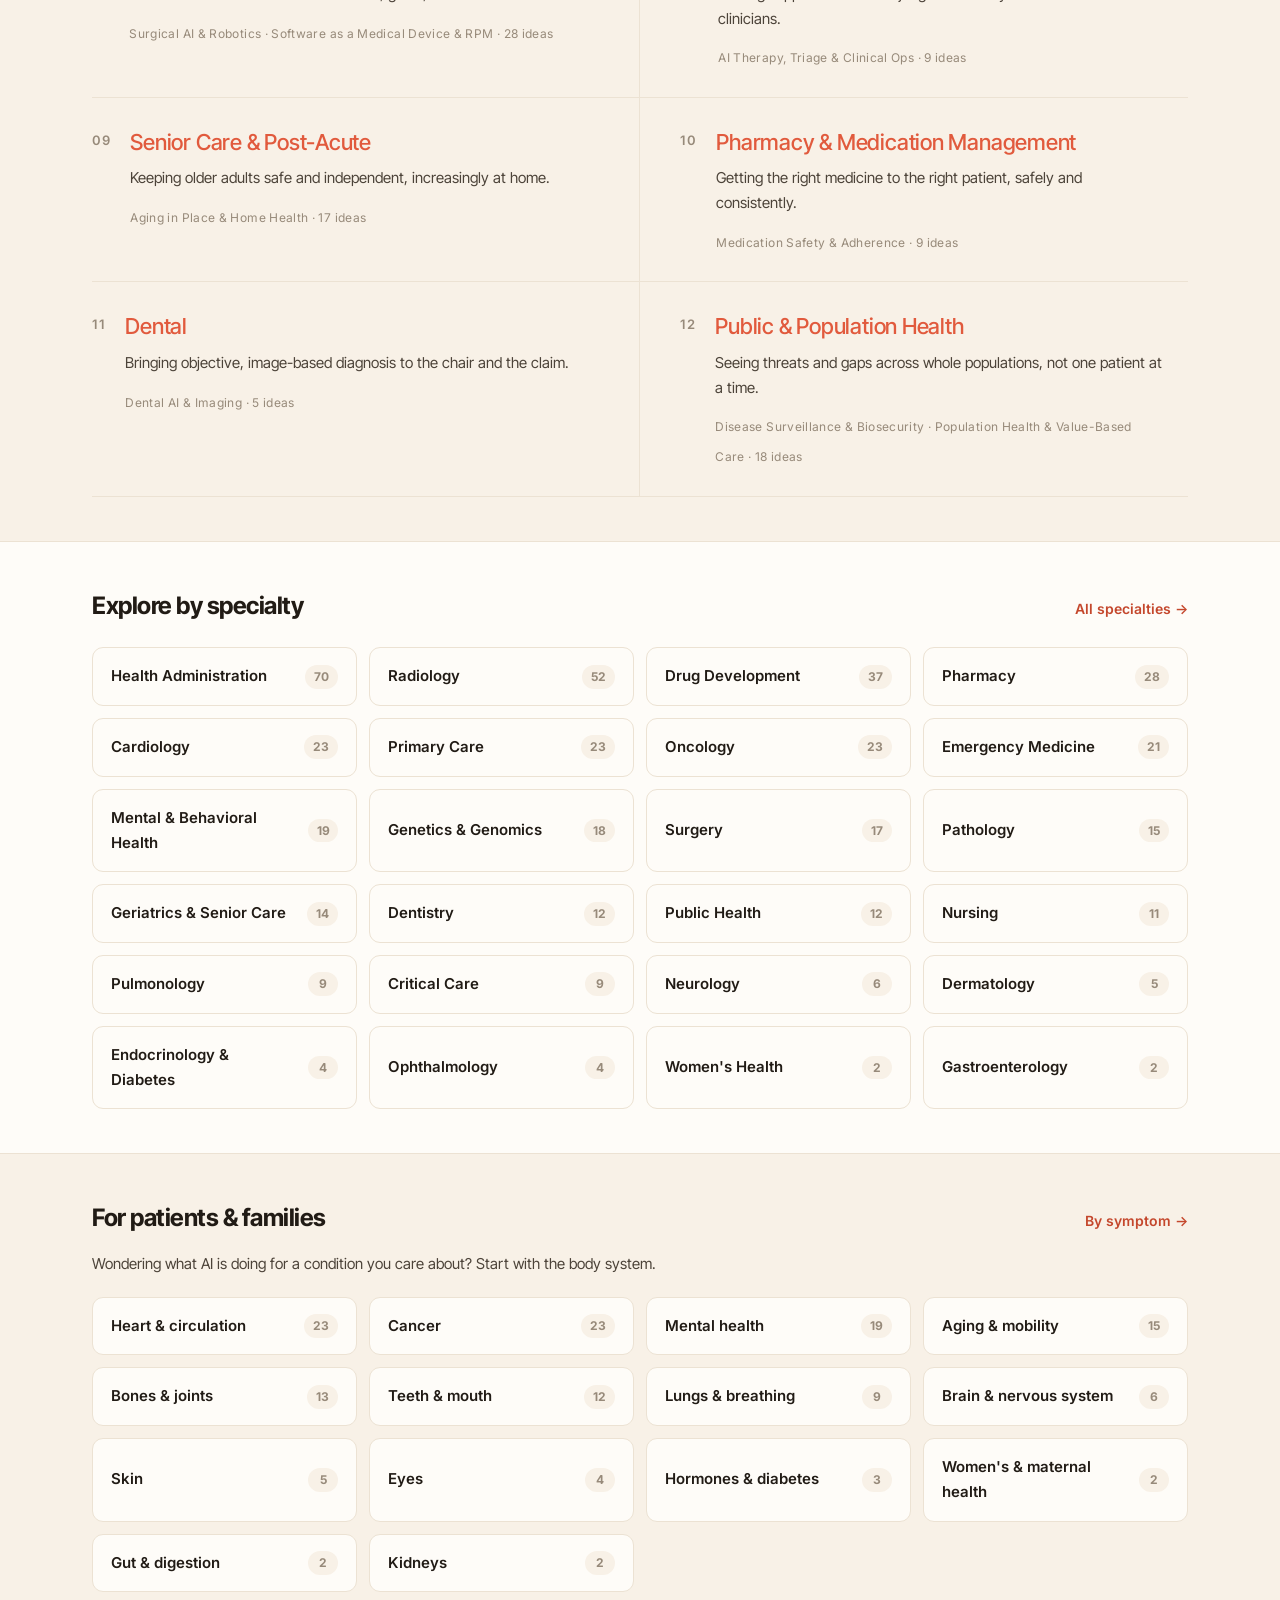
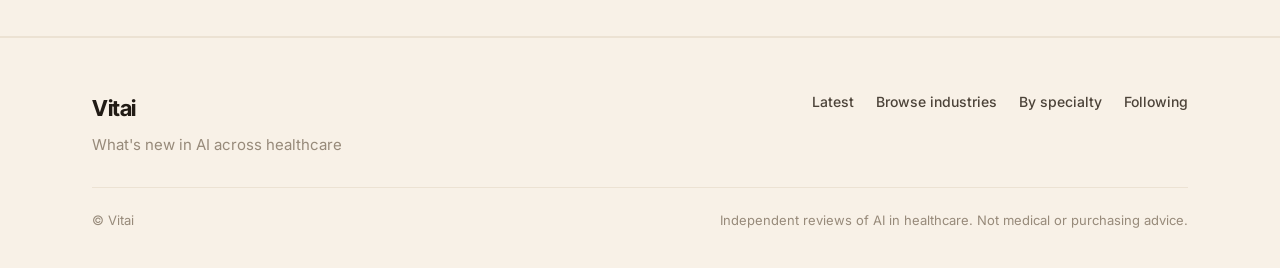
==== commit 45841336: "Make Vitai visual: cover art, featured hero, seamless filters - Generated cover art on every article" ====
--- a/index.html
+++ b/index.html
@@ -33,8 +33,13 @@
     </div>
   </section>
 
+  <!-- Featured lead -->
+  <section class="section-lite" id="lead-sec">
+    <div class="wrap"><div id="lead"></div></div>
+  </section>
+
   <!-- What's new -->
-  <section class="section-lite" id="whatsnew-sec">
+  <section class="section-lite alt" id="whatsnew-sec">
     <div class="wrap">
       <div class="row-head"><h2>What's new</h2><a class="link" href="reviews.html?sort=new">All latest →</a></div>
       <div class="feed-scroll" id="whatsnew"></div>
@@ -42,7 +47,7 @@
   </section>
 
   <!-- Most notable -->
-  <section class="section-lite alt" id="notable-sec">
+  <section class="section-lite" id="notable-sec">
     <div class="wrap">
       <div class="row-head"><h2>Most notable</h2><a class="link" href="reviews.html?sort=top">Top rated →</a></div>
       <div class="feed-grid" id="notable"></div>
@@ -50,7 +55,7 @@
   </section>
 
   <!-- Browse by industry -->
-  <section class="section-lite">
+  <section class="section-lite alt">
     <div class="wrap">
       <div class="row-head"><h2>Browse by industry</h2><a class="link" href="reviews.html">All industries →</a></div>
       <div class="areas" id="areas-grid"></div>
@@ -58,7 +63,7 @@
   </section>
 
   <!-- By specialty -->
-  <section class="section-lite alt">
+  <section class="section-lite">
     <div class="wrap">
       <div class="row-head"><h2>Explore by specialty</h2><a class="link" href="reviews.html?view=specialty">All specialties →</a></div>
       <div class="chip-row" id="specialty-chips"></div>
@@ -66,7 +71,7 @@
   </section>
 
   <!-- For patients -->
-  <section class="section-lite">
+  <section class="section-lite alt">
     <div class="wrap">
       <div class="row-head"><h2>For patients &amp; families</h2><a class="link" href="reviews.html?view=patient">By symptom →</a></div>
       <p class="row-note">Wondering what AI is doing for a condition you care about? Start with the body system.</p>
--- a/styles.css
+++ b/styles.css
@@ -902,3 +902,38 @@
 .foll-manage > summary { cursor: pointer; font-family: var(--sans); font-size: 13px; letter-spacing: 0.06em; text-transform: uppercase; font-weight: 700; color: var(--muted); list-style: none; padding: 12px 0; }
 .foll-manage > summary::-webkit-details-marker { display: none; }
 .foll-manage .foll-h { font-size: 15px; margin: 20px 0 12px; }
+
+/* ==========================================================================
+   Cover art + visual cards + featured lead (magazine feel)
+   ========================================================================== */
+.cover { position: relative; width: 100%; height: 132px; overflow: hidden; background: var(--accent); }
+.cover svg { position: absolute; inset: 0; width: 100%; height: 100%; display: block; }
+.cover-ico { position: absolute; right: 13px; bottom: 10px; color: #fff; opacity: .92; line-height: 0; }
+.cover-ico svg { width: 26px; height: 26px; }
+
+.fcard { padding: 0; overflow: hidden; }
+.fcard-body { padding: 15px 17px; display: flex; flex-direction: column; gap: 9px; flex: 1; }
+.feed-scroll .fcard .cover { height: 118px; }
+
+.acard-body { padding: 0 0 52px; }
+.acard-inner { padding: 15px 17px 0; display: flex; flex-direction: column; gap: 8px; }
+.acard .cover { height: 118px; }
+.acard .follow-btn { left: 17px; bottom: 14px; }
+
+/* Featured lead */
+.lead { display: grid; grid-template-columns: 1.05fr 1fr; min-height: 300px; border: 1px solid var(--line); border-radius: var(--radius); overflow: hidden; background: var(--paper); transition: box-shadow .18s ease, transform .18s ease; }
+.lead:hover { text-decoration: none; box-shadow: 0 16px 44px rgba(33,27,21,0.12); transform: translateY(-2px); }
+.lead .cover { height: 100%; }
+.lead-body { padding: 34px 36px; display: flex; flex-direction: column; justify-content: center; gap: 13px; }
+.lead-kicker { font-family: var(--sans); font-size: 12px; letter-spacing: 0.12em; text-transform: uppercase; color: var(--accent-ink); font-weight: 700; }
+.lead-idea { font-family: var(--display); font-weight: 700; font-size: clamp(24px,3vw,36px); line-height: 1.08; letter-spacing: -0.025em; margin: 0; color: var(--ink); }
+.lead:hover .lead-idea { color: var(--accent-ink); }
+.lead-sum { color: var(--ink-2); font-size: 16px; line-height: 1.55; margin: 0; }
+.lead-foot { display: flex; align-items: center; gap: 14px; flex-wrap: wrap; margin-top: 6px; }
+@media (max-width: 720px){ .lead { grid-template-columns: 1fr; } .lead .cover { height: 170px; } .lead-body { padding: 24px; } }
+
+/* Following filter bar → seamless underline tabs */
+.fbar { gap: 2px; border-bottom: 1px solid var(--line); padding-bottom: 0; overflow-x: auto; -webkit-overflow-scrolling: touch; }
+.fbar-chip { border: 0; background: transparent; border-radius: 0; border-bottom: 2px solid transparent; padding: 9px 13px; color: var(--ink-2); margin-bottom: -1px; white-space: nowrap; }
+.fbar-chip:hover { border-color: transparent; color: var(--ink); background: transparent; }
+.fbar-chip.on { background: transparent; color: var(--accent-ink); border-bottom-color: var(--accent); }
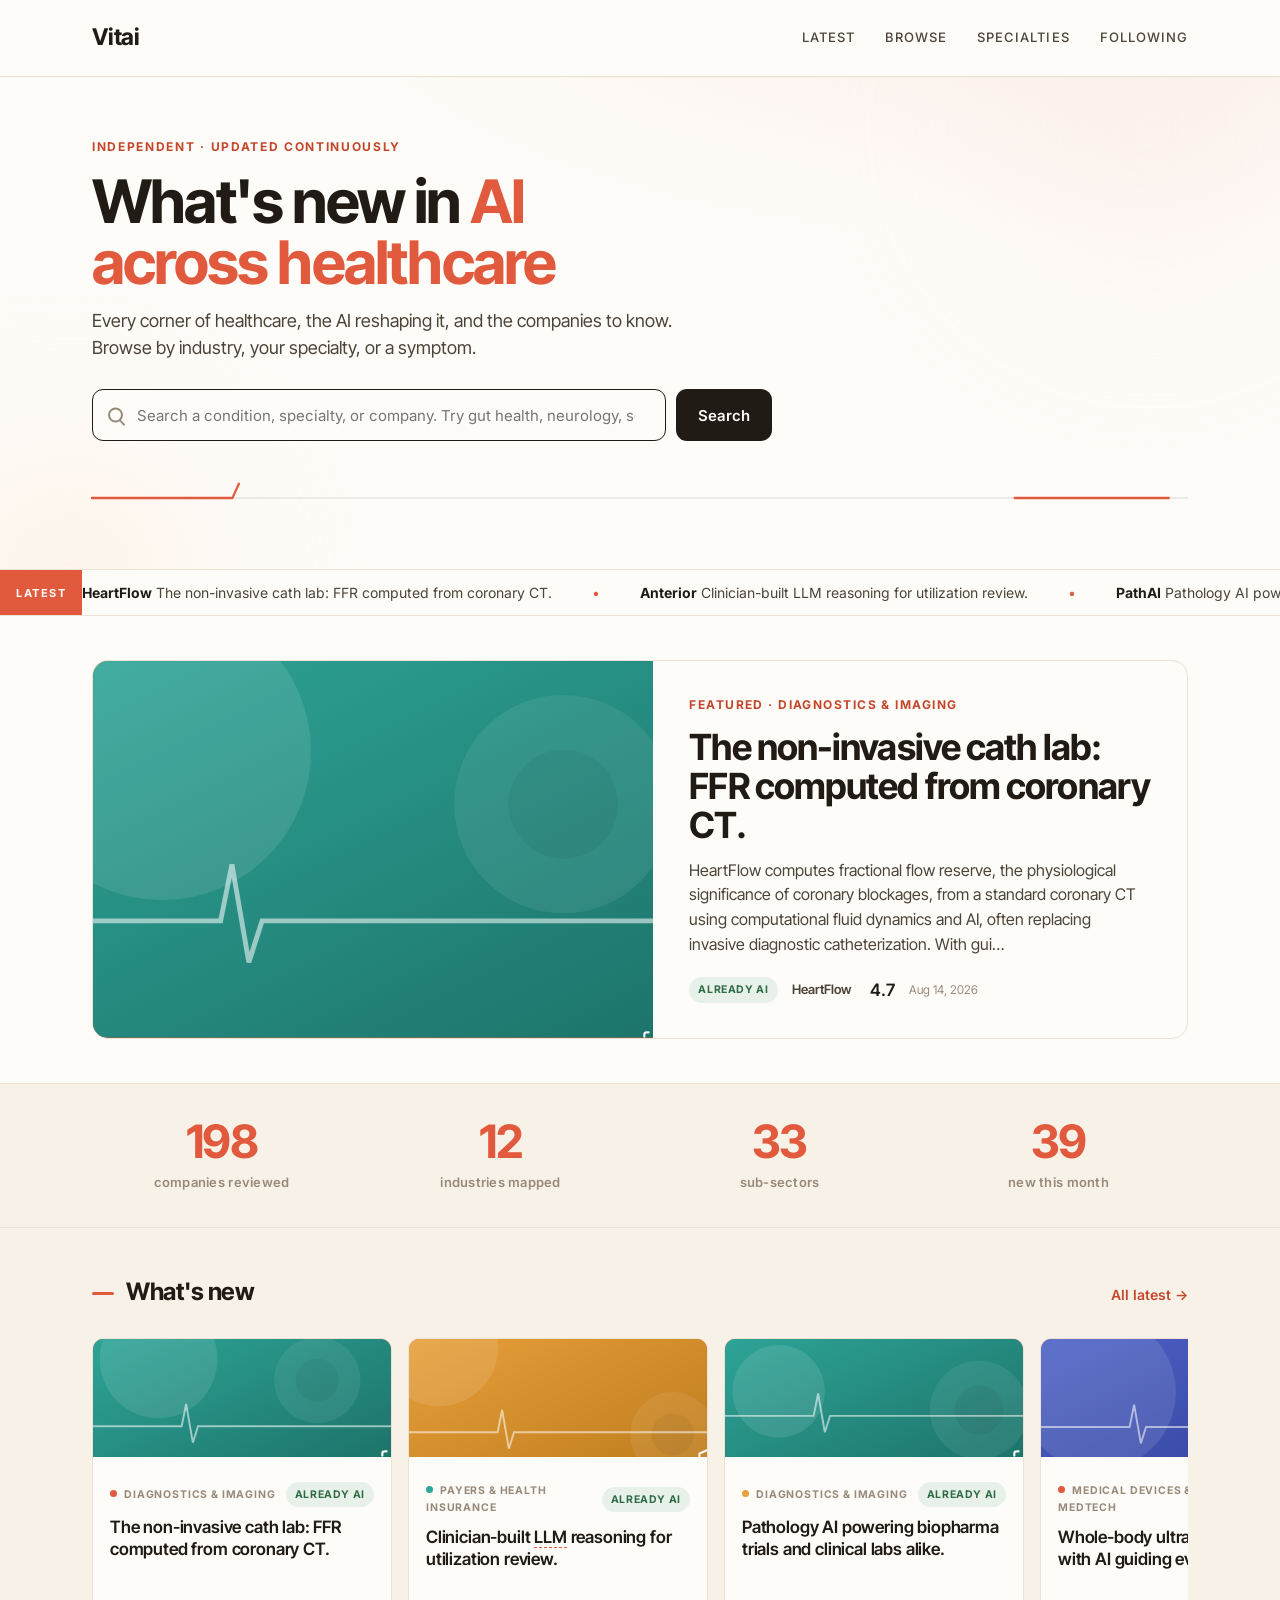
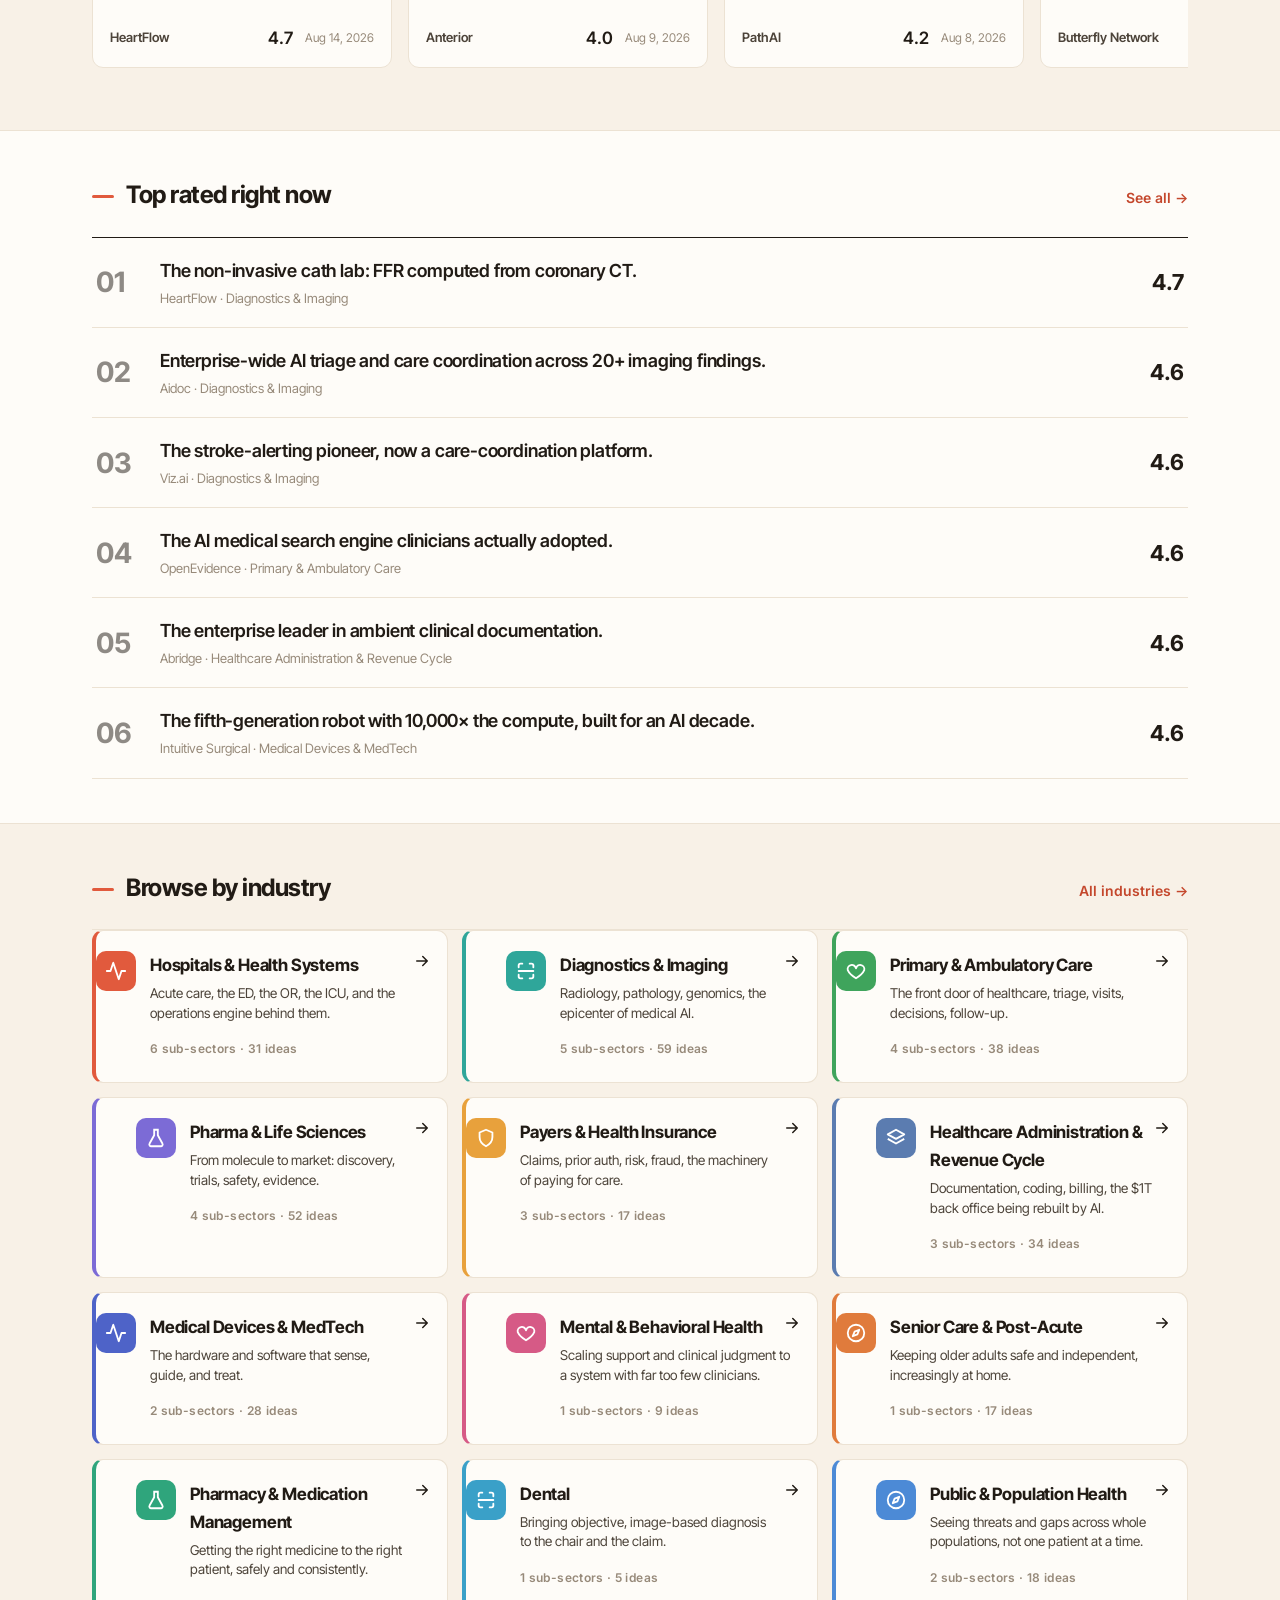
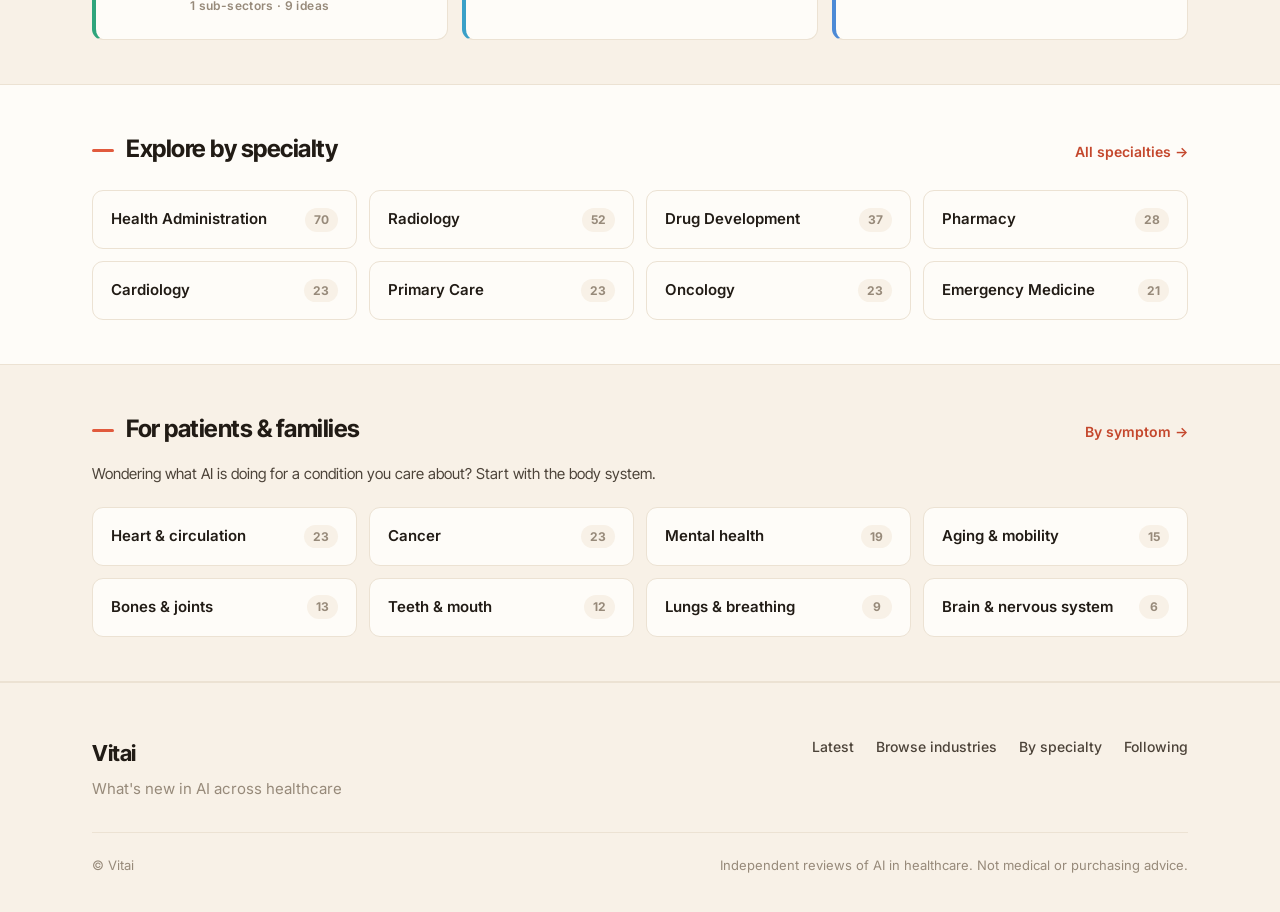
==== commit 19372ede: "Add variety + motion to the homepage - Moving headline ticker (auto-scroll, pause on hover). - Anima" ====
--- a/index.html
+++ b/index.html
@@ -33,9 +33,20 @@
     </div>
   </section>
 
+  <!-- Moving headline ticker -->
+  <div class="ticker" aria-label="Latest headlines">
+    <span class="ticker-label">Latest</span>
+    <div class="ticker-view"><div class="ticker-track" id="ticker-track"></div></div>
+  </div>
+
   <!-- Featured lead -->
   <section class="section-lite" id="lead-sec">
     <div class="wrap"><div id="lead"></div></div>
+  </section>
+
+  <!-- Animated stats band -->
+  <section class="statband">
+    <div class="wrap"><div class="stats" id="stats"></div></div>
   </section>
 
   <!-- What's new -->
@@ -46,11 +57,11 @@
     </div>
   </section>
 
-  <!-- Most notable -->
+  <!-- Top rated (ranked list) -->
   <section class="section-lite" id="notable-sec">
     <div class="wrap">
-      <div class="row-head"><h2>Most notable</h2><a class="link" href="reviews.html?sort=top">Top rated →</a></div>
-      <div class="feed-grid" id="notable"></div>
+      <div class="row-head"><h2>Top rated right now</h2><a class="link" href="reviews.html?sort=top">See all →</a></div>
+      <div class="ranked" id="topranked"></div>
     </div>
   </section>
 
--- a/styles.css
+++ b/styles.css
@@ -937,3 +937,63 @@
 .fbar-chip { border: 0; background: transparent; border-radius: 0; border-bottom: 2px solid transparent; padding: 9px 13px; color: var(--ink-2); margin-bottom: -1px; white-space: nowrap; }
 .fbar-chip:hover { border-color: transparent; color: var(--ink); background: transparent; }
 .fbar-chip.on { background: transparent; color: var(--accent-ink); border-bottom-color: var(--accent); }
+
+/* Load-more + section accent (structure without overwhelm) */
+.more-wrap { display: flex; justify-content: center; margin-top: 26px; }
+.load-more { font-family: var(--sans); font-size: 14px; font-weight: 600; padding: 12px 26px; border-radius: 999px;
+  border: 1px solid var(--line-2); background: var(--paper); color: var(--ink); cursor: pointer; transition: all .12s ease; }
+.load-more:hover { background: var(--ink); color: var(--paper); border-color: var(--ink); }
+.row-head h2::before { content: ""; display: inline-block; width: 22px; height: 3px; background: var(--accent); border-radius: 2px; margin-right: 12px; vertical-align: middle; }
+
+/* ==========================================================================
+   Variety + motion: ticker, stat band, ranked list, colorized industry tiles
+   ========================================================================== */
+/* Moving headline ticker */
+.ticker { display: flex; align-items: stretch; border-bottom: 1px solid var(--line); background: var(--paper); overflow: hidden; }
+.ticker-label { flex: 0 0 auto; display: flex; align-items: center; padding: 0 16px; background: var(--accent); color: #fff;
+  font-family: var(--sans); font-size: 11px; letter-spacing: 0.14em; text-transform: uppercase; font-weight: 700; }
+.ticker-view { flex: 1; overflow: hidden; position: relative; }
+.ticker-track { display: inline-flex; white-space: nowrap; align-items: center; gap: 40px; padding: 11px 0; animation: ticker 55s linear infinite; will-change: transform; }
+.ticker:hover .ticker-track { animation-play-state: paused; }
+.tick { font-family: var(--sans); font-size: 14px; color: var(--ink-2); flex: 0 0 auto; }
+.tick:hover { color: var(--accent-ink); text-decoration: none; }
+.tick-co { font-weight: 700; color: var(--ink); }
+.tick + .tick::before { content: "•"; color: var(--accent); margin-right: 40px; }
+@keyframes ticker { from { transform: translateX(0); } to { transform: translateX(-50%); } }
+@media (prefers-reduced-motion: reduce) { .ticker-track { animation: none; } }
+
+/* Animated stat band */
+.statband { background: var(--paper-2); border-bottom: 1px solid var(--line); padding: 34px 0; }
+.stats { display: grid; grid-template-columns: repeat(4, 1fr); gap: 20px; }
+.stat { text-align: center; }
+.stat-n { display: block; font-family: var(--display); font-weight: 700; font-size: clamp(30px,4.4vw,46px); line-height: 1; letter-spacing: -0.03em; color: var(--accent); }
+.stat-l { display: block; margin-top: 8px; font-family: var(--sans); font-size: 13px; font-weight: 600; color: var(--muted); letter-spacing: 0.02em; }
+@media (max-width: 620px){ .stats { grid-template-columns: repeat(2, 1fr); gap: 26px 12px; } }
+
+/* Ranked list */
+.ranked { border-top: 1px solid var(--line-2); }
+.rank-row { display: flex; align-items: center; gap: 20px; padding: 18px 4px; border-bottom: 1px solid var(--line); transition: padding-left .15s ease, background .15s ease; }
+.rank-row:hover { text-decoration: none; padding-left: 12px; background: linear-gradient(90deg, var(--paper-2), transparent 70%); }
+.rank-no { font-family: var(--display); font-weight: 700; font-size: 28px; color: var(--line-2); opacity: .5; min-width: 44px; }
+.rank-row:hover .rank-no { color: var(--accent); opacity: 1; }
+.rank-body { flex: 1; min-width: 0; }
+.rank-idea { display: block; font-family: var(--display); font-weight: 600; font-size: 18px; letter-spacing: -0.01em; color: var(--ink); }
+.rank-meta { display: block; font-size: 13px; color: var(--muted); margin-top: 2px; }
+.rank-score { font-family: var(--display); font-weight: 700; font-size: 22px; color: var(--ink); }
+
+/* Colorized industry tiles */
+.areas { display: grid; grid-template-columns: repeat(3, 1fr); gap: 14px; }
+.area { position: relative; display: flex; align-items: flex-start; gap: 14px; padding: 20px; border: 1px solid var(--line);
+  border-left: 4px solid var(--ic, var(--accent)); border-radius: var(--radius-sm); background: var(--paper); transition: box-shadow .15s ease, transform .15s ease; }
+.area:hover { text-decoration: none; box-shadow: 0 10px 28px rgba(33,27,21,0.08); transform: translateY(-2px); }
+.area-ico { flex: 0 0 auto; width: 40px; height: 40px; border-radius: 10px; display: flex; align-items: center; justify-content: center; color: #fff; background: var(--ic, var(--accent)); }
+.area-ico svg { width: 22px; height: 22px; }
+.area .body { flex: 1; min-width: 0; }
+.area .body h3 { font-family: var(--display); font-weight: 700; font-size: 17px; letter-spacing: -0.01em; margin: 0 0 5px; color: var(--ink); }
+.area .body p { font-size: 13.5px; color: var(--ink-2); line-height: 1.45; margin: 0 0 9px; }
+.area .subs { font-size: 12px; color: var(--muted); font-weight: 600; }
+.area-go { position: absolute; right: 16px; top: 18px; color: var(--line-2); }
+.area:hover .area-go { color: var(--ic, var(--accent)); }
+.area-go svg { width: 18px; height: 18px; }
+@media (max-width: 860px){ .areas { grid-template-columns: repeat(2, 1fr); } }
+@media (max-width: 560px){ .areas { grid-template-columns: 1fr; } }
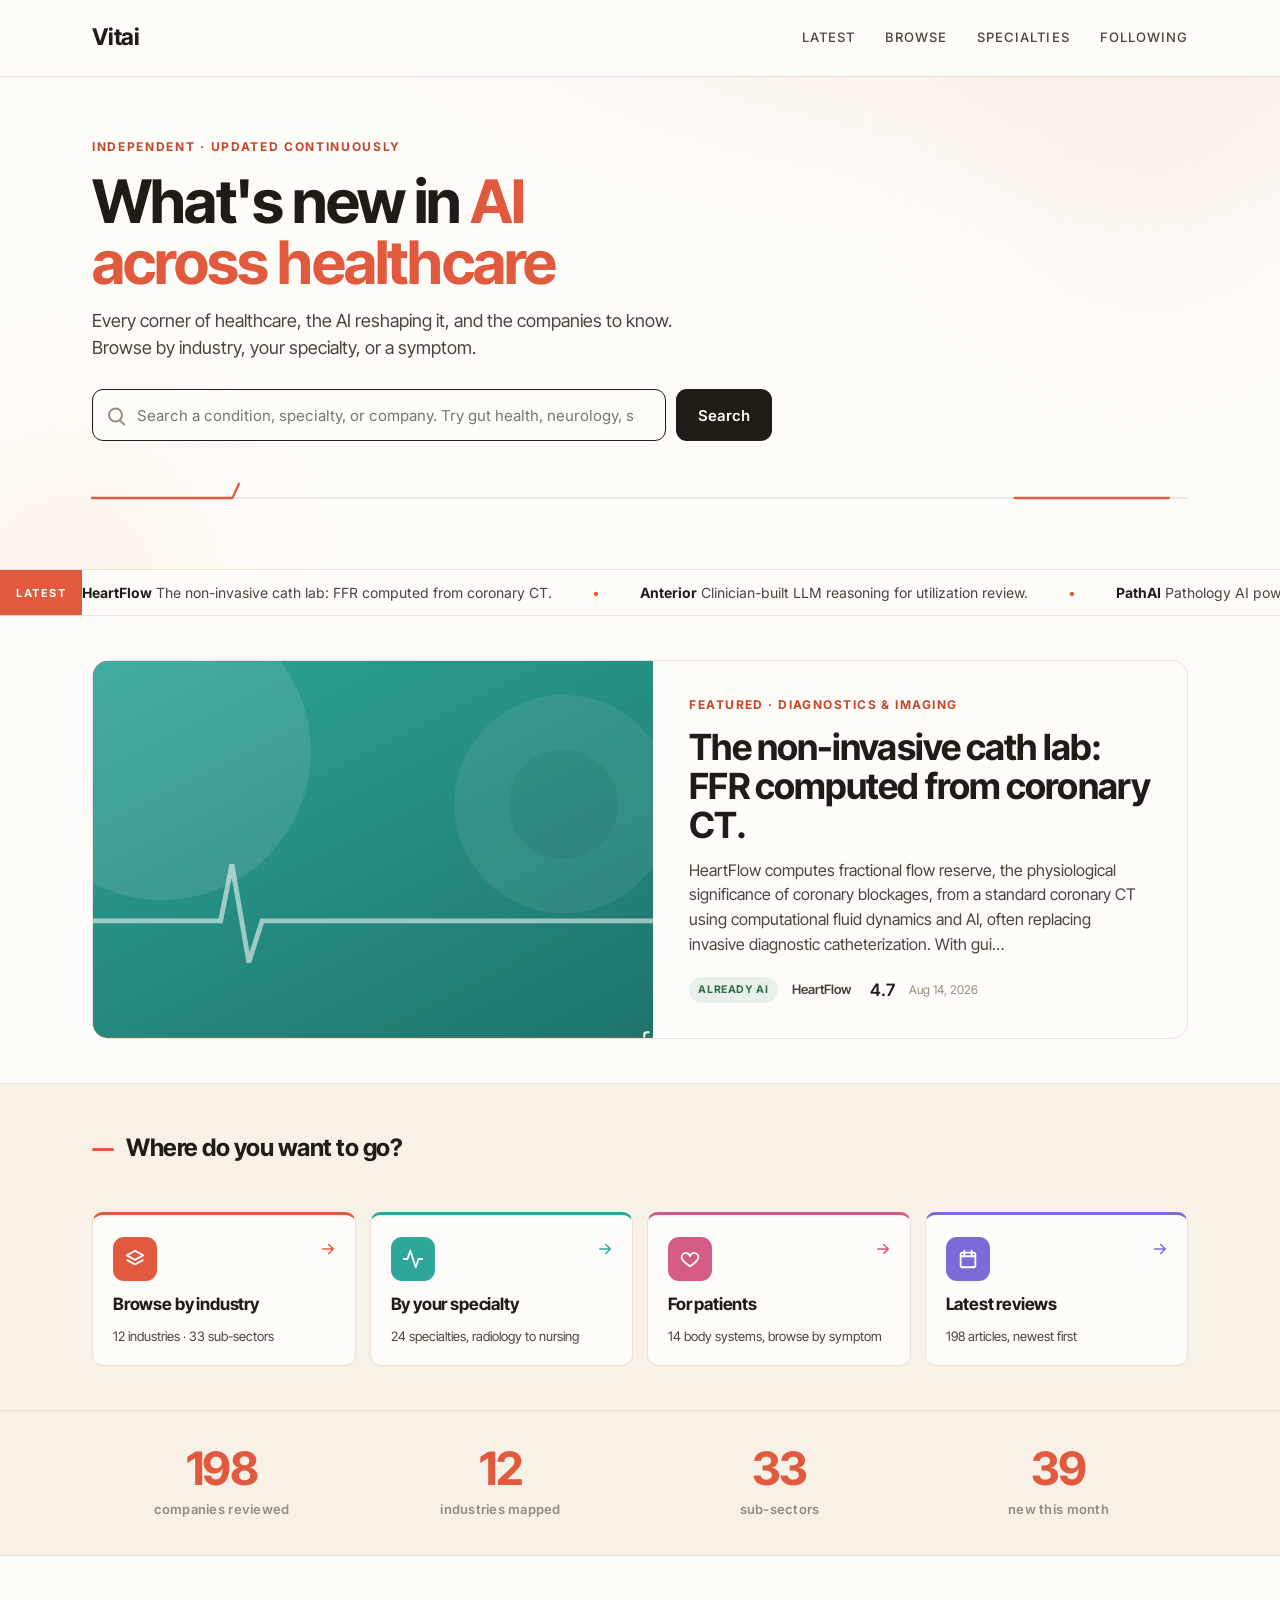
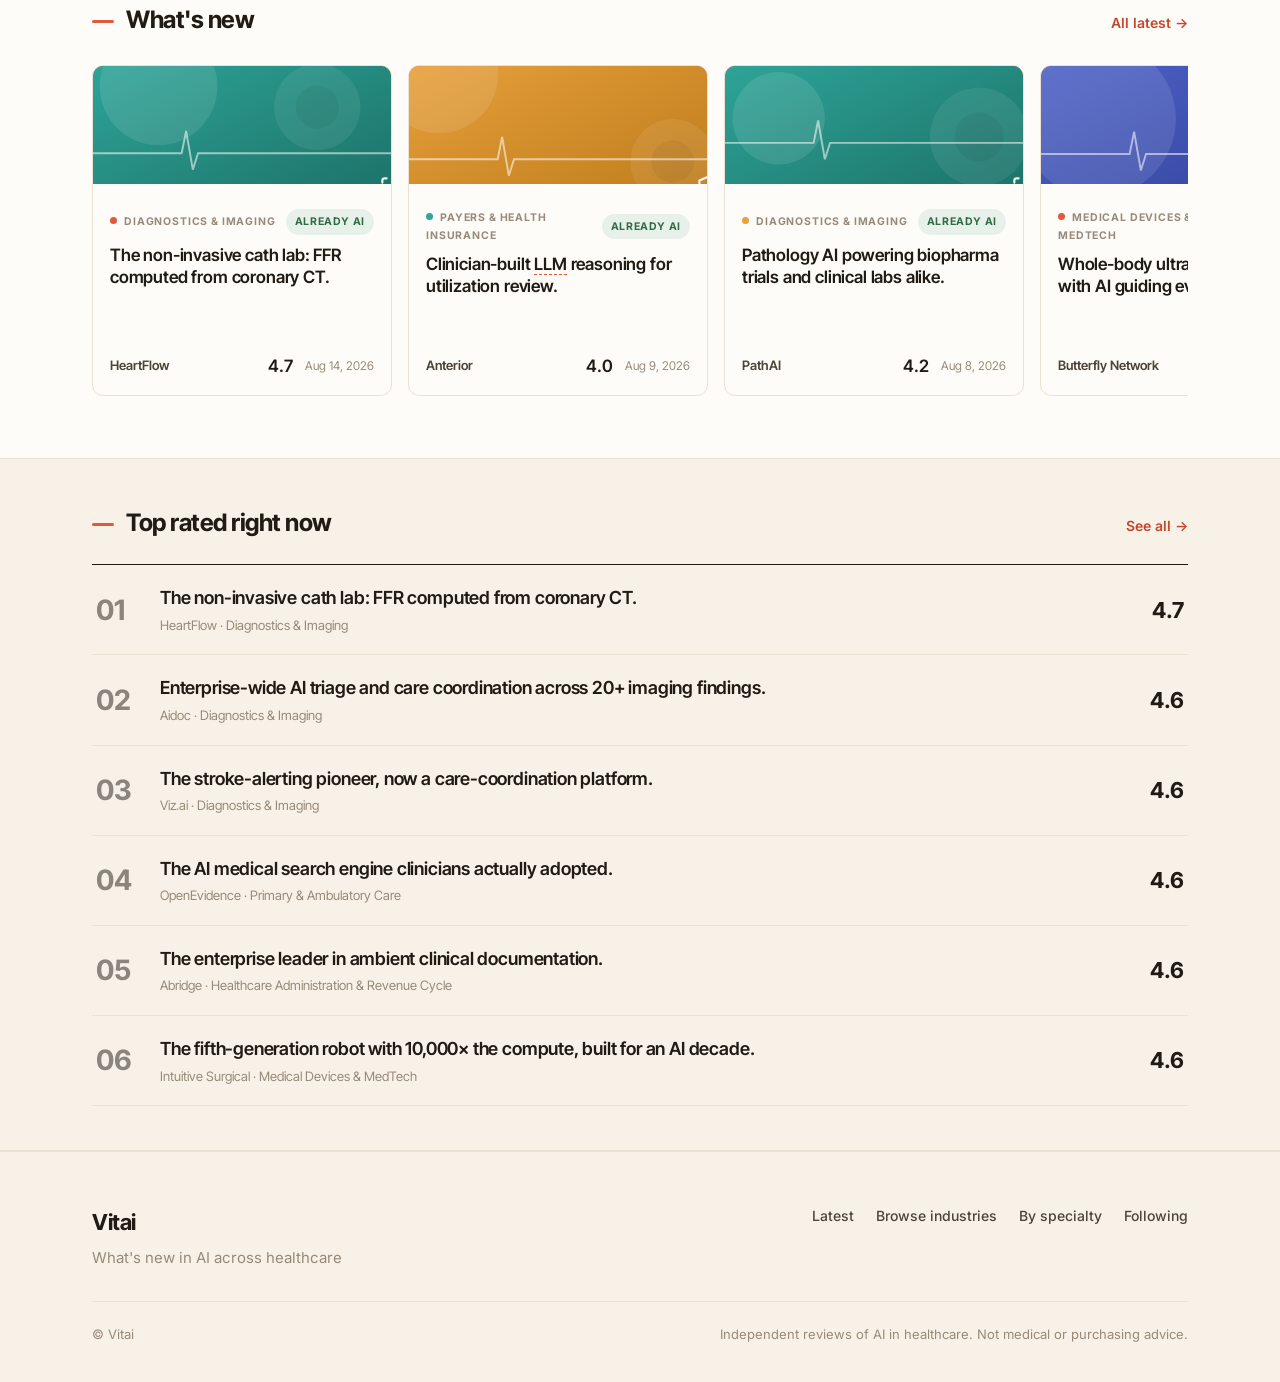
==== commit 78dc85d5: "Reorganize into clear pages + company logos - Browse: clean industry cards (icon + name + one-line b" ====
--- a/index.html
+++ b/index.html
@@ -44,13 +44,21 @@
     <div class="wrap"><div id="lead"></div></div>
   </section>
 
+  <!-- Explore chooser: the one clear way to navigate -->
+  <section class="section-lite alt">
+    <div class="wrap">
+      <div class="row-head"><h2>Where do you want to go?</h2></div>
+      <div class="explore" id="explore"></div>
+    </div>
+  </section>
+
   <!-- Animated stats band -->
   <section class="statband">
     <div class="wrap"><div class="stats" id="stats"></div></div>
   </section>
 
   <!-- What's new -->
-  <section class="section-lite alt" id="whatsnew-sec">
+  <section class="section-lite" id="whatsnew-sec">
     <div class="wrap">
       <div class="row-head"><h2>What's new</h2><a class="link" href="reviews.html?sort=new">All latest →</a></div>
       <div class="feed-scroll" id="whatsnew"></div>
@@ -58,35 +66,10 @@
   </section>
 
   <!-- Top rated (ranked list) -->
-  <section class="section-lite" id="notable-sec">
+  <section class="section-lite alt" id="notable-sec">
     <div class="wrap">
       <div class="row-head"><h2>Top rated right now</h2><a class="link" href="reviews.html?sort=top">See all →</a></div>
       <div class="ranked" id="topranked"></div>
-    </div>
-  </section>
-
-  <!-- Browse by industry -->
-  <section class="section-lite alt">
-    <div class="wrap">
-      <div class="row-head"><h2>Browse by industry</h2><a class="link" href="reviews.html">All industries →</a></div>
-      <div class="areas" id="areas-grid"></div>
-    </div>
-  </section>
-
-  <!-- By specialty -->
-  <section class="section-lite">
-    <div class="wrap">
-      <div class="row-head"><h2>Explore by specialty</h2><a class="link" href="reviews.html?view=specialty">All specialties →</a></div>
-      <div class="chip-row" id="specialty-chips"></div>
-    </div>
-  </section>
-
-  <!-- For patients -->
-  <section class="section-lite alt">
-    <div class="wrap">
-      <div class="row-head"><h2>For patients &amp; families</h2><a class="link" href="reviews.html?view=patient">By symptom →</a></div>
-      <p class="row-note">Wondering what AI is doing for a condition you care about? Start with the body system.</p>
-      <div class="chip-row" id="system-chips"></div>
     </div>
   </section>
 
--- a/styles.css
+++ b/styles.css
@@ -997,3 +997,59 @@
 .area-go svg { width: 18px; height: 18px; }
 @media (max-width: 860px){ .areas { grid-template-columns: repeat(2, 1fr); } }
 @media (max-width: 560px){ .areas { grid-template-columns: 1fr; } }
+
+/* ==========================================================================
+   Cleaner explorer: industry cards, sub-sector cards, company logos
+   ========================================================================== */
+/* Industry cards: icon + color, no long word-list */
+.ind-card { position: relative; padding: 24px 22px 22px; border: 1px solid var(--line); border-top: 3px solid var(--ic, var(--accent));
+  border-radius: var(--radius-sm); background: var(--paper); display: flex; flex-direction: column; gap: 8px; transition: box-shadow .15s ease, transform .15s ease; }
+.ind-card:hover { text-decoration: none; box-shadow: 0 12px 30px rgba(33,27,21,0.09); transform: translateY(-2px); }
+.ind-ico { width: 42px; height: 42px; border-radius: 11px; display: flex; align-items: center; justify-content: center; color: #fff; background: var(--ic, var(--accent)); margin-bottom: 6px; }
+.ind-ico svg { width: 23px; height: 23px; }
+.ind-card h3 { font-family: var(--display); font-weight: 700; font-size: 19px; letter-spacing: -0.02em; margin: 0; color: var(--ink); }
+.ind-card p { font-size: 14px; color: var(--ink-2); line-height: 1.5; margin: 0; }
+.ind-card .ind-go { margin-top: auto; padding-top: 10px; font-family: var(--sans); font-size: 12.5px; font-weight: 700; letter-spacing: 0.02em; color: var(--ic, var(--accent-ink)); }
+.ind-card .ind-go em { font-style: normal; }
+
+/* Detail head (industry page) */
+.detail-head { display: flex; gap: 16px; align-items: flex-start; margin-bottom: 26px; }
+.detail-head .ind-ico { flex: 0 0 auto; margin: 0; }
+.detail-head .ind-title { margin: 0 0 6px; }
+.detail-head .ind-blurb { margin: 0; }
+
+/* Sub-sector cards */
+.sub-grid { display: grid; grid-template-columns: repeat(auto-fill, minmax(280px, 1fr)); gap: 14px; }
+.sub-card { display: flex; flex-direction: column; gap: 9px; padding: 20px; border: 1px solid var(--line); border-radius: var(--radius-sm); background: var(--paper); transition: box-shadow .15s ease, border-color .15s ease, transform .15s ease; }
+.sub-card:hover { text-decoration: none; box-shadow: 0 10px 26px rgba(33,27,21,0.08); border-color: var(--line-2); transform: translateY(-2px); }
+.sub-card-top { display: flex; align-items: baseline; justify-content: space-between; gap: 10px; }
+.sub-card-top h3 { font-family: var(--display); font-weight: 700; font-size: 17px; letter-spacing: -0.01em; margin: 0; color: var(--ink); }
+.sub-adopt { font-size: 10.5px; font-weight: 700; letter-spacing: 0.04em; text-transform: uppercase; color: var(--accent-ink); background: var(--accent-soft); padding: 3px 8px; border-radius: 999px; white-space: nowrap; }
+.sub-card p { font-size: 13.5px; color: var(--ink-2); line-height: 1.5; margin: 0; }
+.sub-card .sub-go { margin-top: auto; padding-top: 4px; font-family: var(--sans); font-size: 12.5px; font-weight: 700; color: var(--accent-ink); }
+.sub-card .sub-go em { font-style: normal; }
+.crumb-sep { color: var(--muted); margin: 0 4px; }
+
+/* Company logos */
+.logo { display: inline-flex; align-items: center; justify-content: center; border-radius: 8px; overflow: hidden; background: #fff; border: 1px solid var(--line); flex: 0 0 auto; }
+.logo img { width: 100%; height: 100%; object-fit: contain; padding: 4px; }
+.logo-fb { display: flex; align-items: center; justify-content: center; width: 100%; height: 100%; font-family: var(--display); font-weight: 700; color: #fff; background: var(--accent); border-radius: 8px; }
+.co-grid { display: grid; grid-template-columns: repeat(auto-fill, minmax(190px, 1fr)); gap: 10px; }
+.co-tile { display: flex; align-items: center; gap: 11px; padding: 10px 12px; border: 1px solid var(--line); border-radius: var(--radius-sm); background: var(--paper); transition: border-color .12s ease, box-shadow .12s ease; }
+a.co-tile:hover { text-decoration: none; border-color: var(--accent); box-shadow: 0 4px 14px rgba(33,27,21,0.06); }
+.co-name { font-size: 14px; font-weight: 600; color: var(--ink); overflow: hidden; text-overflow: ellipsis; white-space: nowrap; }
+
+/* Explore chooser (homepage: the clear way to navigate) */
+.explore { display: grid; grid-template-columns: repeat(4, 1fr); gap: 14px; }
+.xcard { position: relative; display: flex; flex-direction: column; gap: 9px; padding: 22px 20px 20px;
+  border: 1px solid var(--line); border-top: 3px solid var(--ic, var(--accent)); border-radius: var(--radius-sm);
+  background: var(--paper); transition: box-shadow .15s ease, transform .15s ease; }
+.xcard:hover { text-decoration: none; box-shadow: 0 12px 30px rgba(33,27,21,0.09); transform: translateY(-2px); }
+.xico { width: 44px; height: 44px; border-radius: 11px; background: var(--ic, var(--accent)); color: #fff; display: flex; align-items: center; justify-content: center; }
+.xico svg { width: 22px; height: 22px; }
+.xtitle { font-family: var(--display); font-weight: 700; font-size: 17px; letter-spacing: -0.01em; color: var(--ink); }
+.xdesc { font-size: 13px; color: var(--ink-2); line-height: 1.45; }
+.xgo { position: absolute; top: 22px; right: 18px; color: var(--ic, var(--accent)); }
+.xgo svg { width: 18px; height: 18px; }
+@media (max-width: 860px){ .explore { grid-template-columns: repeat(2, 1fr); } }
+@media (max-width: 460px){ .explore { grid-template-columns: 1fr; } }
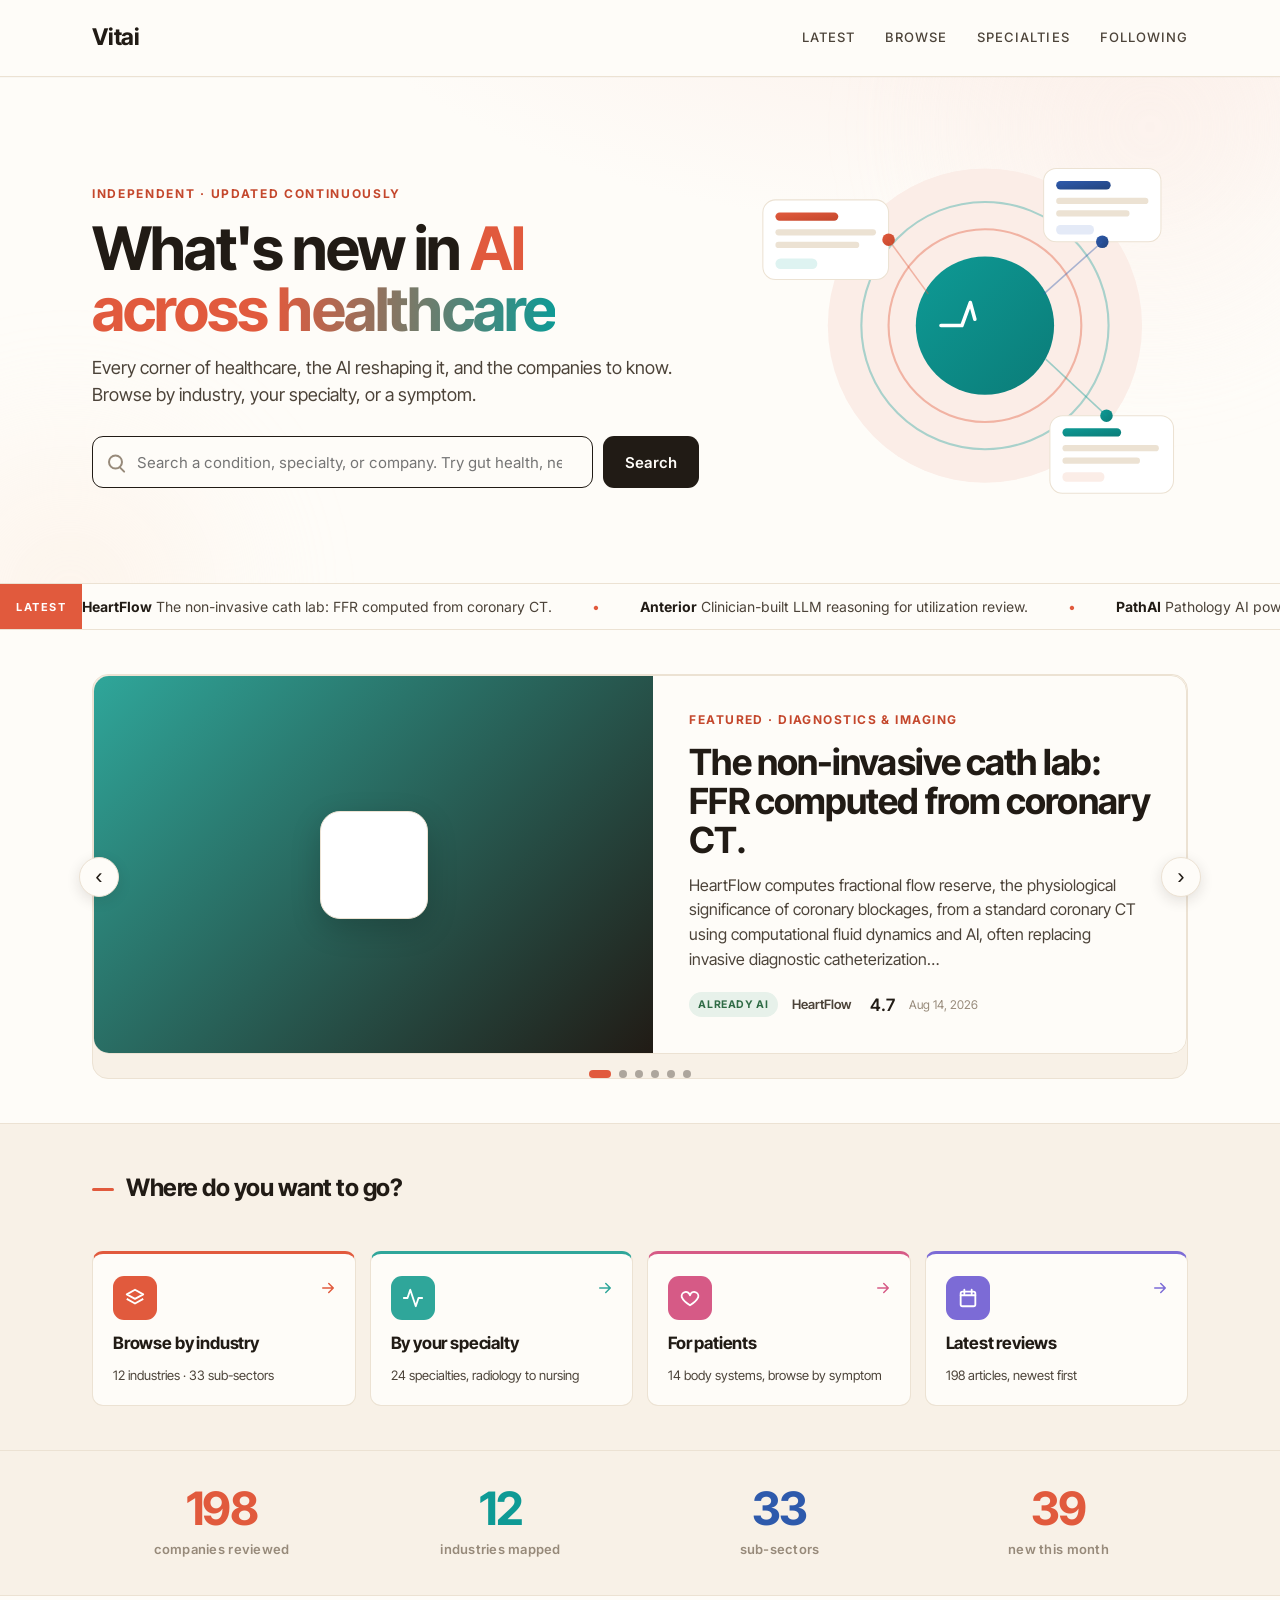
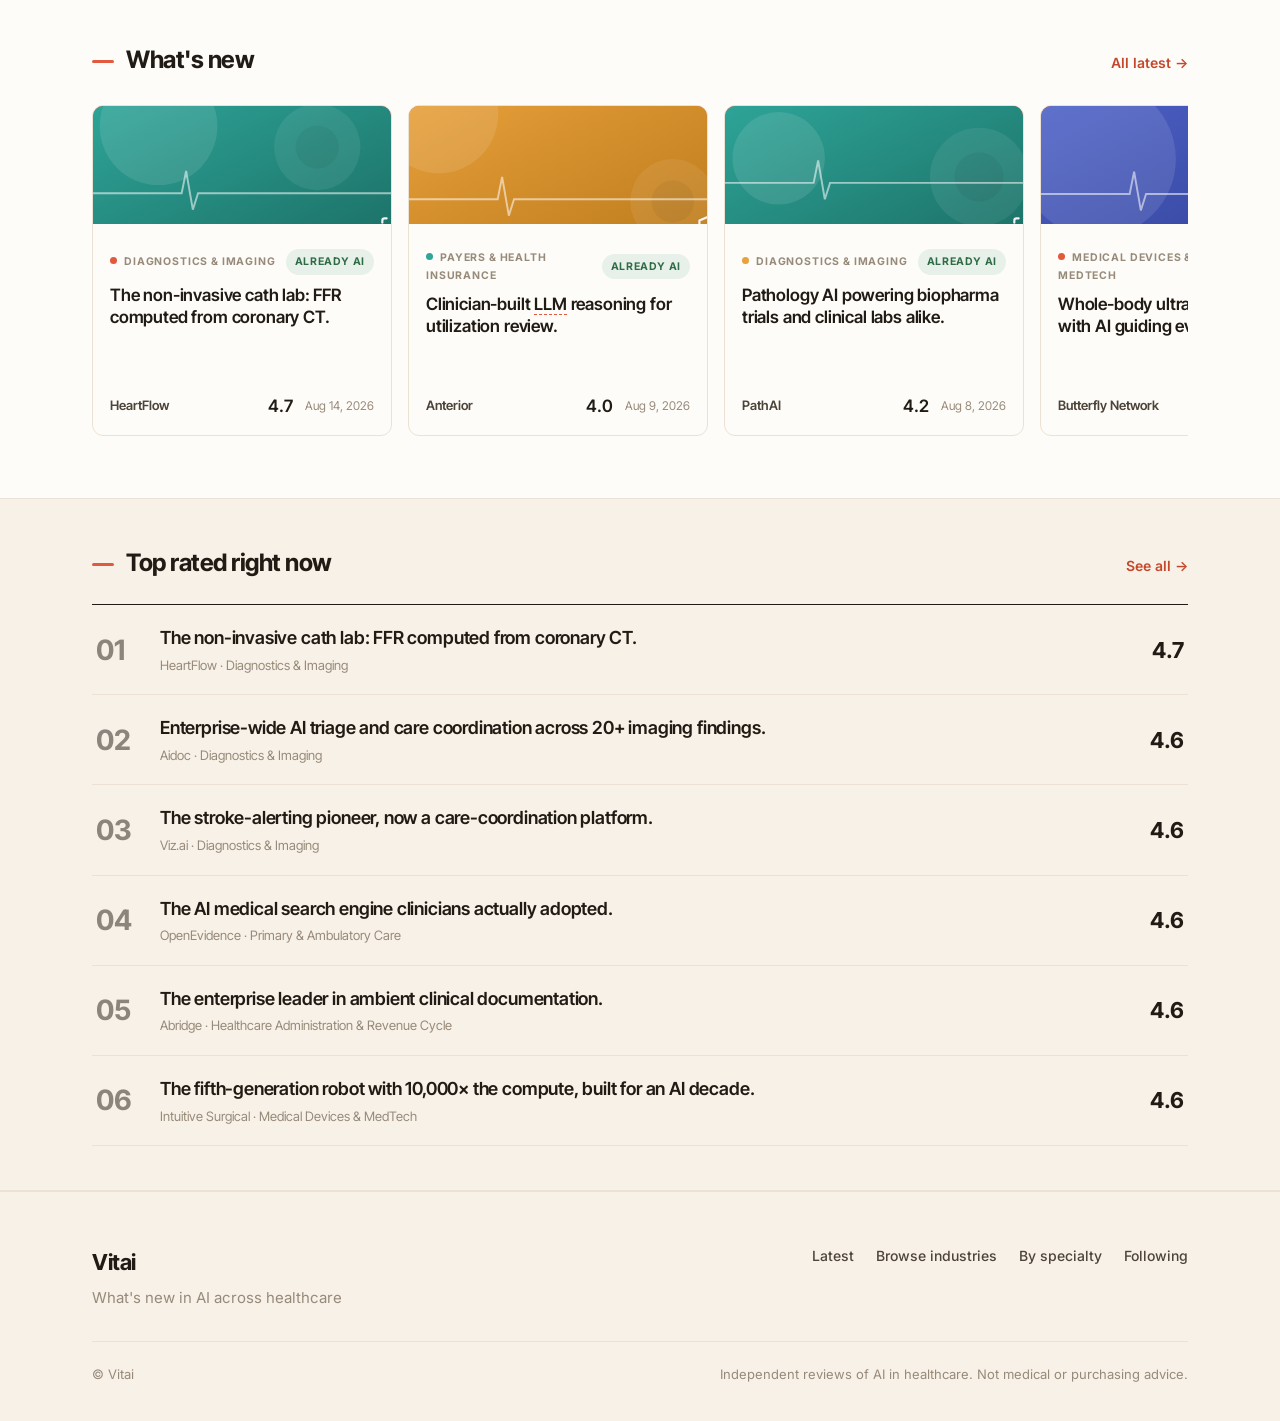
==== commit 32795397: "Visual pass: hero graphic, featured carousel, tri-color palette - Big animated hero graphic to the r" ====
--- a/index.html
+++ b/index.html
@@ -15,19 +15,42 @@
 
   <!-- Masthead band -->
   <section class="masthead">
-    <div class="wrap">
-      <p class="mast-kicker">Independent · updated continuously</p>
-      <h1 class="mast-title">What's new in <span class="accent">AI across healthcare</span></h1>
-      <p class="mast-sub">Every corner of healthcare, the AI reshaping it, and the companies to know. Browse by industry, your specialty, or a symptom.</p>
-      <form class="mast-search" onsubmit="location.href='reviews.html?q='+encodeURIComponent(document.getElementById('mq').value);return false;">
-        <span class="db-search-ico" aria-hidden="true"></span>
-        <input id="mq" type="search" placeholder="Search a condition, specialty, or company. Try gut health, neurology, sepsis" aria-label="Search" />
-        <button type="submit" class="mast-go">Search</button>
-      </form>
-      <div class="pulse-band" aria-hidden="true">
-        <svg viewBox="0 0 1280 46" preserveAspectRatio="none">
-          <path class="pulse-base" d="M0 23 H1280" />
-          <path class="pulse-line" d="M0 23 H150 l14 0 l8 -15 l10 30 l8 -23 l7 8 H430 l14 0 l8 -15 l10 30 l8 -23 l7 8 H710 l14 0 l8 -15 l10 30 l8 -23 l7 8 H990 l14 0 l8 -15 l10 30 l8 -23 l7 8 H1280" />
+    <div class="wrap mast-grid">
+      <div class="mast-text">
+        <p class="mast-kicker">Independent · updated continuously</p>
+        <h1 class="mast-title">What's new in <span class="accent">AI across healthcare</span></h1>
+        <p class="mast-sub">Every corner of healthcare, the AI reshaping it, and the companies to know. Browse by industry, your specialty, or a symptom.</p>
+        <form class="mast-search" onsubmit="location.href='reviews.html?q='+encodeURIComponent(document.getElementById('mq').value);return false;">
+          <span class="db-search-ico" aria-hidden="true"></span>
+          <input id="mq" type="search" placeholder="Search a condition, specialty, or company. Try gut health, neurology, sepsis" aria-label="Search" />
+          <button type="submit" class="mast-go">Search</button>
+        </form>
+      </div>
+      <div class="mast-art" aria-hidden="true">
+        <svg viewBox="0 0 420 380" fill="none" xmlns="http://www.w3.org/2000/svg">
+          <defs>
+            <linearGradient id="ha1" x1="0" y1="0" x2="1" y2="1"><stop offset="0" stop-color="#E15A3D"/><stop offset="1" stop-color="#C4472C"/></linearGradient>
+            <linearGradient id="ha2" x1="0" y1="0" x2="1" y2="1"><stop offset="0" stop-color="#0E9A95"/><stop offset="1" stop-color="#0B7C78"/></linearGradient>
+            <linearGradient id="ha3" x1="0" y1="0" x2="1" y2="1"><stop offset="0" stop-color="#2E5AAC"/><stop offset="1" stop-color="#22447F"/></linearGradient>
+          </defs>
+          <!-- soft backdrop -->
+          <circle cx="230" cy="180" r="150" fill="#FBEDE7"/>
+          <circle class="ring r1" cx="230" cy="180" r="118" stroke="#0E9A95" stroke-width="2" opacity="0.35"/>
+          <circle class="ring r2" cx="230" cy="180" r="92" stroke="#E15A3D" stroke-width="2" opacity="0.4"/>
+          <!-- central pulse orb -->
+          <circle cx="230" cy="180" r="66" fill="url(#ha2)"/>
+          <path class="orb-pulse" d="M188 180 h20 l8 -22 l12 44 l9 -30 l7 8 h20" stroke="#fff" stroke-width="3.4" stroke-linecap="round" stroke-linejoin="round" fill="none"/>
+          <!-- floating article cards -->
+          <g class="float f1"><rect x="18" y="60" width="120" height="76" rx="12" fill="#fff" stroke="#ECE2D3"/><rect x="30" y="72" width="60" height="8" rx="4" fill="url(#ha1)"/><rect x="30" y="88" width="96" height="6" rx="3" fill="#ECE2D3"/><rect x="30" y="100" width="80" height="6" rx="3" fill="#ECE2D3"/><rect x="30" y="116" width="40" height="10" rx="5" fill="#DEF3F1"/></g>
+          <g class="float f2"><rect x="286" y="30" width="112" height="70" rx="12" fill="#fff" stroke="#ECE2D3"/><rect x="298" y="42" width="52" height="8" rx="4" fill="url(#ha3)"/><rect x="298" y="58" width="88" height="6" rx="3" fill="#ECE2D3"/><rect x="298" y="70" width="70" height="6" rx="3" fill="#ECE2D3"/><rect x="298" y="84" width="36" height="9" rx="4" fill="#E4EAF7"/></g>
+          <g class="float f3"><rect x="292" y="266" width="118" height="74" rx="12" fill="#fff" stroke="#ECE2D3"/><rect x="304" y="278" width="56" height="8" rx="4" fill="url(#ha2)"/><rect x="304" y="294" width="92" height="6" rx="3" fill="#ECE2D3"/><rect x="304" y="306" width="74" height="6" rx="3" fill="#ECE2D3"/><rect x="304" y="320" width="40" height="9" rx="4" fill="#FBEDE7"/></g>
+          <!-- connector nodes -->
+          <circle class="node n1" cx="138" cy="98" r="6" fill="url(#ha1)"/>
+          <circle class="node n2" cx="342" cy="100" r="6" fill="url(#ha3)"/>
+          <circle class="node n3" cx="346" cy="266" r="6" fill="url(#ha2)"/>
+          <line x1="138" y1="98" x2="176" y2="150" stroke="#E15A3D" stroke-width="1.5" opacity="0.4"/>
+          <line x1="342" y1="100" x2="286" y2="150" stroke="#2E5AAC" stroke-width="1.5" opacity="0.4"/>
+          <line x1="346" y1="266" x2="288" y2="212" stroke="#0E9A95" stroke-width="1.5" opacity="0.4"/>
         </svg>
       </div>
     </div>
@@ -39,9 +62,16 @@
     <div class="ticker-view"><div class="ticker-track" id="ticker-track"></div></div>
   </div>
 
-  <!-- Featured lead -->
+  <!-- Featured carousel -->
   <section class="section-lite" id="lead-sec">
-    <div class="wrap"><div id="lead"></div></div>
+    <div class="wrap">
+      <div class="carousel" id="carousel">
+        <div class="carousel-win"><div class="carousel-track" id="ctrack"></div></div>
+        <button class="carousel-arrow prev" id="cprev" aria-label="Previous">‹</button>
+        <button class="carousel-arrow next" id="cnext" aria-label="Next">›</button>
+        <div class="carousel-dots" id="cdots"></div>
+      </div>
+    </div>
   </section>
 
   <!-- Explore chooser: the one clear way to navigate -->
--- a/styles.css
+++ b/styles.css
@@ -12,9 +12,15 @@
   --line:     #ECE2D3;   /* hairlines */
   --line-2:   #211B15;   /* strong rule */
 
-  --accent:     #E15A3D;   /* coral / clay */
+  --accent:     #E15A3D;   /* coral / clay — primary brand */
   --accent-ink: #C4472C;   /* darker coral for hover */
   --accent-soft:#FBEDE7;   /* tinted coral wash */
+  --accent-2:     #0E9A95; /* teal — secondary */
+  --accent-2-ink: #0B7C78;
+  --accent-2-soft:#DEF3F1;
+  --accent-3:     #2E5AAC; /* navy blue — tertiary */
+  --accent-3-ink: #22447F;
+  --accent-3-soft:#E4EAF7;
 
   --display: "Inter Tight", "Inter", system-ui, sans-serif;
   --sans:    "Inter", system-ui, -apple-system, "Segoe UI", sans-serif;
@@ -1053,3 +1059,60 @@
 .xgo svg { width: 18px; height: 18px; }
 @media (max-width: 860px){ .explore { grid-template-columns: repeat(2, 1fr); } }
 @media (max-width: 460px){ .explore { grid-template-columns: 1fr; } }
+
+/* ==========================================================================
+   Hero graphic, carousel, tri-color palette touches
+   ========================================================================== */
+/* Two-column masthead with graphic */
+.mast-grid { display: grid; grid-template-columns: 1.15fr 0.85fr; gap: 40px; align-items: center; }
+.mast-art { display: flex; justify-content: center; }
+.mast-art svg { width: 100%; max-width: 440px; height: auto; }
+@media (max-width: 820px){ .mast-grid { grid-template-columns: 1fr; } .mast-art { display: none; } }
+
+/* tri-color title */
+.mast-title .accent { background: linear-gradient(92deg, var(--accent) 0%, var(--accent) 45%, var(--accent-2) 100%);
+  -webkit-background-clip: text; background-clip: text; -webkit-text-fill-color: transparent; color: var(--accent); }
+
+/* hero graphic motion */
+.mast-art .float { animation: floaty 6s ease-in-out infinite; transform-origin: center; }
+.mast-art .f2 { animation-duration: 7.5s; animation-delay: -1.5s; }
+.mast-art .f3 { animation-duration: 8s; animation-delay: -3s; }
+@keyframes floaty { 0%,100% { transform: translateY(0); } 50% { transform: translateY(-9px); } }
+.mast-art .orb-pulse { stroke-dasharray: 60 200; animation: orbtrace 3s linear infinite; }
+@keyframes orbtrace { to { stroke-dashoffset: -260; } }
+.mast-art .ring { transform-origin: 230px 180px; animation: ringpulse 4s ease-in-out infinite; }
+.mast-art .r2 { animation-delay: -2s; }
+@keyframes ringpulse { 0%,100% { transform: scale(1); opacity: .4; } 50% { transform: scale(1.05); opacity: .18; } }
+.mast-art .node { animation: nodepulse 2.6s ease-in-out infinite; transform-origin: center; }
+.mast-art .n2 { animation-delay: -.8s; } .mast-art .n3 { animation-delay: -1.6s; }
+@keyframes nodepulse { 0%,100% { r: 6; opacity: 1; } 50% { r: 8; opacity: .6; } }
+@media (prefers-reduced-motion: reduce){ .mast-art * { animation: none !important; } }
+
+/* stat band: cycle the three colors */
+.stat:nth-child(1) .stat-n { color: var(--accent); }
+.stat:nth-child(2) .stat-n { color: var(--accent-2); }
+.stat:nth-child(3) .stat-n { color: var(--accent-3); }
+.stat:nth-child(4) .stat-n { color: var(--accent); }
+
+/* Carousel */
+.carousel { position: relative; }
+.carousel-win { overflow: hidden; border-radius: var(--radius); }
+.carousel-track { display: flex; transition: transform .5s cubic-bezier(.22,.61,.36,1); }
+.slide { min-width: 100%; }
+.slide .lead { border-radius: var(--radius); }
+.carousel-arrow { position: absolute; top: 50%; transform: translateY(-50%); width: 40px; height: 40px; border-radius: 50%;
+  border: 1px solid var(--line); background: var(--paper); color: var(--ink); font-size: 22px; line-height: 1; cursor: pointer; z-index: 3;
+  box-shadow: 0 4px 14px rgba(33,27,21,0.12); transition: background .12s ease, color .12s ease; }
+.carousel-arrow:hover { background: var(--ink); color: var(--paper); }
+.carousel-arrow.prev { left: -14px; } .carousel-arrow.next { right: -14px; }
+.carousel-dots { display: flex; gap: 8px; justify-content: center; margin-top: 16px; }
+.cdot { width: 8px; height: 8px; padding: 0; border: 0; border-radius: 50%; background: var(--line-2); opacity: .35; cursor: pointer; transition: all .2s ease; }
+.cdot.on { opacity: 1; background: var(--accent); width: 22px; border-radius: 4px; }
+@media (max-width: 560px){ .carousel-arrow { display: none; } }
+
+/* Featured slide: logo on a colored panel (headline visual = logo) */
+.lead-logo-cover { display: flex; align-items: center; justify-content: center; height: 100%; min-height: 240px;
+  background: linear-gradient(135deg, var(--ic, var(--accent)), var(--ink)); }
+.lead-logo-cover .logo { width: 108px !important; height: 108px !important; border-radius: 20px; box-shadow: 0 10px 30px rgba(0,0,0,0.18); }
+.lead-logo-cover .logo-fb { font-size: 46px; border-radius: 20px; background: rgba(255,255,255,0.16); }
+@media (max-width: 720px){ .lead-logo-cover { min-height: 150px; } .lead-logo-cover .logo { width: 76px !important; height: 76px !important; } }
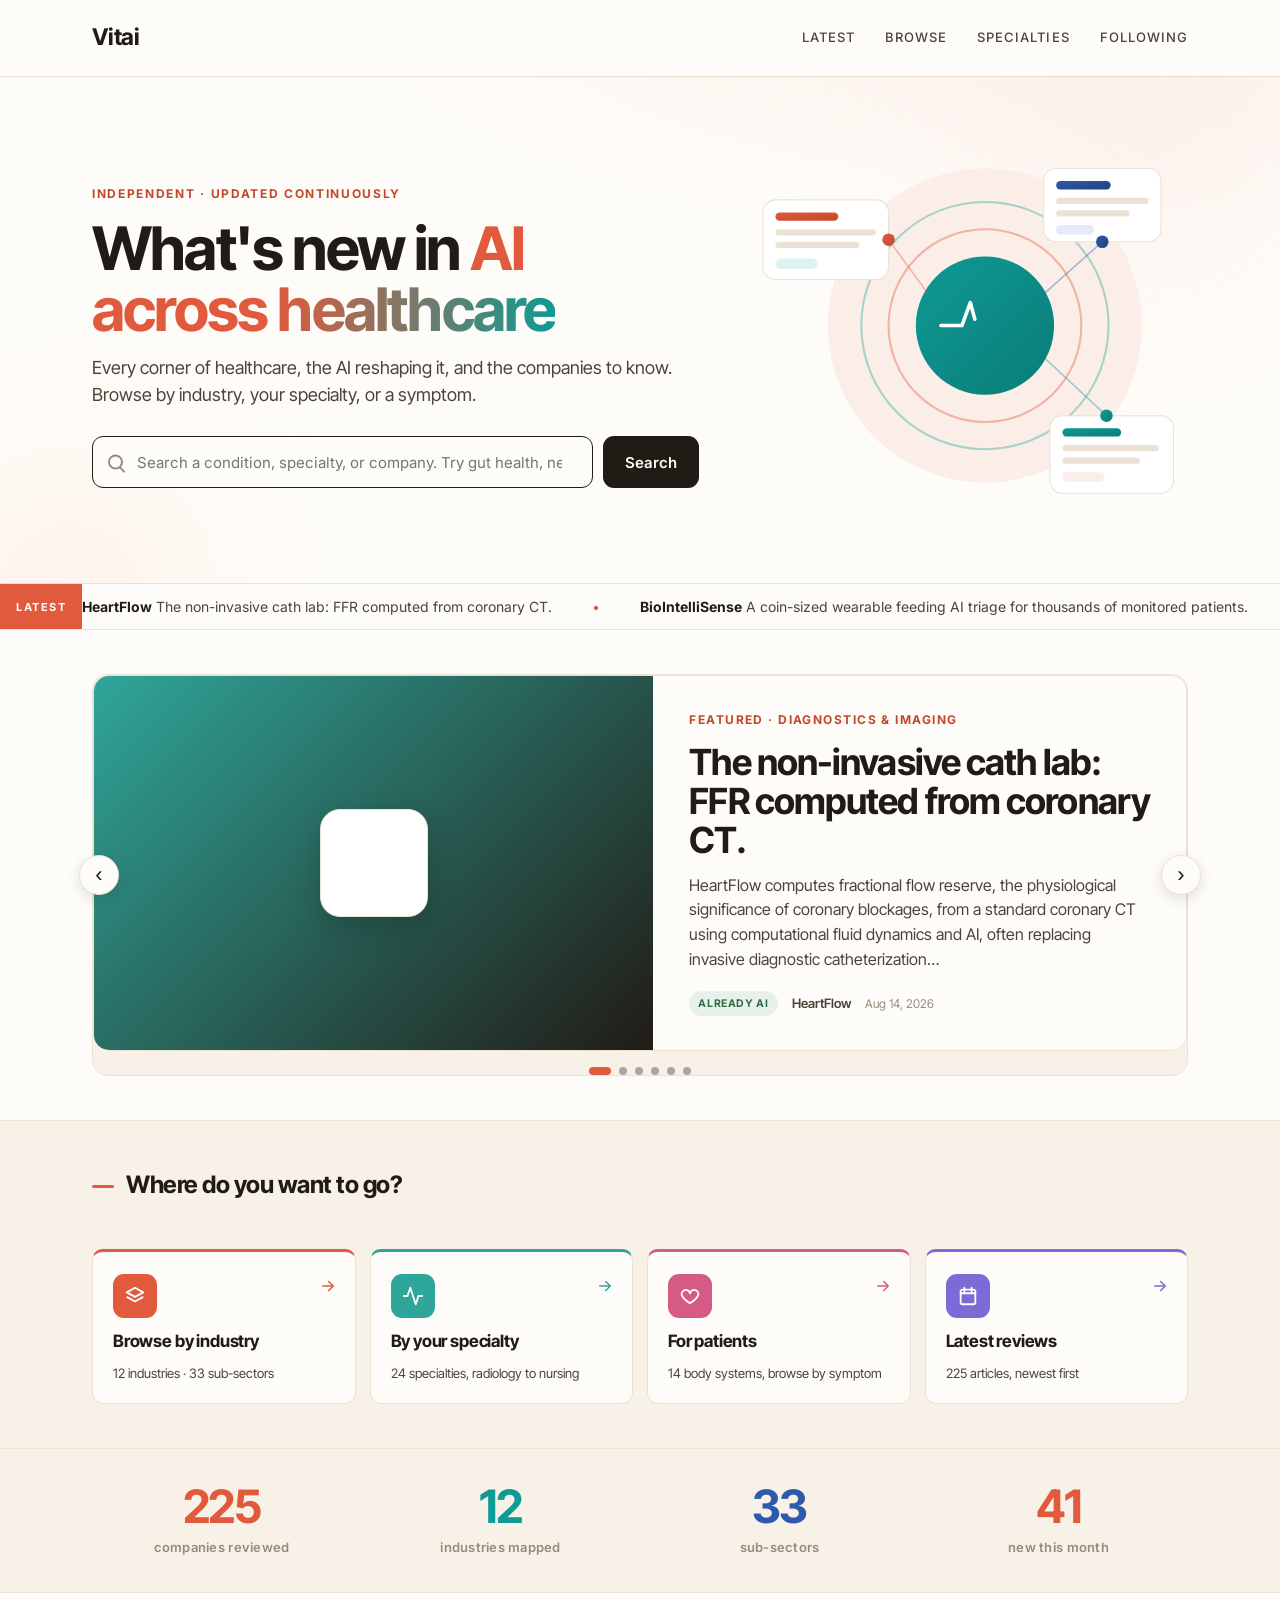
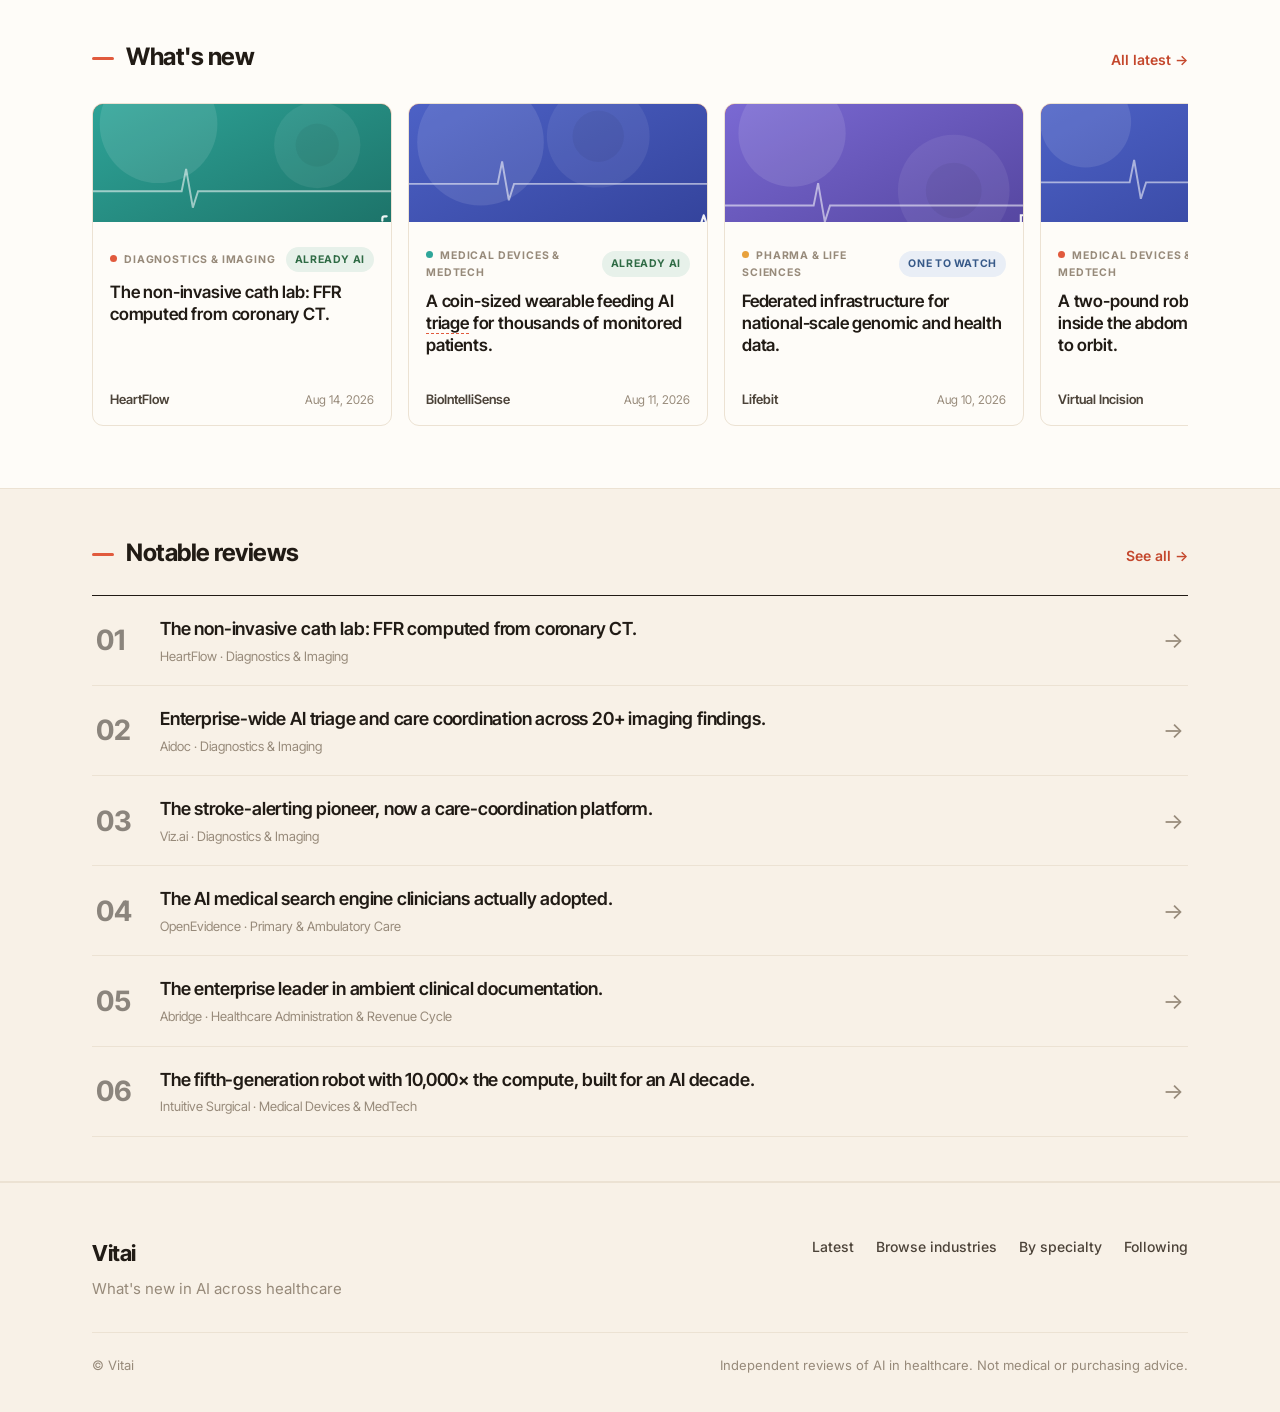
==== commit c4bfc942: "Remove the 1-5 rating, keep the analysis - Drop the numeric score from cards, idea rows, the carouse" ====
--- a/index.html
+++ b/index.html
@@ -98,7 +98,7 @@
   <!-- Top rated (ranked list) -->
   <section class="section-lite alt" id="notable-sec">
     <div class="wrap">
-      <div class="row-head"><h2>Top rated right now</h2><a class="link" href="reviews.html?sort=top">See all →</a></div>
+      <div class="row-head"><h2>Notable reviews</h2><a class="link" href="reviews.html?sort=top">See all →</a></div>
       <div class="ranked" id="topranked"></div>
     </div>
   </section>
--- a/styles.css
+++ b/styles.css
@@ -1116,3 +1116,7 @@
 .lead-logo-cover .logo { width: 108px !important; height: 108px !important; border-radius: 20px; box-shadow: 0 10px 30px rgba(0,0,0,0.18); }
 .lead-logo-cover .logo-fb { font-size: 46px; border-radius: 20px; background: rgba(255,255,255,0.16); }
 @media (max-width: 720px){ .lead-logo-cover { min-height: 150px; } .lead-logo-cover .logo { width: 76px !important; height: 76px !important; } }
+
+/* rating removed: ranked rows end with an arrow, not a score */
+.rank-arrow { font-family: var(--sans); font-size: 22px; color: var(--muted); }
+.rank-row:hover .rank-arrow { color: var(--accent); }
